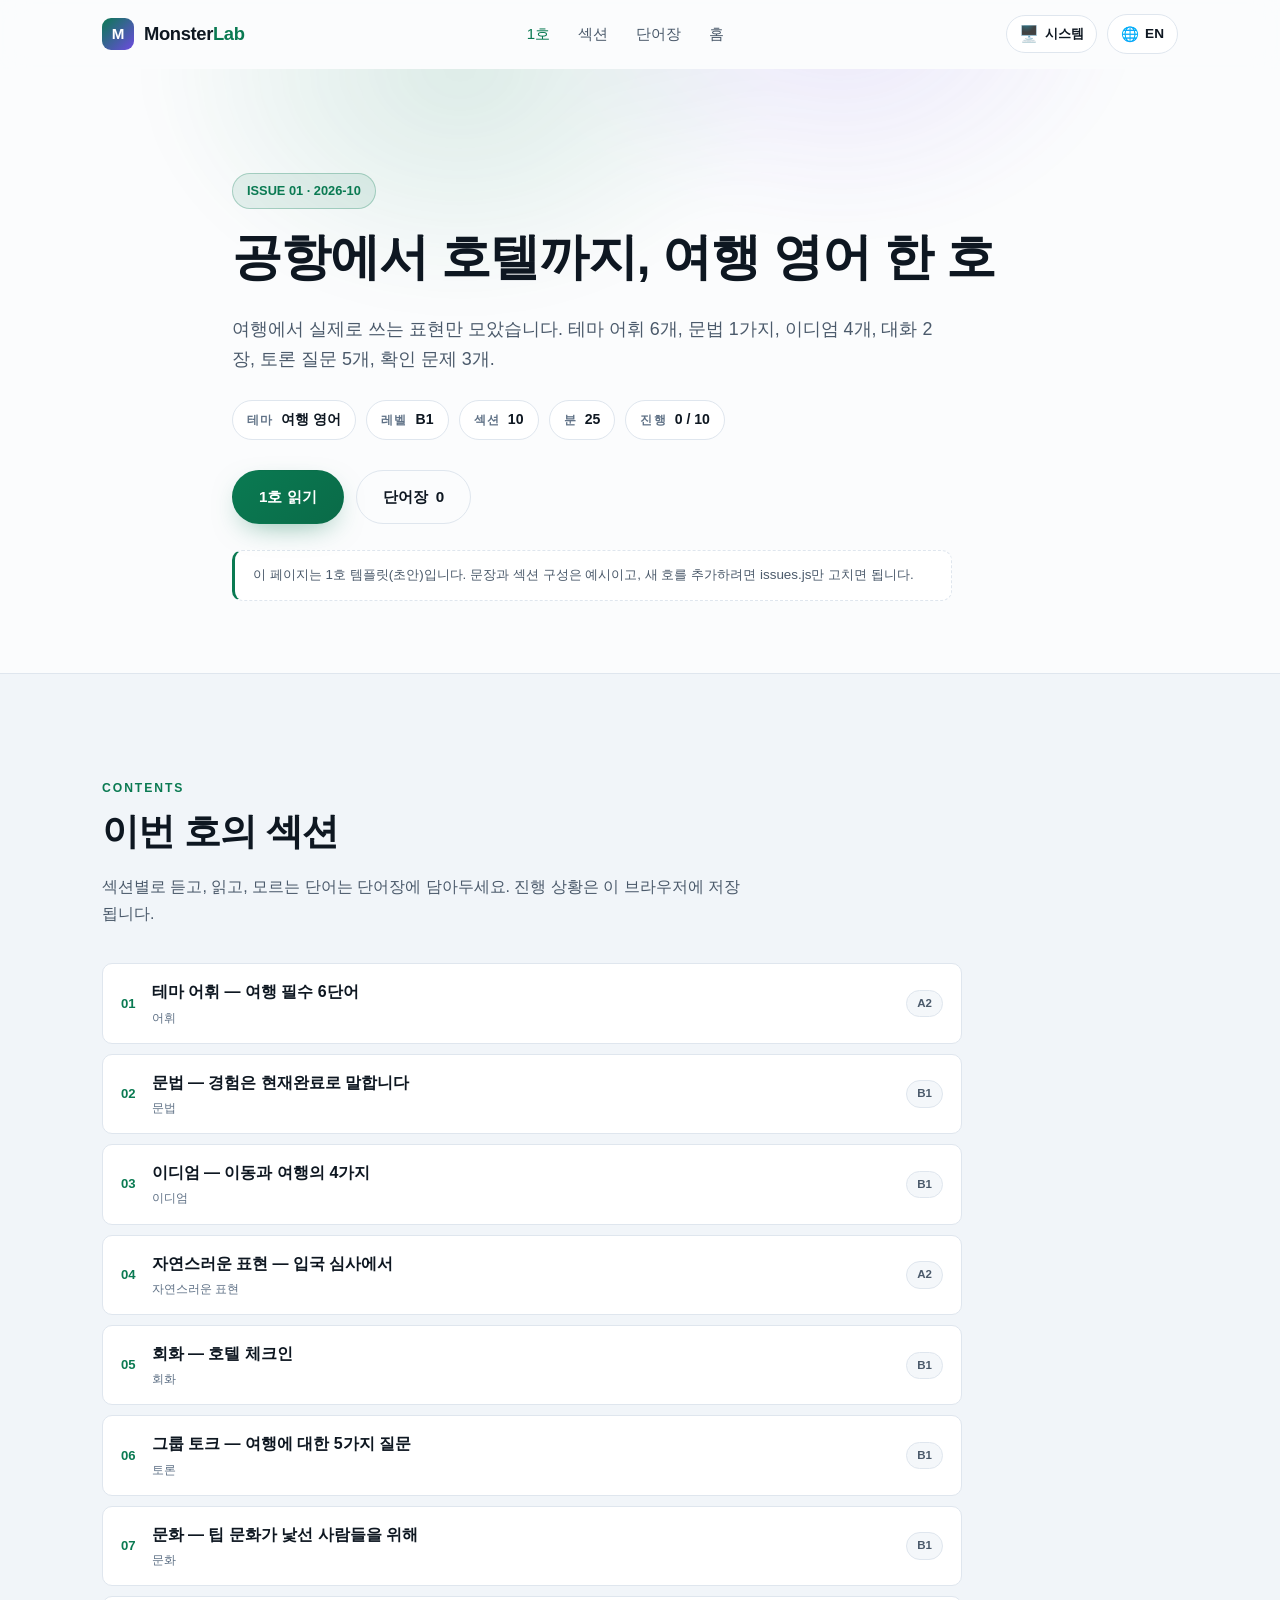
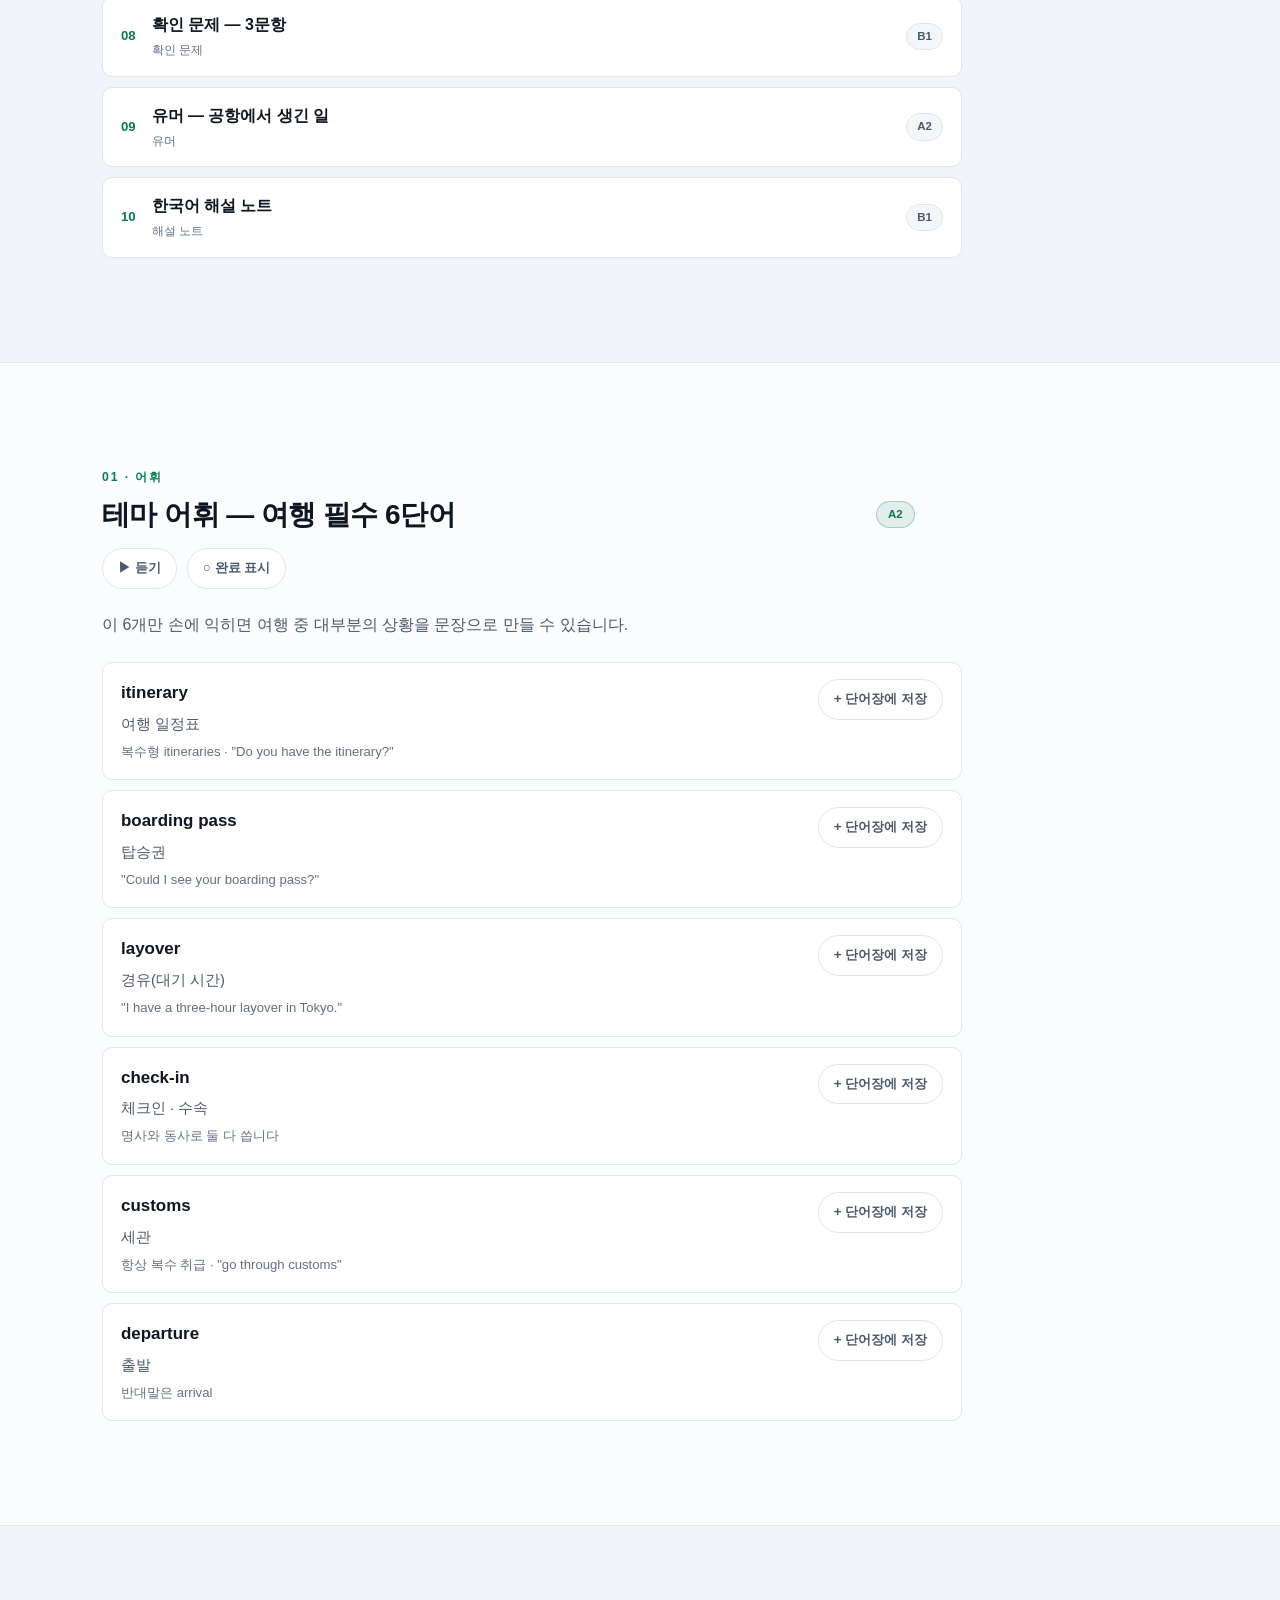
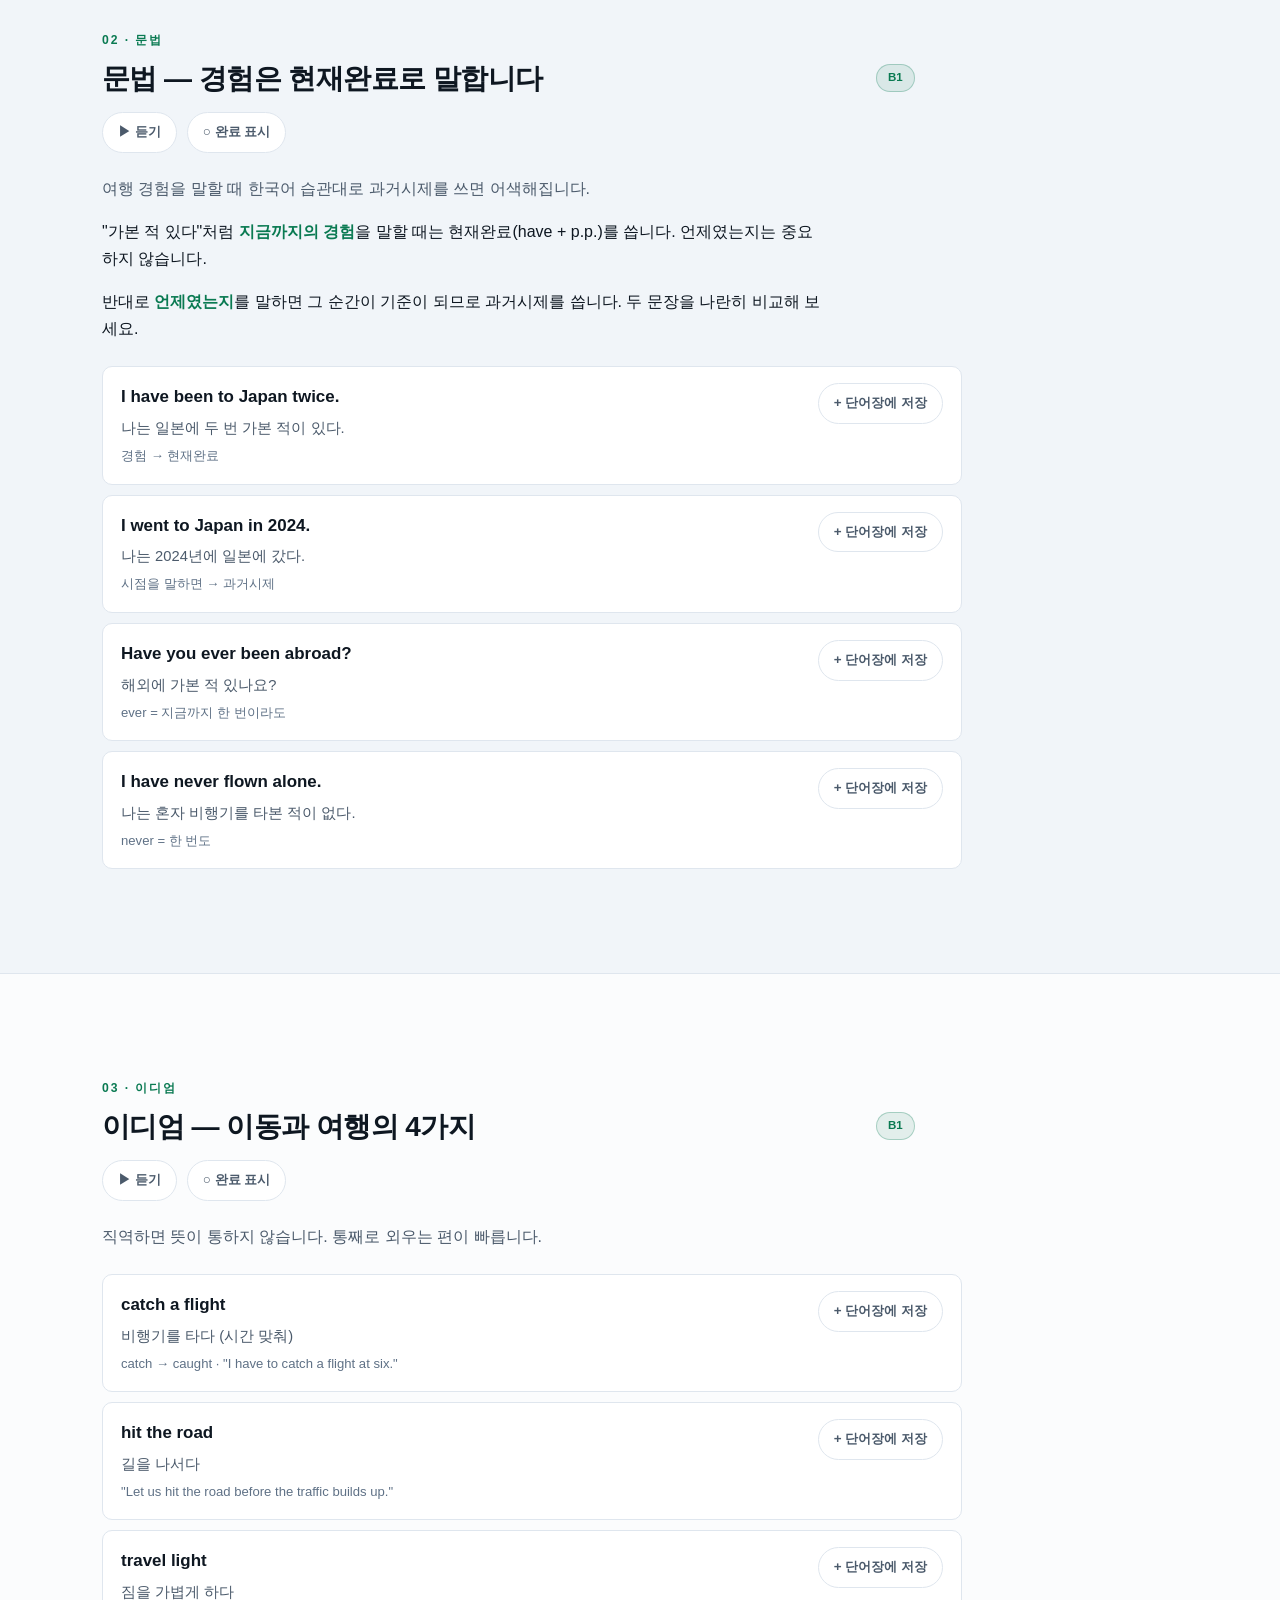
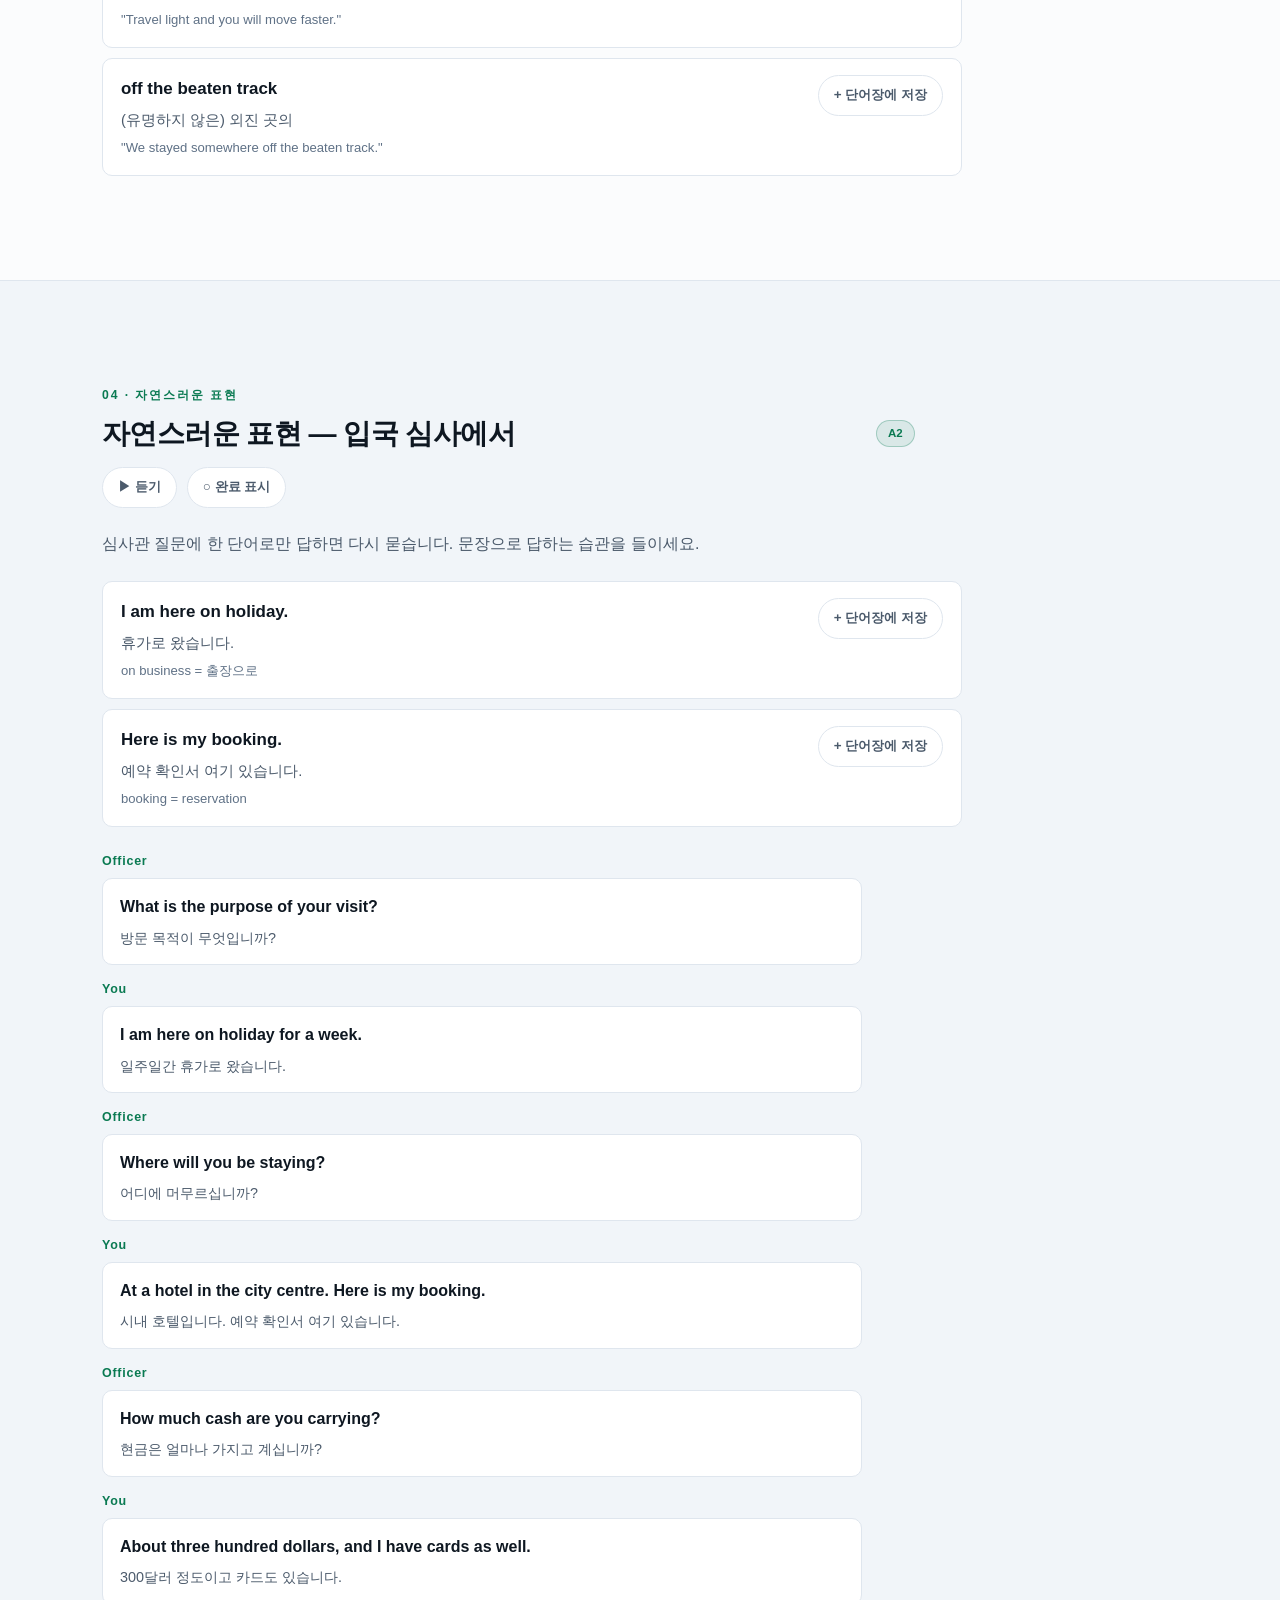
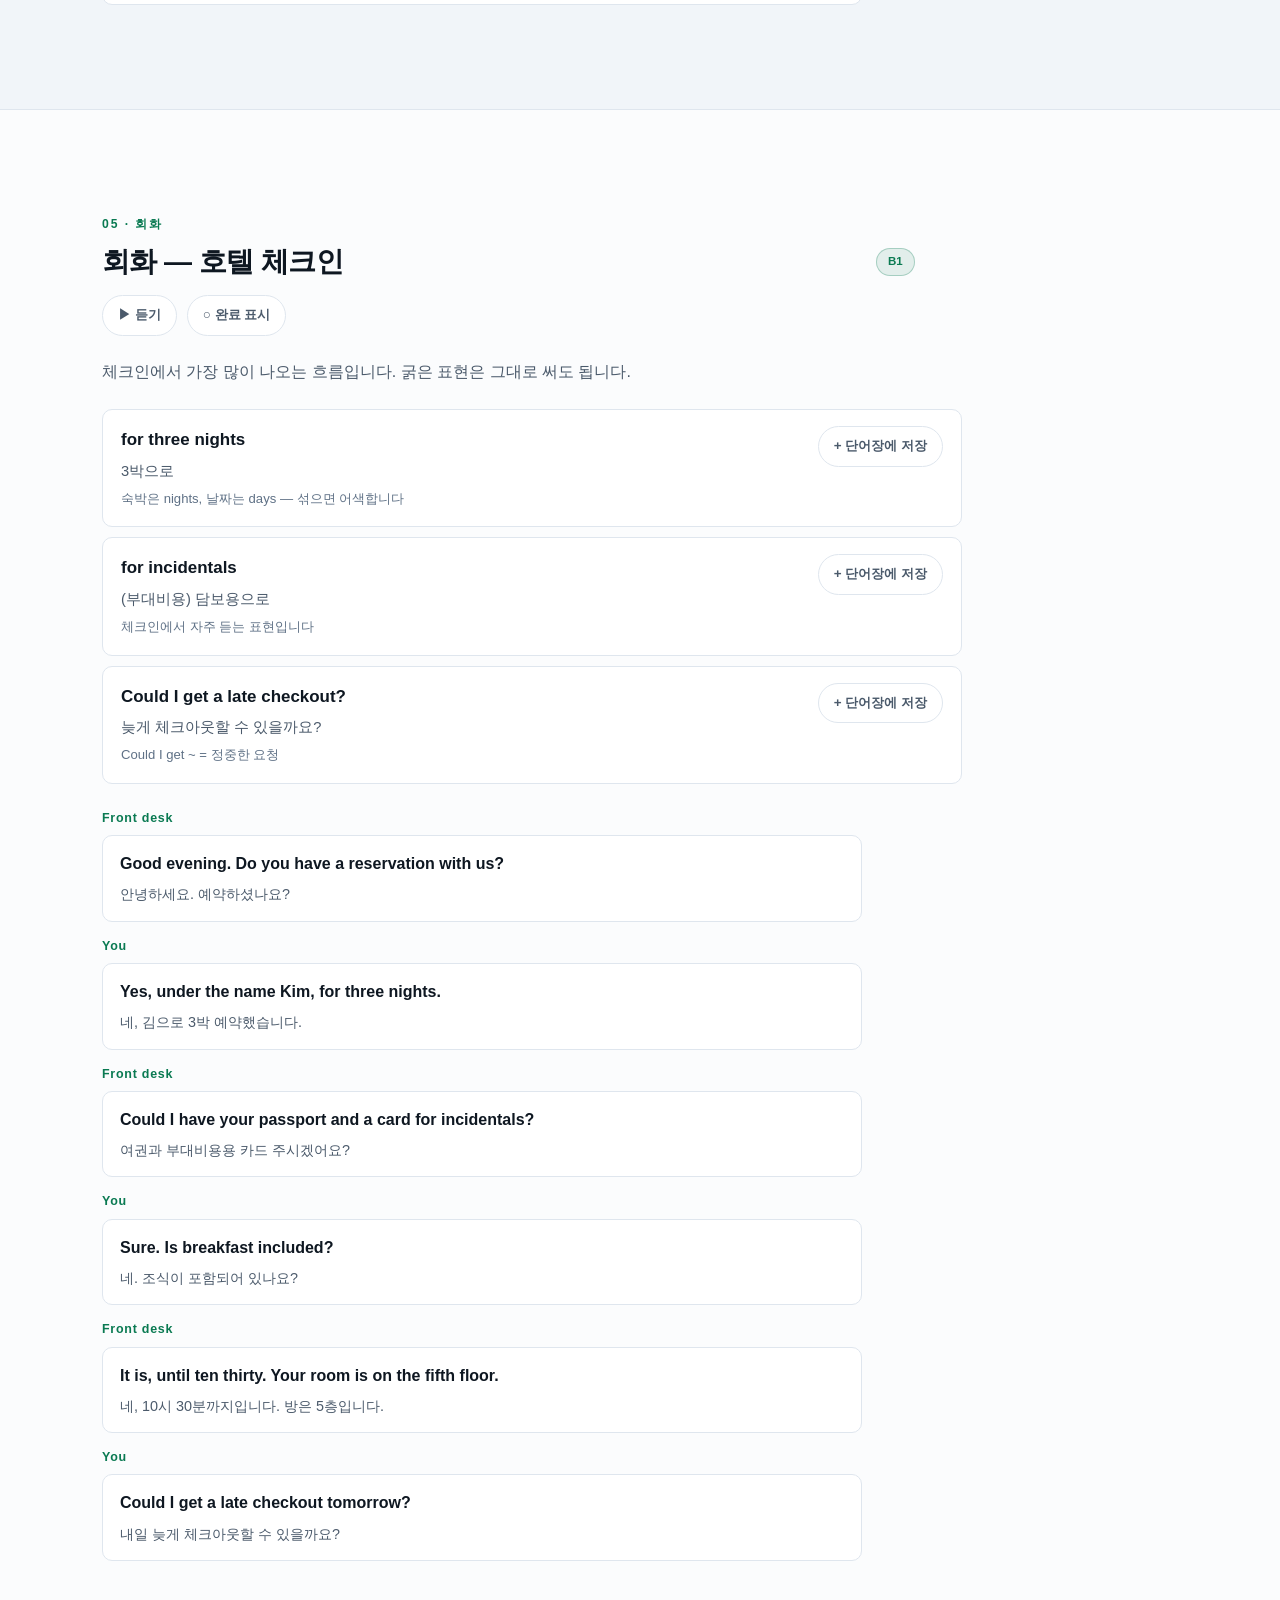
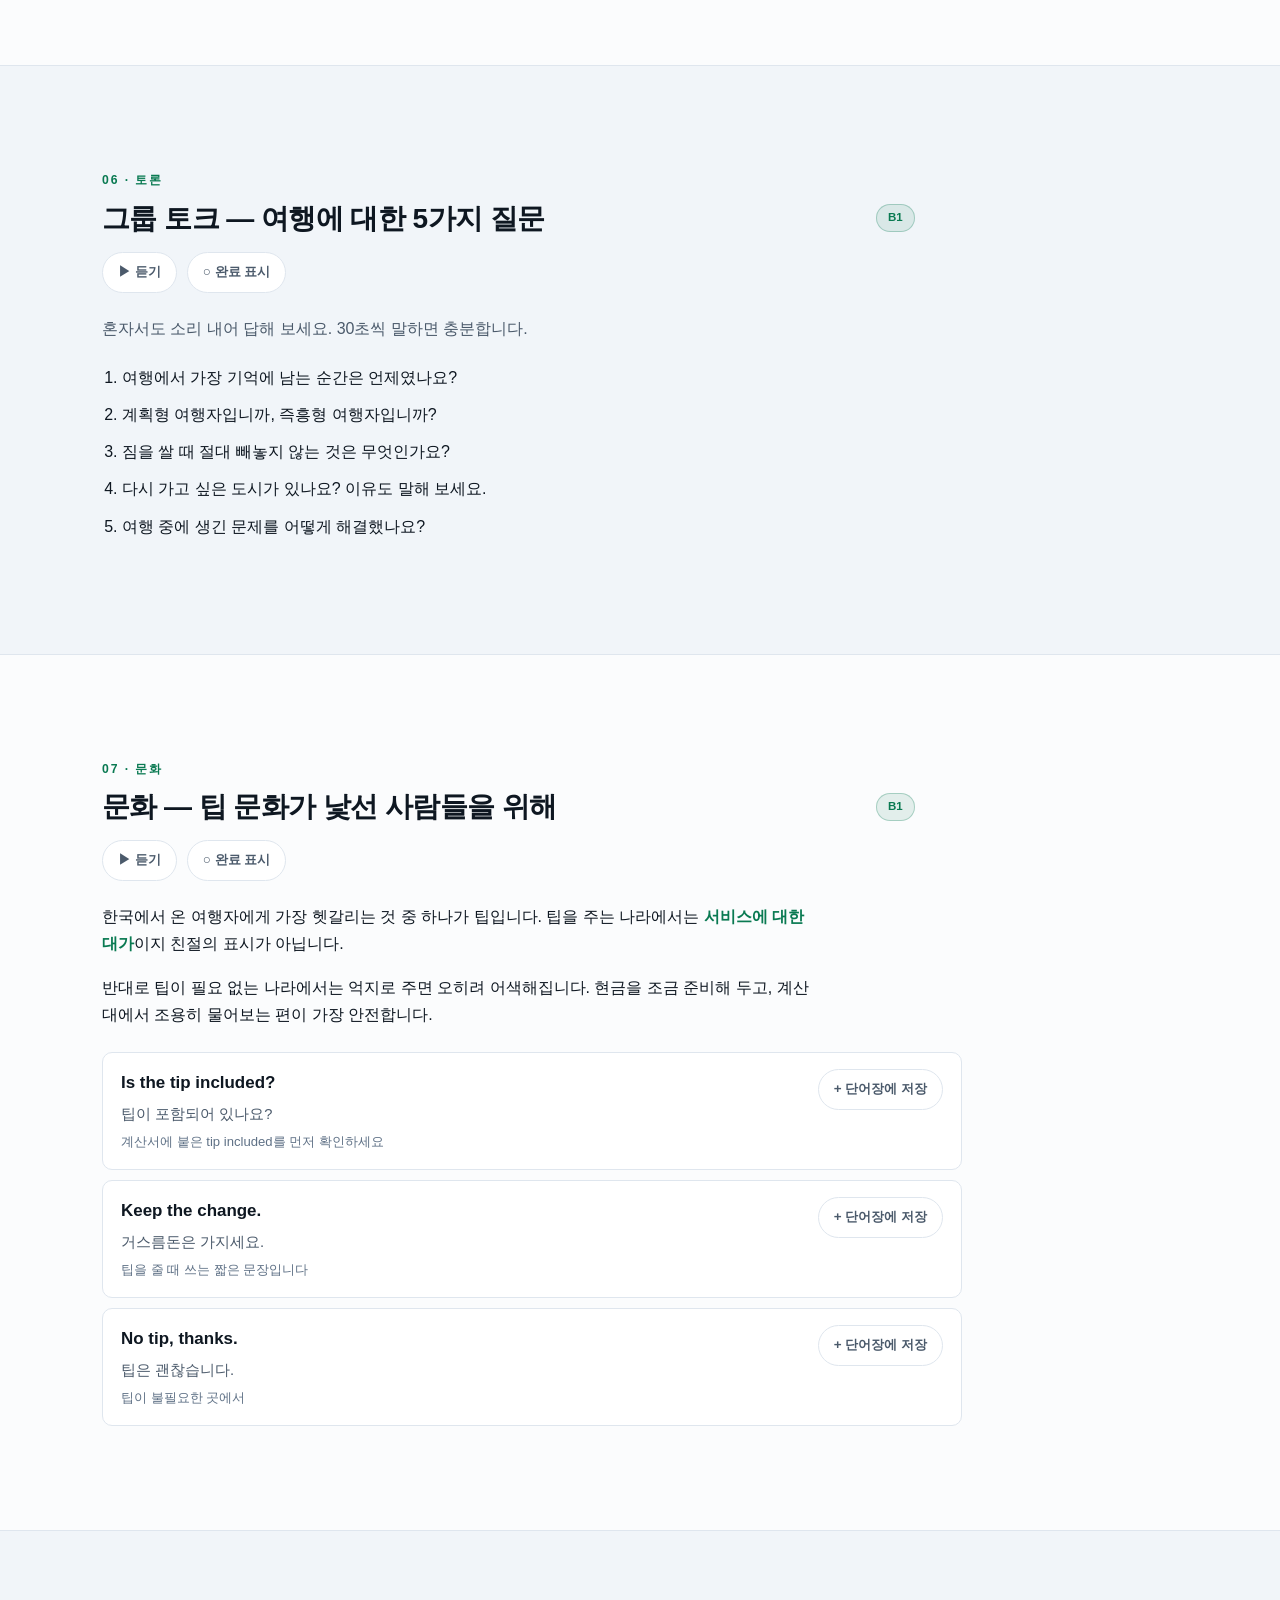
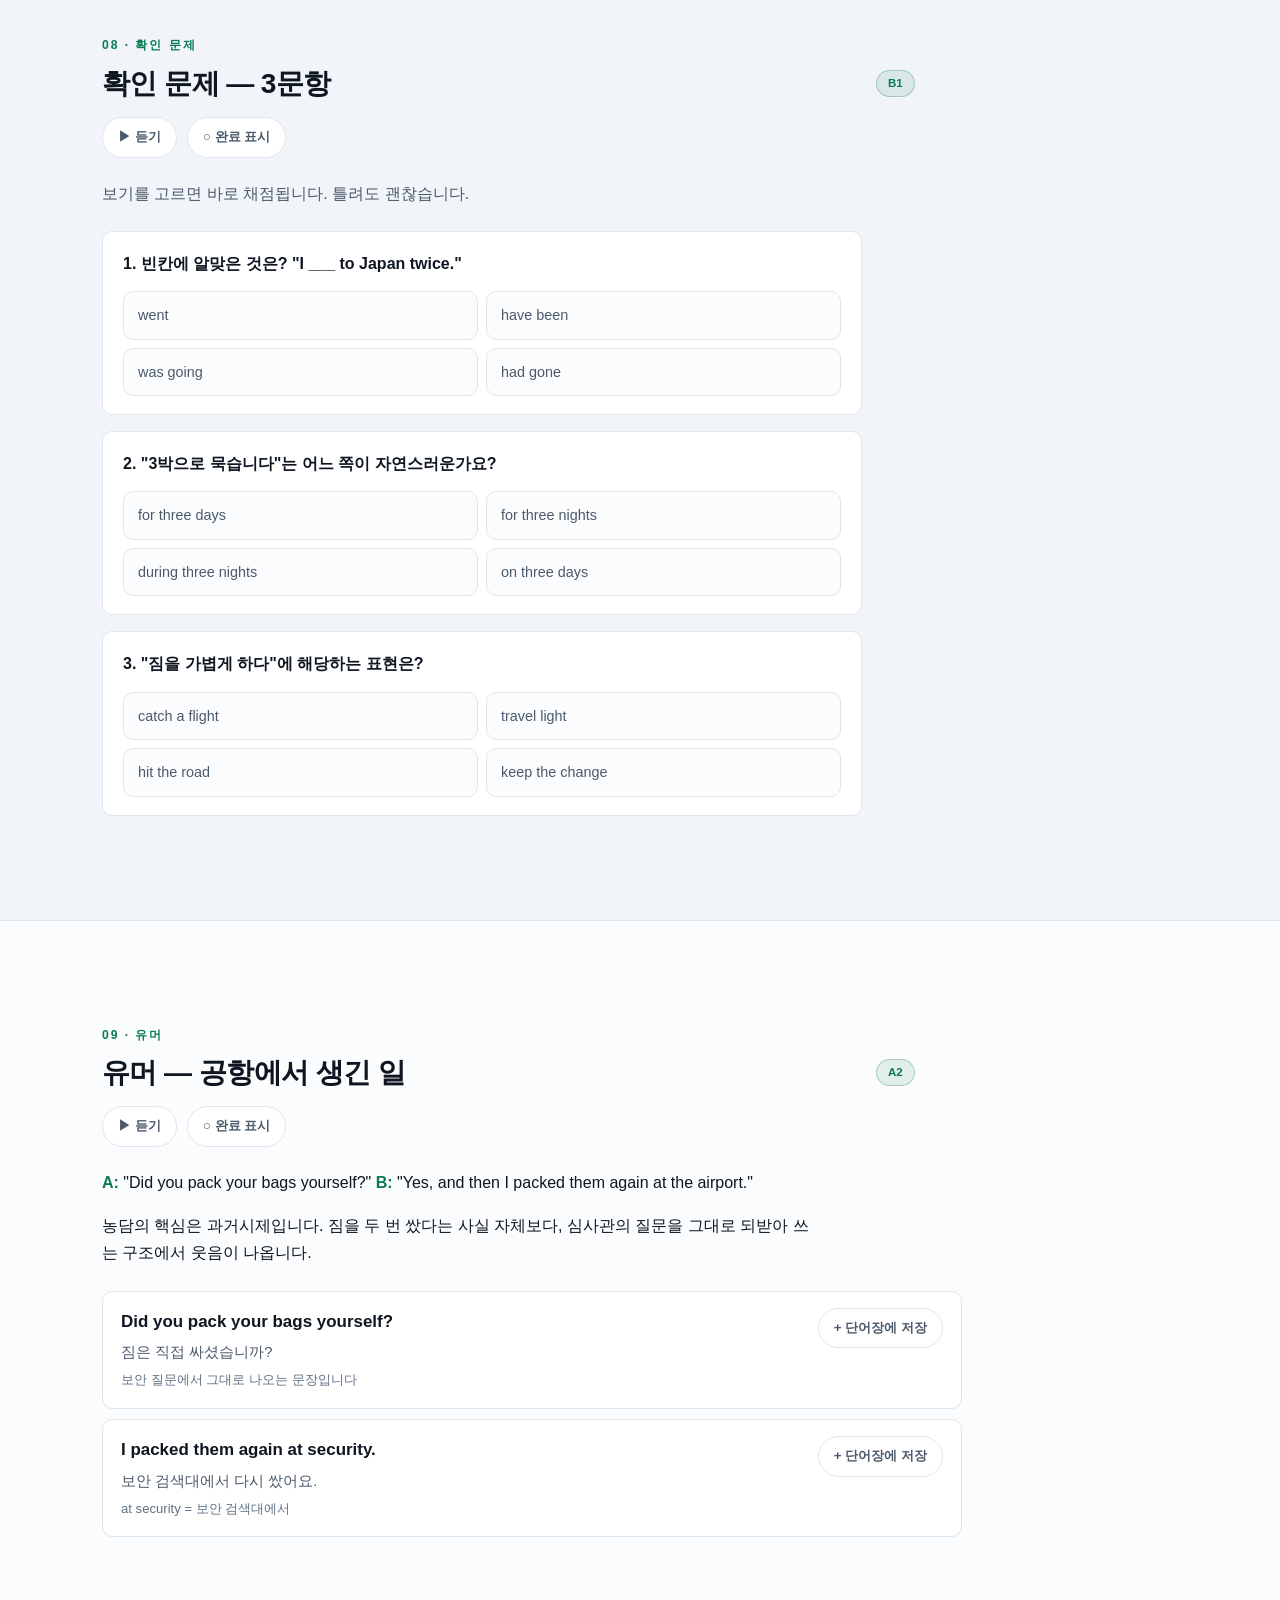
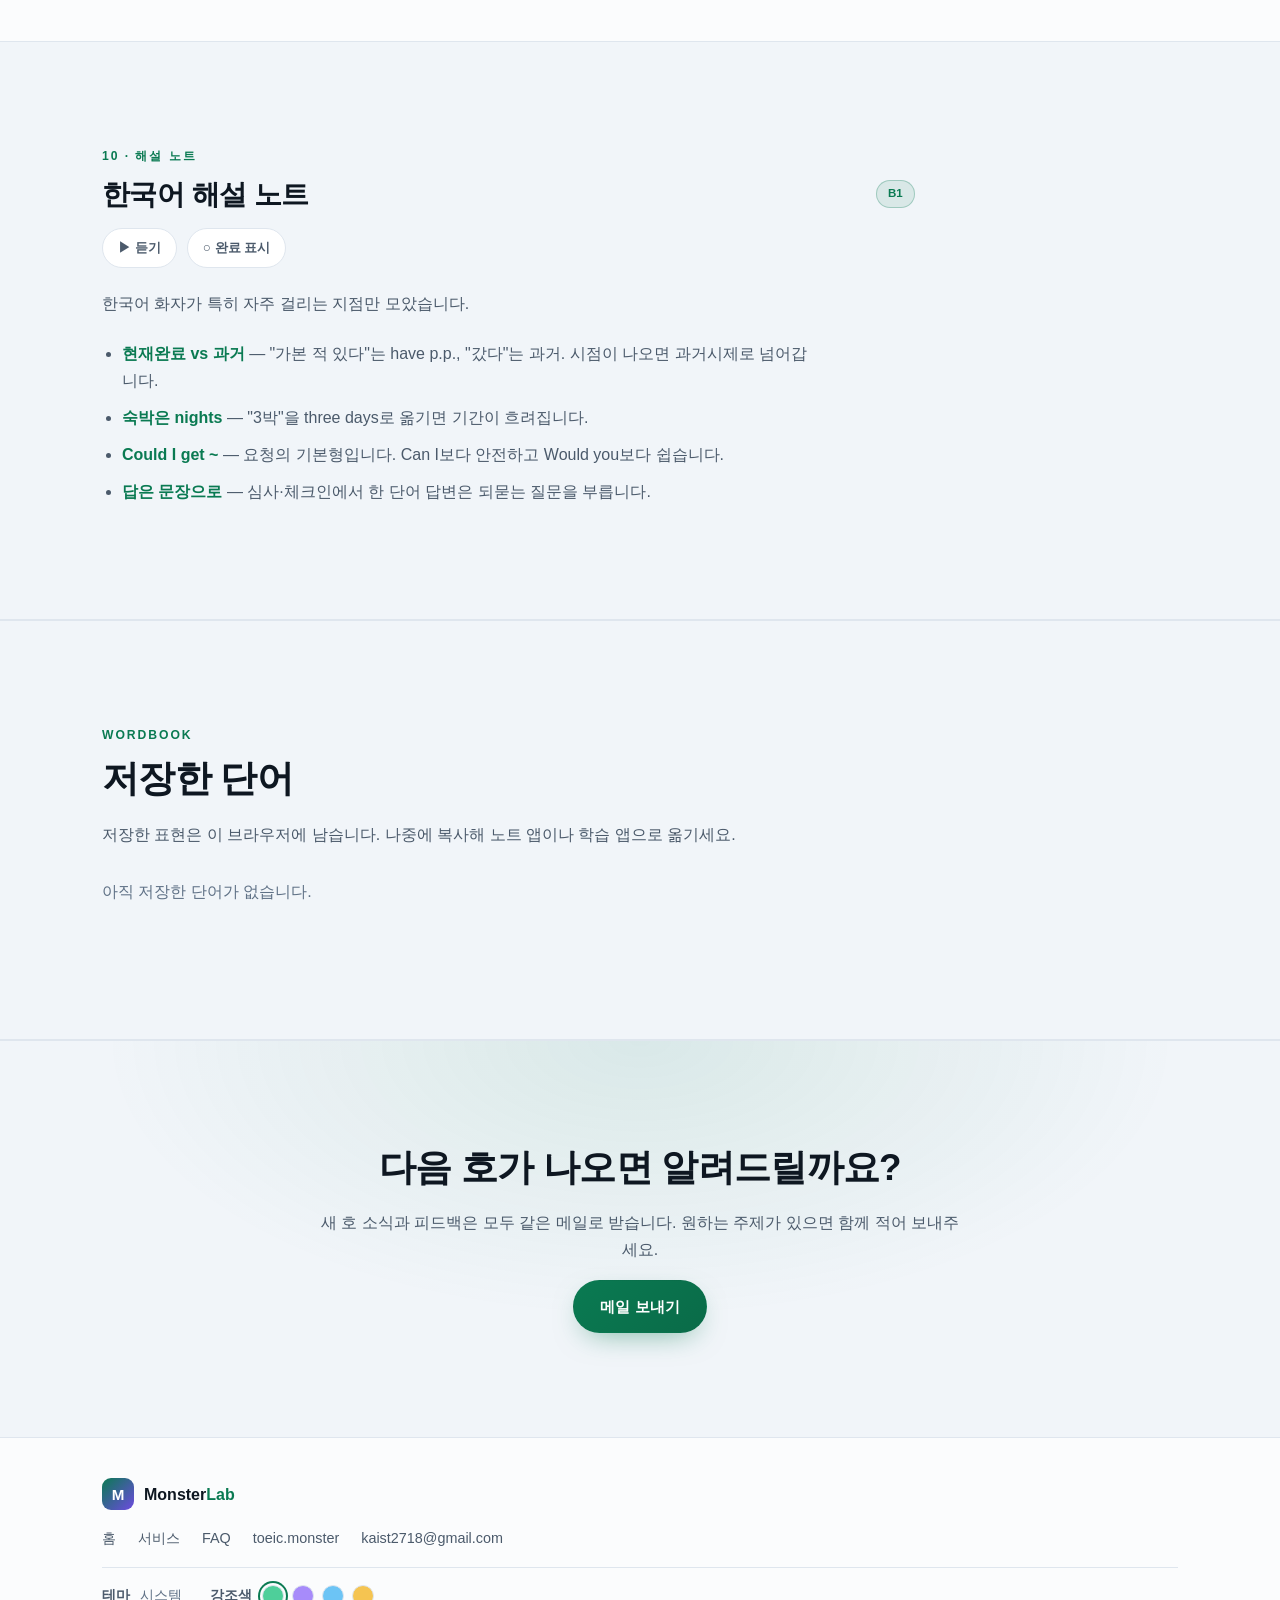
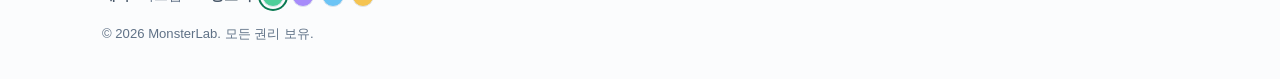
==== magazine.html @ b5f7c70b "Add magazine issue page, theme presets and update contact email Turn the homepage into a path to a r" ====
<!DOCTYPE html>
<html lang="ko">
<head>
<meta charset="utf-8" />
<meta name="viewport" content="width=device-width, initial-scale=1" />
<title>1호 · 여행 영어 — MonsterLab Magazine</title>
<meta name="description" content="호(issue) 단위로 읽는 영어 매거진. 테마 어휘, 문법, 이디엄, 대화, 확인 문제를 오디오와 함께 담았습니다." />
<meta property="og:title" content="MonsterLab Magazine — 1호 여행 영어" />
<meta property="og:description" content="테마 어휘 · 문법 · 이디엄 · 대화 · 확인 문제를 한 호에 담았습니다." />
<meta property="og:type" content="article" />
<meta property="og:url" content="https://monsterlab.monster/magazine.html" />
<meta property="og:site_name" content="MonsterLab" />
<meta property="og:locale" content="ko_KR" />
<meta name="twitter:card" content="summary" />
<meta name="theme-color" content="#0a0e13" />
<!-- 테마/강조색을 첫 페인트 전에 적용해 깜박임을 막습니다.
     모드: dark | light | system · 강조색: mint | violet | ocean | amber -->
<script>
  (function () {
    var root = document.documentElement;
    var mode, accent;

    try {
      mode = localStorage.getItem('monsterlab.theme');
      accent = localStorage.getItem('monsterlab.accent');
    } catch (e) { mode = null; accent = null; }

    if (mode !== 'dark' && mode !== 'light' && mode !== 'system') mode = 'system';
    if (['mint', 'violet', 'ocean', 'amber'].indexOf(accent) === -1) accent = 'mint';

    var prefersLight = window.matchMedia &&
      window.matchMedia('(prefers-color-scheme: light)').matches;

    root.setAttribute('data-theme-mode', mode);
    root.setAttribute('data-theme', mode === 'system' ? (prefersLight ? 'light' : 'dark') : mode);
    root.setAttribute('data-accent', accent);
  })();
</script>
<link rel="icon" href="data:image/svg+xml,%3Csvg xmlns='http://www.w3.org/2000/svg' viewBox='0 0 32 32'%3E%3Crect width='32' height='32' rx='9' fill='%230a0e13'/%3E%3Ctext x='16' y='23' font-size='19' text-anchor='middle' fill='%236ee7a8' font-family='sans-serif' font-weight='bold'%3EM%3C/text%3E%3C/svg%3E" />
<link rel="stylesheet" href="styles.css" />
</head>
<body class="page-magazine">

<header class="site-header" id="siteHeader">
  <div class="wrap header-inner">
    <a class="logo" href="index.html" aria-label="MonsterLab">
      <span class="logo-mark" aria-hidden="true">M</span>
      <span class="logo-text">Monster<span class="accent">Lab</span></span>
    </a>

    <nav class="nav" id="nav" aria-label="주요 메뉴">
      <a href="#issue" data-i18n="mag.navIssue">1호</a>
      <a href="#sections" data-i18n="mag.navSections">섹션</a>
      <a href="#wordbook" data-i18n="mag.navWords">단어장</a>
      <a href="index.html" data-i18n="mag.navHome">홈</a>
    </nav>

    <div class="header-actions">
      <button class="lang-btn theme-btn" id="themeBtn" type="button"
              aria-label="테마: 시스템 설정 · 클릭하면 다크 모드로 전환" title="테마 전환">
        <span class="lang-icon" id="themeIcon" aria-hidden="true">🖥️</span>
        <span class="theme-label" id="themeLabel">시스템</span>
      </button>
      <button class="lang-btn" id="langBtn" type="button" aria-label="Switch language">
        <span class="lang-icon" aria-hidden="true">🌐</span>
        <span id="langLabel">EN</span>
      </button>
      <button class="menu-btn" id="menuBtn" type="button" aria-label="메뉴" aria-expanded="false" aria-controls="nav">
        <span></span><span></span><span></span>
      </button>
    </div>
  </div>
</header>

<main id="top">

  <!-- ── 호 표지 ───────────────────────────────────────── -->
  <section class="issue-hero" id="issue">
    <div class="hero-glow" aria-hidden="true"></div>
    <div class="wrap issue-hero-inner">
      <p class="badge" id="issueKicker">ISSUE 01</p>
      <h1 id="issueTitle">여행 영어</h1>
      <p class="lead" id="issueSummary"></p>

      <ul class="issue-meta" id="issueMeta"></ul>

      <div class="hero-actions">
        <a class="btn btn-primary" href="#sections" data-i18n="mag.startReading">1호 읽기</a>
        <a class="btn btn-ghost" href="#wordbook">
          <span data-i18n="mag.openWordbook">단어장</span>
          <span id="wbCount" aria-label="저장한 단어 수">0</span>
        </a>
      </div>

      <p class="draft-note" data-i18n="mag.draftNotice">
        이 페이지는 1호 템플릿(초안)입니다. 문장과 섹션 구성은 예시이며, 새 호를 추가하려면 issues.js만 고치면 됩니다.
      </p>
    </div>
  </section>

  <!-- ── 섹션 목록 ──────────────────────────────────── -->
  <section class="section section-alt" id="sections">
    <div class="wrap">
      <p class="section-kicker" data-i18n="mag.tocKicker">CONTENTS</p>
      <h2 class="section-title" data-i18n="mag.tocTitle">이번 호의 섹션</h2>
      <p class="section-lead" data-i18n="mag.tocLead">
        섹션별로 듣고, 읽고, 모르는 단어는 단어장에 담아두세요. 진행 상황은 이 브라우저에 저장됩니다.
      </p>

      <ol class="toc-list" id="tocList"></ol>
    </div>
  </section>

  <!-- ── 본문(섹션들) ───────────────────────────────── -->
  <div id="issueContent"></div>

  <!-- ── 단어장 ─────────────────────────────────────── -->
  <section class="section section-alt" id="wordbook">
    <div class="wrap">
      <p class="section-kicker" data-i18n="mag.wbKicker">WORDBOOK</p>
      <h2 class="section-title" data-i18n="mag.wbTitle">저장한 단어</h2>
      <p class="section-lead" data-i18n="mag.wbLead">
        저장한 표현은 이 브라우저에 남습니다. 나중에 복사해 노트 앱이나 학습 앱으로 옮기세요.
      </p>

      <p class="wb-empty" id="wbEmpty" data-i18n="mag.wbEmpty">아직 저장한 단어가 없습니다.</p>
      <ul class="wb-list" id="wbList"></ul>

      <div class="wb-actions">
        <button class="btn btn-ghost btn-sm" id="wbCopyBtn" type="button" data-i18n="mag.wbCopy">전체 복사</button>
        <button class="btn btn-ghost btn-sm" id="wbClearBtn" type="button" data-i18n="mag.wbClear">비우기</button>
      </div>
    </div>
  </section>

  <!-- ── 다음 호 ────────────────────────────────────── -->
  <section class="section section-cta" id="next">
    <div class="wrap cta-inner">
      <h2 class="section-title" data-i18n="mag.nextTitle">다음 호가 나오면 알려드릴까요?</h2>
      <p class="section-lead" data-i18n="mag.nextLead">
        새 호 소식과 피드백은 모두 같은 메일로 받습니다. 원하는 주제가 있으면 함께 적어 보내주세요.
      </p>
      <a class="btn btn-primary" href="mailto:kaist2718@gmail.com" data-i18n="mag.subscribe">메일 보내기</a>
    </div>
  </section>

</main>

<footer class="site-footer">
  <div class="wrap footer-inner">
    <div class="footer-brand">
      <span class="logo-mark" aria-hidden="true">M</span>
      <span>Monster<span class="accent">Lab</span></span>
    </div>
    <nav class="footer-links" aria-label="바닥글 메뉴">
      <a href="index.html" data-i18n="mag.navHome">홈</a>
      <a href="index.html#services" data-i18n="nav.services">서비스</a>
      <a href="index.html#faq" data-i18n="nav.faq">FAQ</a>
      <a href="https://toeic.monster" target="_blank" rel="noopener">toeic.monster</a>
      <a href="mailto:kaist2718@gmail.com">kaist2718@gmail.com</a>
    </nav>
    <div class="footer-settings">
      <span class="footer-setting">
        <span class="footer-setting-label" data-i18n="footer.themeLabel">테마</span>
        <span id="footerTheme">시스템</span>
      </span>
      <span class="footer-setting">
        <span class="footer-setting-label" data-i18n="footer.accentLabel">강조색</span>
        <span class="accent-swatches" role="group" data-i18n-aria-label="accent.group">
          <button class="swatch" type="button" data-accent="mint"   aria-pressed="true"  aria-label="민트"></button>
          <button class="swatch" type="button" data-accent="violet" aria-pressed="false" aria-label="바이올렛"></button>
          <button class="swatch" type="button" data-accent="ocean"  aria-pressed="false" aria-label="오션"></button>
          <button class="swatch" type="button" data-accent="amber"  aria-pressed="false" aria-label="앰버"></button>
        </span>
      </span>
    </div>
    <p class="copyright">&copy; <span id="year">2026</span> MonsterLab. <span data-i18n="footer.rights">모든 권리 보유.</span></p>
  </div>
</footer>

<button class="to-top" id="toTop" type="button" aria-label="맨 위로" data-i18n-aria-label="top.back" hidden>
  <span aria-hidden="true">↑</span>
</button>

<div class="toast" id="toast" role="status" aria-live="polite" hidden></div>

<script src="issues.js"></script>
<script src="script.js"></script>
<script src="magazine.js"></script>
</body>
</html>
---- styles.css ----
/* ==========================================================================
   MonsterLab — styles
   ========================================================================== */

:root {
  --bg:          #0a0e13;
  --bg-alt:      #0e131a;
  --surface:     #141b24;
  --surface-2:   #1a222d;
  --border:      #232e3b;
  --text:        #e7edf3;
  --text-soft:   #9aa8b8;
  --text-dim:    #7d8b9d;   /* 본문 배경 대비 5.6:1 */

  --accent:      #6ee7a8;
  --accent-2:    #a78bfa;
  --accent-ink:  #052014;
  --accent-rgb:  110 231 168;
  --accent2-rgb: 167 139 250;
  --btn-grad-2:  #4fd39a;

  --header-bg:   rgba(10, 14, 19, .72);
  --overlay-bg:  rgba(10, 14, 19, .97);
  --bar-bg:      rgba(10, 14, 19, .5);
  --shadow-lg:   rgba(0, 0, 0, .95);
  --error:       #ff9d9d;

  color-scheme:  dark;

  --radius:      16px;
  --radius-sm:   10px;
  --maxw:        1120px;

  --font: -apple-system, BlinkMacSystemFont, "Segoe UI", Roboto, "Noto Sans KR",
          "Apple SD Gothic Neo", "Malgun Gothic", sans-serif;
}

/* ── Light theme ──────────────────────────────────────────────────────── */
:root[data-theme="light"] {
  color-scheme:  light;

  --bg:          #fbfcfd;
  --bg-alt:      #f1f5f9;
  --surface:     #ffffff;
  --surface-2:   #f4f7fa;
  --border:      #dfe6ee;
  --text:        #0e1721;
  --text-soft:   #4b5a6b;   /* 6.9:1 */
  --text-dim:    #5f7186;   /* 4.9:1 — 작은 글씨도 AA */

  --accent:      #0a7a52;   /* 텍스트로도 5.2:1 */
  --accent-2:    #6d4ae0;
  --accent-ink:  #ffffff;
  --accent-rgb:  10 122 82;
  --accent2-rgb: 109 74 224;
  --btn-grad-2:  #0a6b48;

  --header-bg:   rgba(251, 252, 253, .82);
  --overlay-bg:  rgba(251, 252, 253, .97);
  --bar-bg:      rgba(241, 245, 249, .75);
  --shadow-lg:   rgba(15, 23, 32, .16);
  --error:       #b3261e;
}

:root[data-theme="light"] .hero-glow { opacity: .6; }
:root[data-theme="light"] .logo-mark,
:root[data-theme="light"] .to-top { box-shadow: 0 12px 26px -16px rgb(var(--accent-rgb) / .75); }

/* ── 포인트 컬러 프리셋 ───────────────────────────────────────────────────
   기본값(민트)은 :root / :root[data-theme="light"]에 있습니다.
   아래 두 묶음은 서로 다른 변수를 덮어쓰고, light + 프리셋 조합은
   마지막 묶음(명시도 높음)이 이깁니다.                                    */
:root[data-accent="violet"] {
  --accent:      #a78bfa;
  --accent-2:    #6ee7a8;
  --accent-ink:  #1b0a3d;
  --accent-rgb:  167 139 250;
  --accent2-rgb: 110 231 168;
  --btn-grad-2:  #8b5cf6;
}
:root[data-accent="ocean"] {
  --accent:      #7dd3fc;
  --accent-2:    #a78bfa;
  --accent-ink:  #062231;
  --accent-rgb:  125 211 252;
  --accent2-rgb: 167 139 250;
  --btn-grad-2:  #38bdf8;
}
:root[data-accent="amber"] {
  --accent:      #fcd34d;
  --accent-2:    #a78bfa;
  --accent-ink:  #2b1d02;
  --accent-rgb:  252 211 77;
  --accent2-rgb: 167 139 250;
  --btn-grad-2:  #fbbf24;
}

/* 라이트 테마는 밝은 배경에서 읽히도록 더 진한 색 + 흰 글자 */
:root[data-theme="light"][data-accent="violet"] {
  --accent:      #6d4ae0;   /* 5.5:1 */
  --accent-2:    #0b7a9c;
  --accent-ink:  #ffffff;
  --accent-rgb:  109 74 224;
  --accent2-rgb: 11 122 156;
  --btn-grad-2:  #5b34d6;
}
:root[data-theme="light"][data-accent="ocean"] {
  --accent:      #0b6fc4;   /* 5.0:1 */
  --accent-2:    #7c3aed;
  --accent-ink:  #ffffff;
  --accent-rgb:  11 111 196;
  --accent2-rgb: 124 58 237;
  --btn-grad-2:  #0a5ea8;
}
:root[data-theme="light"][data-accent="amber"] {
  --accent:      #b45309;   /* 4.9:1 */
  --accent-2:    #7c3aed;
  --accent-ink:  #ffffff;
  --accent-rgb:  180 83 9;
  --accent2-rgb: 124 58 237;
  --btn-grad-2:  #a04a06;
}

* { box-sizing: border-box; }

html {
  scroll-behavior: smooth;
  scroll-padding-top: 84px;
  -webkit-text-size-adjust: 100%;
}

body {
  margin: 0;
  background: var(--bg);
  color: var(--text);
  font-family: var(--font);
  font-size: 16px;
  line-height: 1.7;
  -webkit-font-smoothing: antialiased;
  overflow-x: hidden;
}

h1, h2, h3 { line-height: 1.25; margin: 0 0 .5em; letter-spacing: -.02em; }
h1 { font-size: clamp(2rem, 6vw, 3.6rem); font-weight: 800; }
h2 { font-size: clamp(1.5rem, 4vw, 2.3rem); font-weight: 750; }
h3 { font-size: 1.15rem; font-weight: 700; }
p  { margin: 0 0 1em; }
a  { color: inherit; text-decoration: none; }

.accent { color: var(--accent); }

.wrap { width: 100%; max-width: var(--maxw); margin: 0 auto; padding: 0 22px; }

/* ── Header ───────────────────────────────────────────────────────────── */
.site-header {
  position: sticky;
  top: 0;
  z-index: 50;
  background: var(--header-bg);
  backdrop-filter: blur(14px);
  -webkit-backdrop-filter: blur(14px);
  border-bottom: 1px solid transparent;
  transition: border-color .25s ease, background .25s ease;
}
.site-header.is-scrolled { border-bottom-color: var(--border); }

.header-inner {
  display: flex;
  align-items: center;
  justify-content: space-between;
  gap: 16px;
  height: 68px;
}

.logo { display: inline-flex; align-items: center; gap: 10px; font-weight: 800; font-size: 1.15rem; }
.logo-mark {
  display: grid;
  place-items: center;
  width: 32px; height: 32px;
  border-radius: 9px;
  background: linear-gradient(135deg, var(--accent), var(--accent-2));
  color: var(--accent-ink);
  font-size: .95rem;
  font-weight: 900;
}
.logo-text { letter-spacing: -.02em; }

.nav { display: flex; gap: 28px; }
.nav a {
  color: var(--text-soft);
  font-size: .94rem;
  font-weight: 500;
  transition: color .2s ease;
}
.nav a:hover { color: var(--text); }

.header-actions { display: flex; align-items: center; gap: 10px; }

.lang-btn {
  display: inline-flex;
  align-items: center;
  gap: 6px;
  padding: 7px 13px;
  font: inherit;
  font-size: .85rem;
  font-weight: 600;
  color: var(--text);
  background: var(--surface);
  border: 1px solid var(--border);
  border-radius: 999px;
  cursor: pointer;
  transition: border-color .2s ease, background .2s ease;
}
.lang-btn:hover { border-color: var(--accent); background: var(--surface-2); }
.lang-icon { font-size: .9rem; }
.lang-btn.theme-btn { padding: 7px 12px; }
.lang-btn.theme-btn .lang-icon { font-size: 1rem; line-height: 1; }
.theme-label { font-size: .8rem; font-weight: 600; }

@media (max-width: 620px) {
  .lang-btn.theme-btn { padding: 7px 11px; }
  .theme-label { display: none; }
}

.menu-btn {
  display: none;
  flex-direction: column;
  gap: 5px;
  width: 40px; height: 40px;
  padding: 11px 9px;
  background: var(--surface);
  border: 1px solid var(--border);
  border-radius: var(--radius-sm);
  cursor: pointer;
}
.menu-btn span {
  display: block;
  height: 2px;
  background: var(--text);
  border-radius: 2px;
  transition: transform .25s ease, opacity .2s ease;
}
.menu-btn[aria-expanded="true"] span:nth-child(1) { transform: translateY(7px) rotate(45deg); }
.menu-btn[aria-expanded="true"] span:nth-child(2) { opacity: 0; }
.menu-btn[aria-expanded="true"] span:nth-child(3) { transform: translateY(-7px) rotate(-45deg); }

/* ── Hero ─────────────────────────────────────────────────────────────── */
.hero { position: relative; padding: clamp(64px, 12vw, 130px) 0 clamp(48px, 8vw, 90px); overflow: hidden; }
.hero-glow {
  position: absolute;
  top: -280px; left: 50%;
  width: min(1000px, 130vw);
  height: 620px;
  transform: translateX(-50%);
  background:
    radial-gradient(45% 55% at 32% 45%, rgb(var(--accent-rgb) / .22), transparent 70%),
    radial-gradient(42% 52% at 70% 35%, rgb(var(--accent2-rgb) / .20), transparent 70%);
  filter: blur(28px);
  pointer-events: none;
}
.hero-inner {
  position: relative;
  display: grid;
  grid-template-columns: minmax(0, 1.02fr) minmax(0, .98fr);
  gap: 56px;
  align-items: center;
}
.hero-copy { min-width: 0; }
.hero-copy h1 { font-size: clamp(1.9rem, 4.6vw, 3rem); }
.hero-inner .stats { grid-column: 1 / -1; }

/* ── Hero product preview ─────────────────────────────────────────────── */
.hero-preview { min-width: 0; }
.preview-window {
  position: relative;
  overflow: hidden;
  background: linear-gradient(180deg, var(--surface-2), var(--surface));
  border: 1px solid var(--border);
  border-radius: var(--radius);
  box-shadow: 0 40px 80px -50px var(--shadow-lg), 0 0 0 1px rgb(var(--accent-rgb) / .07);
}
.preview-window::after {
  content: "";
  position: absolute;
  inset: -60% 25% 55% -25%;
  background: radial-gradient(closest-side, rgb(var(--accent2-rgb) / .18), transparent);
  pointer-events: none;
}
.preview-bar {
  display: flex;
  align-items: center;
  gap: 6px;
  padding: 11px 14px;
  background: var(--bar-bg);
  border-bottom: 1px solid var(--border);
}
.pv-dot { width: 9px; height: 9px; border-radius: 50%; background: #ff5f57; opacity: .55; }
.pv-dot:nth-child(2) { background: #febc2e; }
.pv-dot:nth-child(3) { background: #28c840; }
.preview-url {
  margin-left: 10px;
  padding: 3px 12px;
  font-size: .74rem;
  color: var(--text-dim);
  background: var(--bg);
  border: 1px solid var(--border);
  border-radius: 999px;
}
.preview-body { position: relative; padding: 20px 20px 22px; }
.preview-row { display: flex; align-items: center; justify-content: space-between; gap: 12px; margin-bottom: 16px; }
.preview-chip {
  padding: 3px 10px;
  font-size: .72rem;
  font-weight: 650;
  color: var(--accent);
  background: rgb(var(--accent-rgb) / .1);
  border: 1px solid rgb(var(--accent-rgb) / .26);
  border-radius: 999px;
}
.preview-count { font-size: .75rem; color: var(--text-dim); }
.preview-q { margin: 0 0 14px; font-size: .98rem; font-weight: 600; }
.preview-options { display: grid; grid-template-columns: 1fr 1fr; gap: 8px; }
.preview-opt {
  padding: 9px 12px;
  font-size: .85rem;
  color: var(--text-soft);
  background: var(--bg);
  border: 1px solid var(--border);
  border-radius: var(--radius-sm);
}
.preview-opt.is-correct {
  font-weight: 700;
  color: var(--accent-ink);
  background: var(--accent);
  border-color: var(--accent);
  box-shadow: 0 8px 22px -14px rgb(var(--accent-rgb) / .9);
}
.preview-track { height: 6px; margin: 18px 0 14px; background: var(--bg); border-radius: 999px; overflow: hidden; }
.preview-fill {
  display: block;
  width: 60%;
  height: 100%;
  background: linear-gradient(90deg, var(--accent), var(--accent-2));
  border-radius: inherit;
}
.preview-foot { display: flex; flex-wrap: wrap; gap: 8px; }
.preview-tag {
  padding: 3px 10px;
  font-size: .72rem;
  color: var(--text-soft);
  background: var(--surface-2);
  border: 1px solid var(--border);
  border-radius: 999px;
}
.preview-caption { margin: 14px 0 0; font-size: .78rem; color: var(--text-dim); text-align: center; }

.badge {
  display: inline-block;
  margin: 0 0 18px;
  padding: 6px 14px;
  font-size: .8rem;
  font-weight: 600;
  color: var(--accent);
  background: rgb(var(--accent-rgb) / .09);
  border: 1px solid rgb(var(--accent-rgb) / .28);
  border-radius: 999px;
}

.lead { font-size: clamp(1rem, 2.3vw, 1.12rem); color: var(--text-soft); max-width: 620px; }
.lead strong { color: var(--text); }

.hero-actions { display: flex; flex-wrap: wrap; gap: 12px; margin-top: 30px; }

.btn {
  display: inline-flex;
  align-items: center;
  justify-content: center;
  gap: 8px;
  padding: 13px 26px;
  border-radius: 999px;
  font-size: .95rem;
  font-weight: 650;
  border: 1px solid transparent;
  cursor: pointer;
  transition: transform .18s ease, box-shadow .22s ease, background .22s ease, border-color .22s ease;
}
.btn-primary {
  background: linear-gradient(135deg, var(--accent), var(--btn-grad-2));
  color: var(--accent-ink);
  box-shadow: 0 10px 30px -12px rgb(var(--accent-rgb) / .6);
}
.btn-primary:hover { transform: translateY(-2px); box-shadow: 0 16px 38px -12px rgb(var(--accent-rgb) / .7); }
.btn-ghost { background: transparent; color: var(--text); border-color: var(--border); }
.btn-ghost:hover { border-color: var(--accent); background: var(--surface); }

.stats {
  display: flex;
  flex-wrap: wrap;
  gap: 14px 48px;
  margin: 56px 0 0;
  padding: 26px 0 0;
  list-style: none;
  border-top: 1px solid var(--border);
}
.stats li { display: flex; flex-direction: column; }
.stat-num {
  font-size: 1.6rem;
  font-weight: 800;
  color: var(--accent);
  letter-spacing: -.02em;
}
.stat-label { font-size: .85rem; color: var(--text-dim); }

/* ── Sections ─────────────────────────────────────────────────────────── */
.section { padding: clamp(56px, 9vw, 104px) 0; }
.section-alt { background: var(--bg-alt); border-block: 1px solid var(--border); }

.section-kicker {
  margin: 0 0 10px;
  font-size: .76rem;
  font-weight: 700;
  letter-spacing: .16em;
  color: var(--accent);
}
.section-title { max-width: 760px; }
.section-lead { max-width: 640px; color: var(--text-soft); }

/* ── Cards ────────────────────────────────────────────────────────────── */
.cards-3 {
  display: grid;
  grid-template-columns: repeat(auto-fit, minmax(250px, 1fr));
  gap: 18px;
  margin-top: 40px;
}
.card {
  padding: 26px 24px;
  background: var(--surface);
  border: 1px solid var(--border);
  border-radius: var(--radius);
  transition: transform .22s ease, border-color .22s ease;
}
.card:hover { transform: translateY(-4px); border-color: rgb(var(--accent-rgb) / .45); }
.card-icon { font-size: 1.7rem; margin-bottom: 10px; }
.card h3 { margin-bottom: .35em; }
.card p { margin: 0; color: var(--text-soft); font-size: .94rem; }

/* ── Services ─────────────────────────────────────────────────────────── */
.service-grid {
  display: grid;
  grid-template-columns: repeat(auto-fit, minmax(270px, 1fr));
  gap: 18px;
  margin-top: 40px;
}
.service {
  display: flex;
  flex-direction: column;
  padding: 26px 24px;
  background: var(--surface);
  border: 1px solid var(--border);
  border-radius: var(--radius);
  transition: transform .22s ease, border-color .22s ease, box-shadow .22s ease;
}
.service:hover { transform: translateY(-4px); border-color: rgb(var(--accent-rgb) / .45); }
.service-live {
  border-color: rgb(var(--accent-rgb) / .4);
  box-shadow: 0 22px 50px -34px rgb(var(--accent-rgb) / .85);
}
.service-soon { opacity: .82; }
.service-soon:hover { border-color: var(--border); }

.service-head { display: flex; align-items: center; gap: 8px; margin-bottom: 14px; }
.service-dot {
  width: 8px; height: 8px;
  border-radius: 50%;
  background: var(--accent);
  box-shadow: 0 0 0 4px rgb(var(--accent-rgb) / .16);
  animation: pulse 2.4s ease-in-out infinite;
}
@keyframes pulse {
  0%, 100% { box-shadow: 0 0 0 4px rgb(var(--accent-rgb) / .16); }
  50%      { box-shadow: 0 0 0 8px rgb(var(--accent-rgb) / .04); }
}

.status {
  padding: 3px 11px;
  font-size: .72rem;
  font-weight: 700;
  border-radius: 999px;
}
.status-live { color: var(--accent-ink); background: var(--accent); }
.status-soon { color: var(--text-soft); background: var(--surface-2); border: 1px solid var(--border); }

.service-name { margin-bottom: .45em; font-size: 1.3rem; }
.service-desc { color: var(--text-soft); font-size: .94rem; }
.service-link {
  margin-top: auto;
  padding-top: 16px;
  font-size: .9rem;
  font-weight: 650;
  color: var(--accent);
}
.service-link:hover { text-decoration: underline; }
.service-link.is-disabled { color: var(--text-dim); font-weight: 500; }

/* ── Timeline ─────────────────────────────────────────────────────────── */
.timeline { margin: 40px 0 0; padding: 0; list-style: none; }
.timeline li {
  position: relative;
  display: grid;
  grid-template-columns: 26px 1fr;
  gap: 18px;
  padding-bottom: 34px;
}
.timeline li:not(:last-child)::before {
  content: "";
  position: absolute;
  left: 12px; top: 18px; bottom: 0;
  width: 1px;
  background: var(--border);
}
.tl-dot {
  width: 12px; height: 12px;
  margin-top: 7px;
  border-radius: 50%;
  background: var(--bg);
  border: 2px solid var(--accent);
}
.tl-date {
  margin: 0 0 4px;
  font-size: .78rem;
  font-weight: 700;
  letter-spacing: .12em;
  color: var(--accent);
}
.timeline h3 { margin-bottom: .3em; font-size: 1.08rem; }
.timeline p:last-child { margin: 0; color: var(--text-soft); font-size: .94rem; }

/* ── FAQ ──────────────────────────────────────────────────────────────── */
.faq-list { display: grid; gap: 12px; max-width: 760px; margin-top: 40px; }
.faq {
  background: var(--surface);
  border: 1px solid var(--border);
  border-radius: var(--radius);
  transition: border-color .22s ease;
}
.faq[open] { border-color: rgb(var(--accent-rgb) / .35); }
.faq summary {
  position: relative;
  padding: 18px 54px 18px 22px;
  font-weight: 650;
  cursor: pointer;
  list-style: none;
  transition: color .2s ease;
}
.faq summary::-webkit-details-marker { display: none; }
.faq summary::after {
  content: "+";
  position: absolute;
  right: 24px;
  top: 50%;
  transform: translateY(-50%);
  font-size: 1.25rem;
  font-weight: 500;
  color: var(--accent);
}
.faq[open] summary::after { content: "−"; }
.faq summary:hover { color: var(--accent); }
.faq p { margin: 0; padding: 0 22px 20px; font-size: .94rem; color: var(--text-soft); }

/* ── CTA ──────────────────────────────────────────────────────────────── */
.section-cta {
  background:
    radial-gradient(60% 100% at 50% 0%, rgb(var(--accent-rgb) / .10), transparent 70%),
    var(--bg-alt);
  border-top: 1px solid var(--border);
  text-align: center;
}
.cta-inner { display: flex; flex-direction: column; align-items: center; }
.cta-inner .section-title { max-width: 620px; }
.cta-inner .section-lead { margin-inline: auto; }

.contact-mail {
  display: flex;
  flex-wrap: wrap;
  align-items: center;
  justify-content: center;
  gap: 14px;
  margin: 24px 0 32px;
  padding: 13px 22px;
  background: var(--surface);
  border: 1px solid var(--border);
  border-radius: 999px;
}
.contact-mail-label {
  font-size: .72rem;
  font-weight: 700;
  letter-spacing: .14em;
  text-transform: uppercase;
  color: var(--text-dim);
}
.contact-addr { font-weight: 700; color: var(--accent); word-break: break-all; }
.contact-addr:hover { text-decoration: underline; }
.btn-sm { padding: 9px 17px; font-size: .84rem; }

.contact-form {
  display: grid;
  grid-template-columns: 1fr 1fr;
  gap: 14px;
  width: 100%;
  max-width: 660px;
  text-align: left;
}
.field { display: flex; flex-direction: column; gap: 6px; min-width: 0; }
.field-full { grid-column: 1 / -1; }
.field label { font-size: .82rem; font-weight: 650; color: var(--text-soft); }
.field input,
.field textarea {
  width: 100%;
  padding: 11px 14px;
  font: inherit;
  font-size: .92rem;
  color: var(--text);
  background: var(--bg);
  border: 1px solid var(--border);
  border-radius: var(--radius-sm);
  transition: border-color .2s ease, box-shadow .2s ease;
}
.field textarea { min-height: 104px; resize: vertical; }
.field input::placeholder,
.field textarea::placeholder { color: var(--text-dim); }
.field input:focus,
.field textarea:focus {
  border-color: var(--accent);
  box-shadow: 0 0 0 3px rgb(var(--accent-rgb) / .13);
}
.form-actions { display: flex; flex-wrap: wrap; align-items: center; justify-content: center; gap: 14px; margin-top: 4px; }
.form-hint { margin: 0; font-size: .82rem; color: var(--text-dim); }
.form-hint.is-error { color: var(--error); }

/* ══ Magazine (issue page) ═══════════════════════════════════════════════ */

/* ── 호 표지 ──────────────────────────────────────────────────────────── */
.issue-hero {
  position: relative;
  padding: clamp(56px, 10vw, 104px) 0 clamp(40px, 7vw, 72px);
  overflow: hidden;
}
.issue-hero-inner { position: relative; max-width: 860px; }
.issue-hero h1 { font-size: clamp(1.9rem, 5vw, 3.1rem); }
.issue-hero .lead { max-width: 720px; }

.issue-meta {
  display: flex;
  flex-wrap: wrap;
  gap: 10px;
  margin: 26px 0 0;
  padding: 0;
  list-style: none;
}
.issue-meta li {
  display: inline-flex;
  align-items: center;
  gap: 8px;
  padding: 7px 14px;
  background: var(--surface);
  border: 1px solid var(--border);
  border-radius: 999px;
}
.chip-label { font-size: .72rem; font-weight: 700; letter-spacing: .1em; text-transform: uppercase; color: var(--text-dim); }
.chip-value { font-size: .88rem; font-weight: 650; color: var(--text); }

.draft-note {
  max-width: 720px;
  margin: 26px 0 0;
  padding: 13px 18px;
  font-size: .84rem;
  color: var(--text-soft);
  background: var(--surface);
  border: 1px dashed var(--border);
  border-left: 3px solid var(--accent);
  border-radius: var(--radius-sm);
}

/* ── 섹션 목록 ────────────────────────────────────────────────────────── */
.toc-list { display: grid; gap: 10px; margin: 36px 0 0; padding: 0; list-style: none; max-width: 860px; }
.toc-item {
  background: var(--surface);
  border: 1px solid var(--border);
  border-radius: var(--radius-sm);
  transition: border-color .2s ease, transform .2s ease;
}
.toc-item:hover { border-color: rgb(var(--accent-rgb) / .45); transform: translateX(3px); }
.toc-item.is-done { border-color: rgb(var(--accent-rgb) / .5); }
.toc-link { display: flex; align-items: center; gap: 16px; padding: 14px 18px; }
.toc-num {
  font-size: .82rem;
  font-weight: 800;
  color: var(--accent);
  font-variant-numeric: tabular-nums;
}
.toc-body { display: flex; flex-direction: column; gap: 2px; flex: 1; min-width: 0; }
.toc-title { font-weight: 650; }
.toc-kind { font-size: .78rem; color: var(--text-dim); }
.toc-level {
  padding: 3px 10px;
  font-size: .72rem;
  font-weight: 700;
  color: var(--text-soft);
  background: var(--surface-2);
  border: 1px solid var(--border);
  border-radius: 999px;
}
.toc-item.is-done .toc-num::after { content: " ✓"; }

/* ── 섹션 본문 ────────────────────────────────────────────────────────── */
.m-head { margin-bottom: 22px; }
.m-title-row { display: flex; align-items: center; gap: 14px; flex-wrap: wrap; }
.m-title-row .section-title { margin: 0; flex: 1 1 320px; font-size: clamp(1.3rem, 3vw, 1.75rem); }
.m-level {
  padding: 3px 11px;
  font-size: .72rem;
  font-weight: 700;
  color: var(--accent);
  background: rgb(var(--accent-rgb) / .1);
  border: 1px solid rgb(var(--accent-rgb) / .28);
  border-radius: 999px;
}

.m-tools { display: flex; flex-wrap: wrap; gap: 10px; margin-top: 16px; }
.m-btn {
  display: inline-flex;
  align-items: center;
  gap: 6px;
  padding: 8px 15px;
  font: inherit;
  font-size: .84rem;
  font-weight: 620;
  color: var(--text-soft);
  background: var(--surface);
  border: 1px solid var(--border);
  border-radius: 999px;
  cursor: pointer;
  transition: color .2s ease, border-color .2s ease, background .2s ease;
}
.m-btn:hover { color: var(--text); border-color: var(--accent); }
.m-btn.is-on {
  color: var(--accent-ink);
  background: var(--accent);
  border-color: var(--accent);
  font-weight: 700;
}

.m-intro { font-size: 1rem; color: var(--text-soft); max-width: 720px; }
.m-body { max-width: 720px; }
.m-body strong, .m-bullets strong, .quiz-q strong { color: var(--accent); }

.m-items { display: grid; gap: 10px; margin: 24px 0 0; padding: 0; list-style: none; max-width: 860px; }
.m-item {
  display: flex;
  align-items: flex-start;
  justify-content: space-between;
  gap: 16px;
  padding: 16px 18px;
  background: var(--surface);
  border: 1px solid var(--border);
  border-radius: var(--radius-sm);
}
.m-item-text { display: flex; flex-direction: column; gap: 4px; min-width: 0; }
.m-item-en { font-size: 1.06rem; font-weight: 700; }
.m-item-ko { font-size: .92rem; color: var(--text-soft); }
.m-item-note { font-size: .82rem; color: var(--text-dim); }
.m-item .m-btn { flex: none; }

.m-bullets { max-width: 720px; margin: 22px 0 0; padding-left: 20px; }
.m-bullets li { margin-bottom: 10px; color: var(--text-soft); }

.m-dialogue { display: grid; gap: 14px; margin: 24px 0 0; max-width: 760px; }
.m-line { display: flex; flex-direction: column; gap: 6px; }
.m-who { font-size: .78rem; font-weight: 700; letter-spacing: .06em; color: var(--accent); }
.m-bubble {
  display: flex;
  flex-direction: column;
  gap: 5px;
  padding: 14px 17px;
  background: var(--surface);
  border: 1px solid var(--border);
  border-radius: var(--radius-sm);
}
.m-bubble-en { font-weight: 600; }
.m-bubble-ko { font-size: .9rem; color: var(--text-soft); }

.m-questions { max-width: 720px; margin: 22px 0 0; padding-left: 20px; }
.m-questions li { margin-bottom: 10px; }

.m-quiz { display: grid; gap: 16px; margin-top: 24px; max-width: 760px; }
.quiz-item {
  padding: 18px 20px;
  background: var(--surface);
  border: 1px solid var(--border);
  border-radius: var(--radius-sm);
}
.quiz-q { margin: 0 0 14px; font-weight: 620; }
.quiz-options { display: grid; grid-template-columns: 1fr 1fr; gap: 8px; }
.quiz-opt {
  padding: 11px 14px;
  font: inherit;
  font-size: .9rem;
  text-align: left;
  color: var(--text-soft);
  background: var(--bg);
  border: 1px solid var(--border);
  border-radius: var(--radius-sm);
  cursor: pointer;
  transition: border-color .2s ease, color .2s ease, background .2s ease;
}
.quiz-opt:hover { color: var(--text); border-color: var(--accent); }
.quiz-opt.is-correct {
  font-weight: 700;
  color: var(--accent-ink);
  background: var(--accent);
  border-color: var(--accent);
}
.quiz-opt.is-wrong { color: var(--error); border-color: var(--error); }
.quiz-feedback { margin: 14px 0 0; font-size: .88rem; }
.quiz-feedback.is-correct { color: var(--accent); }
.quiz-feedback.is-wrong { color: var(--error); }

/* ── 단어장 ───────────────────────────────────────────────────────────── */
.wb-empty { margin: 30px 0 0; color: var(--text-dim); }
.wb-list { display: grid; gap: 10px; margin: 30px 0 0; padding: 0; list-style: none; max-width: 860px; }
.wb-item {
  display: flex;
  align-items: flex-start;
  justify-content: space-between;
  gap: 16px;
  padding: 15px 18px;
  background: var(--surface);
  border: 1px solid var(--border);
  border-radius: var(--radius-sm);
}
.wb-text { display: flex; flex-direction: column; gap: 3px; min-width: 0; }
.wb-en { font-size: 1.02rem; font-weight: 700; }
.wb-ko { font-size: .9rem; color: var(--text-soft); }
.wb-note { font-size: .8rem; color: var(--text-dim); }
.wb-from { font-size: .76rem; color: var(--accent); }
.wb-item .m-btn { flex: none; }
.wb-actions { display: flex; flex-wrap: wrap; gap: 10px; margin-top: 22px; }
.wb-actions[hidden] { display: none; }

/* ── Back to top & toast ──────────────────────────────────────────────── */
.to-top {
  position: fixed;
  right: 22px;
  bottom: 22px;
  z-index: 60;
  display: grid;
  place-items: center;
  width: 44px; height: 44px;
  font-size: 1.05rem;
  color: var(--accent-ink);
  background: linear-gradient(135deg, var(--accent), var(--btn-grad-2));
  border: 0;
  border-radius: 50%;
  cursor: pointer;
  box-shadow: 0 14px 30px -14px rgb(var(--accent-rgb) / .8);
  transition: transform .2s ease;
}
.to-top:hover { transform: translateY(-3px); }
.to-top[hidden] { display: none; }

.toast {
  position: fixed;
  left: 50%;
  bottom: 28px;
  z-index: 70;
  transform: translateX(-50%);
  padding: 11px 20px;
  font-size: .88rem;
  font-weight: 600;
  color: var(--text);
  background: var(--surface-2);
  border: 1px solid var(--border);
  border-radius: 999px;
  box-shadow: 0 18px 40px -20px var(--shadow-lg);
}
.toast[hidden] { display: none; }

/* ── Scroll reveal & active nav ───────────────────────────────────────── */
.reveal { transition: opacity .5s ease, transform .5s ease; }
html.reveal-ready .reveal { opacity: 0; transform: translateY(16px); }
html.reveal-ready .reveal.is-visible { opacity: 1; transform: none; }
.nav a.is-active { color: var(--accent); }

/* ── Footer ───────────────────────────────────────────────────────────── */
.site-footer { padding: 40px 0 34px; background: var(--bg); border-top: 1px solid var(--border); }
.footer-inner { display: flex; flex-direction: column; gap: 16px; }
.footer-brand { display: inline-flex; align-items: center; gap: 10px; font-weight: 800; }
.footer-links { display: flex; flex-wrap: wrap; gap: 8px 22px; }
.footer-links a { color: var(--text-soft); font-size: .9rem; }
.footer-links a:hover { color: var(--accent); }
.copyright { margin: 0; color: var(--text-dim); font-size: .82rem; }

.footer-settings {
  display: flex;
  flex-wrap: wrap;
  align-items: center;
  gap: 12px 28px;
  padding-top: 16px;
  border-top: 1px solid var(--border);
}
.footer-setting { display: inline-flex; align-items: center; gap: 10px; font-size: .85rem; color: var(--text-dim); }
.footer-setting-label { font-weight: 650; color: var(--text-soft); }

.accent-swatches { display: inline-flex; gap: 8px; }
.swatch {
  width: 22px; height: 22px;
  padding: 0;
  border: 1px solid var(--border);
  border-radius: 50%;
  cursor: pointer;
  transition: transform .18s ease, box-shadow .18s ease;
}
.swatch:hover { transform: translateY(-2px); }
.swatch[aria-pressed="true"] { box-shadow: 0 0 0 2px var(--bg), 0 0 0 4px var(--accent); }
.swatch[data-accent="mint"]   { background: #4ecf9a; }
.swatch[data-accent="violet"] { background: #a78bfa; }
.swatch[data-accent="ocean"]  { background: #6cc4f5; }
.swatch[data-accent="amber"]  { background: #f5c451; }

/* ── Mobile ───────────────────────────────────────────────────────────── */
@media (max-width: 760px) {
  .menu-btn { display: flex; }

  .nav {
    position: absolute;
    top: 68px; left: 0; right: 0;
    flex-direction: column;
    gap: 0;
    padding: 8px 22px 18px;
    background: var(--overlay-bg);
    backdrop-filter: blur(14px);
    border-bottom: 1px solid var(--border);
    display: none;
  }
  .nav.is-open { display: flex; }
  .nav a { padding: 12px 0; border-bottom: 1px solid var(--border); }
  .nav a:last-child { border-bottom: 0; }

  .stats { gap: 18px 32px; }
  .timeline li { grid-template-columns: 20px 1fr; gap: 14px; }
  .timeline li:not(:last-child)::before { left: 9px; }

  .contact-form { grid-template-columns: 1fr; }
  .contact-mail { border-radius: var(--radius); }
  .to-top { right: 16px; bottom: 16px; }

  .quiz-options { grid-template-columns: 1fr; }
  .m-item, .wb-item { flex-direction: column; align-items: stretch; }
  .m-item .m-btn, .wb-item .m-btn { align-self: flex-start; }
}

@media (max-width: 980px) {
  .hero-inner { grid-template-columns: 1fr; gap: 38px; }
  .hero-preview { max-width: 540px; }
  .hero-inner .stats { margin-top: 14px; }
}

@media (prefers-reduced-motion: reduce) {
  html { scroll-behavior: auto; }
  *, *::before, *::after { animation-duration: .001ms !important; transition-duration: .001ms !important; }
}

:focus-visible { outline: 2px solid var(--accent); outline-offset: 3px; border-radius: 4px; }
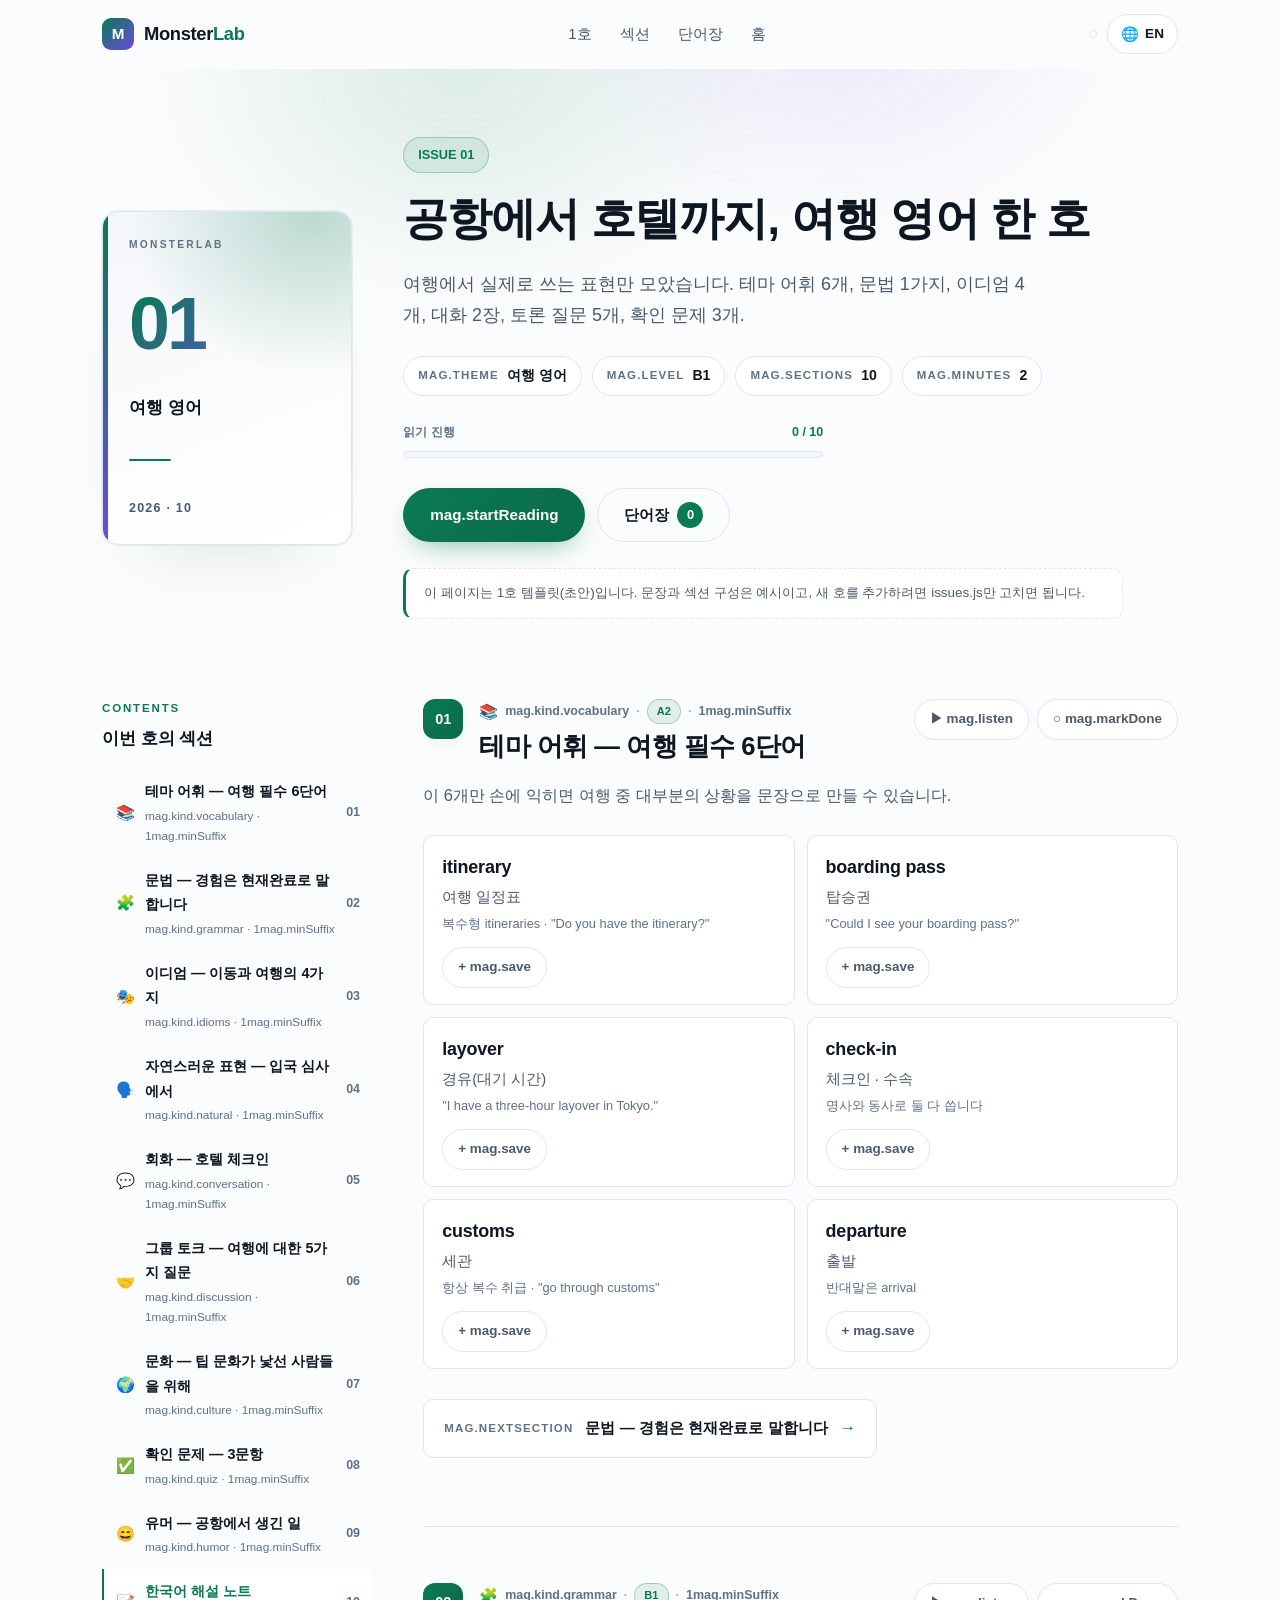
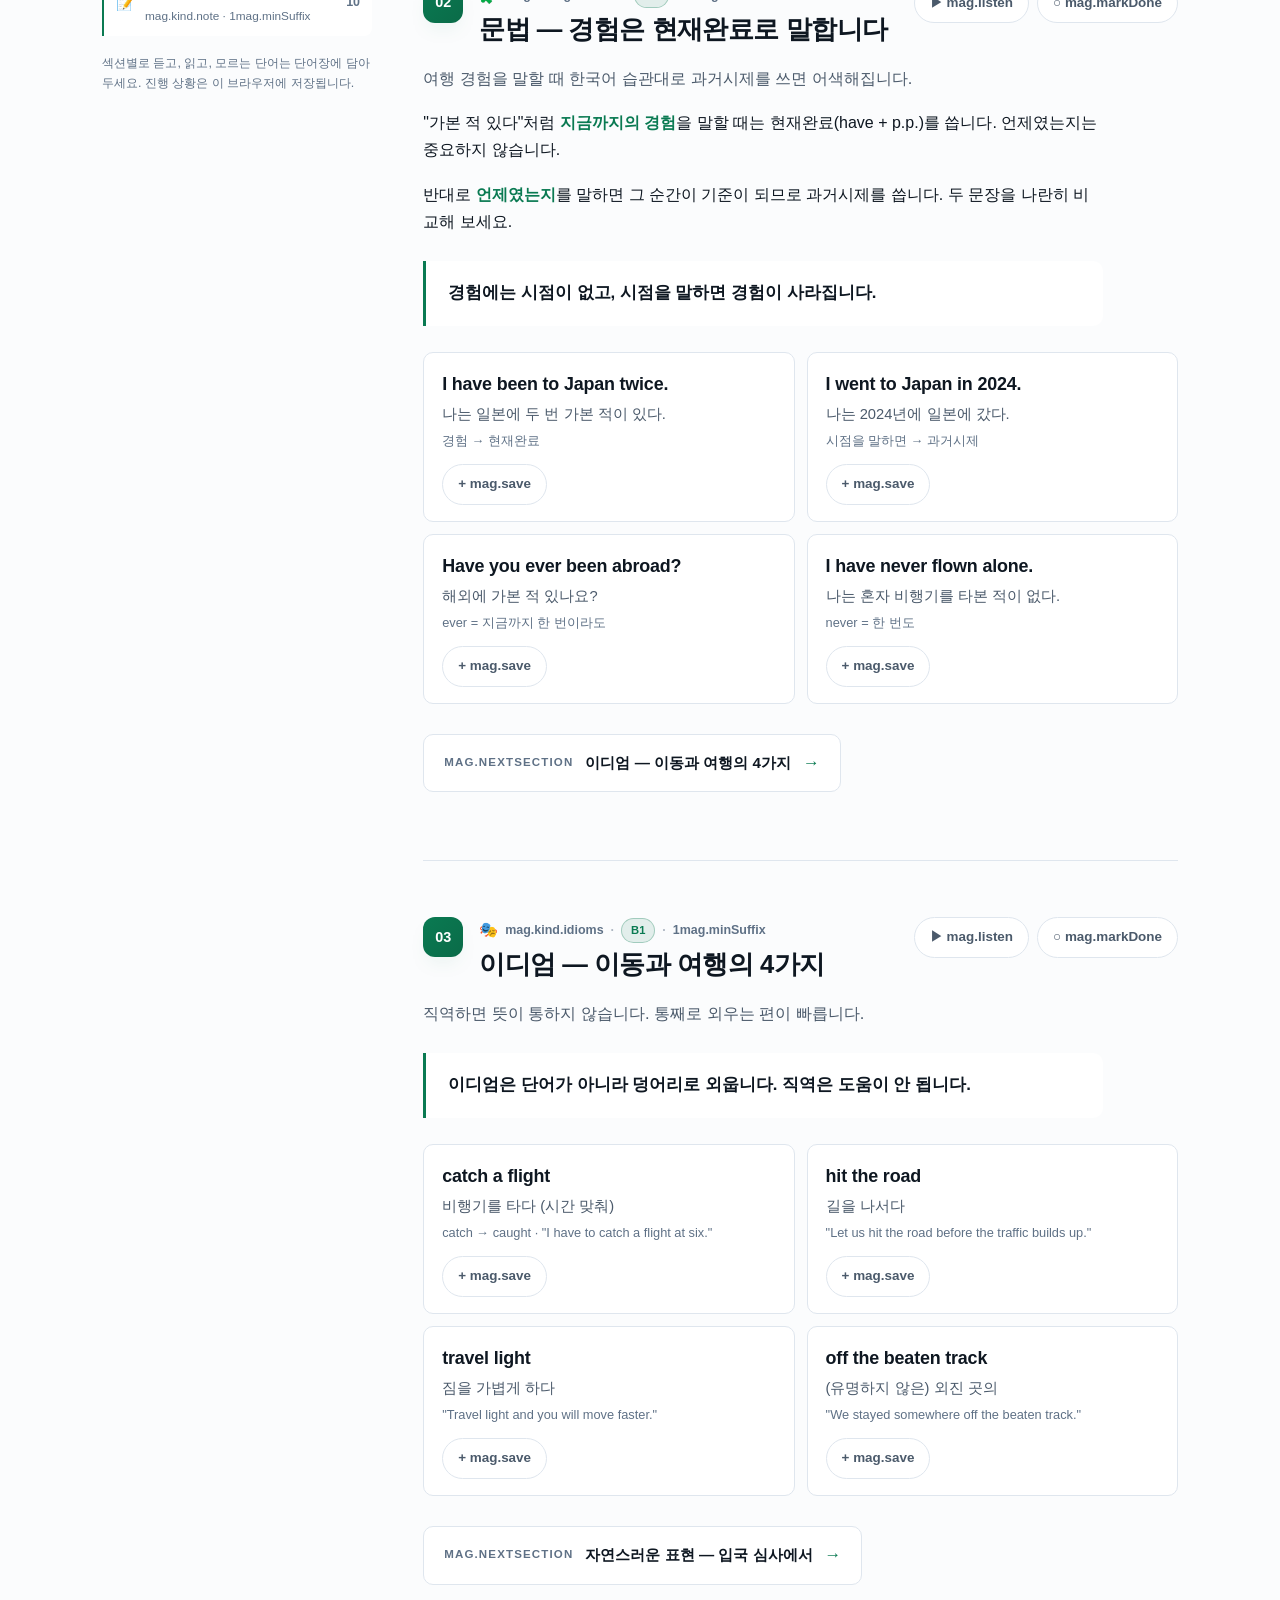
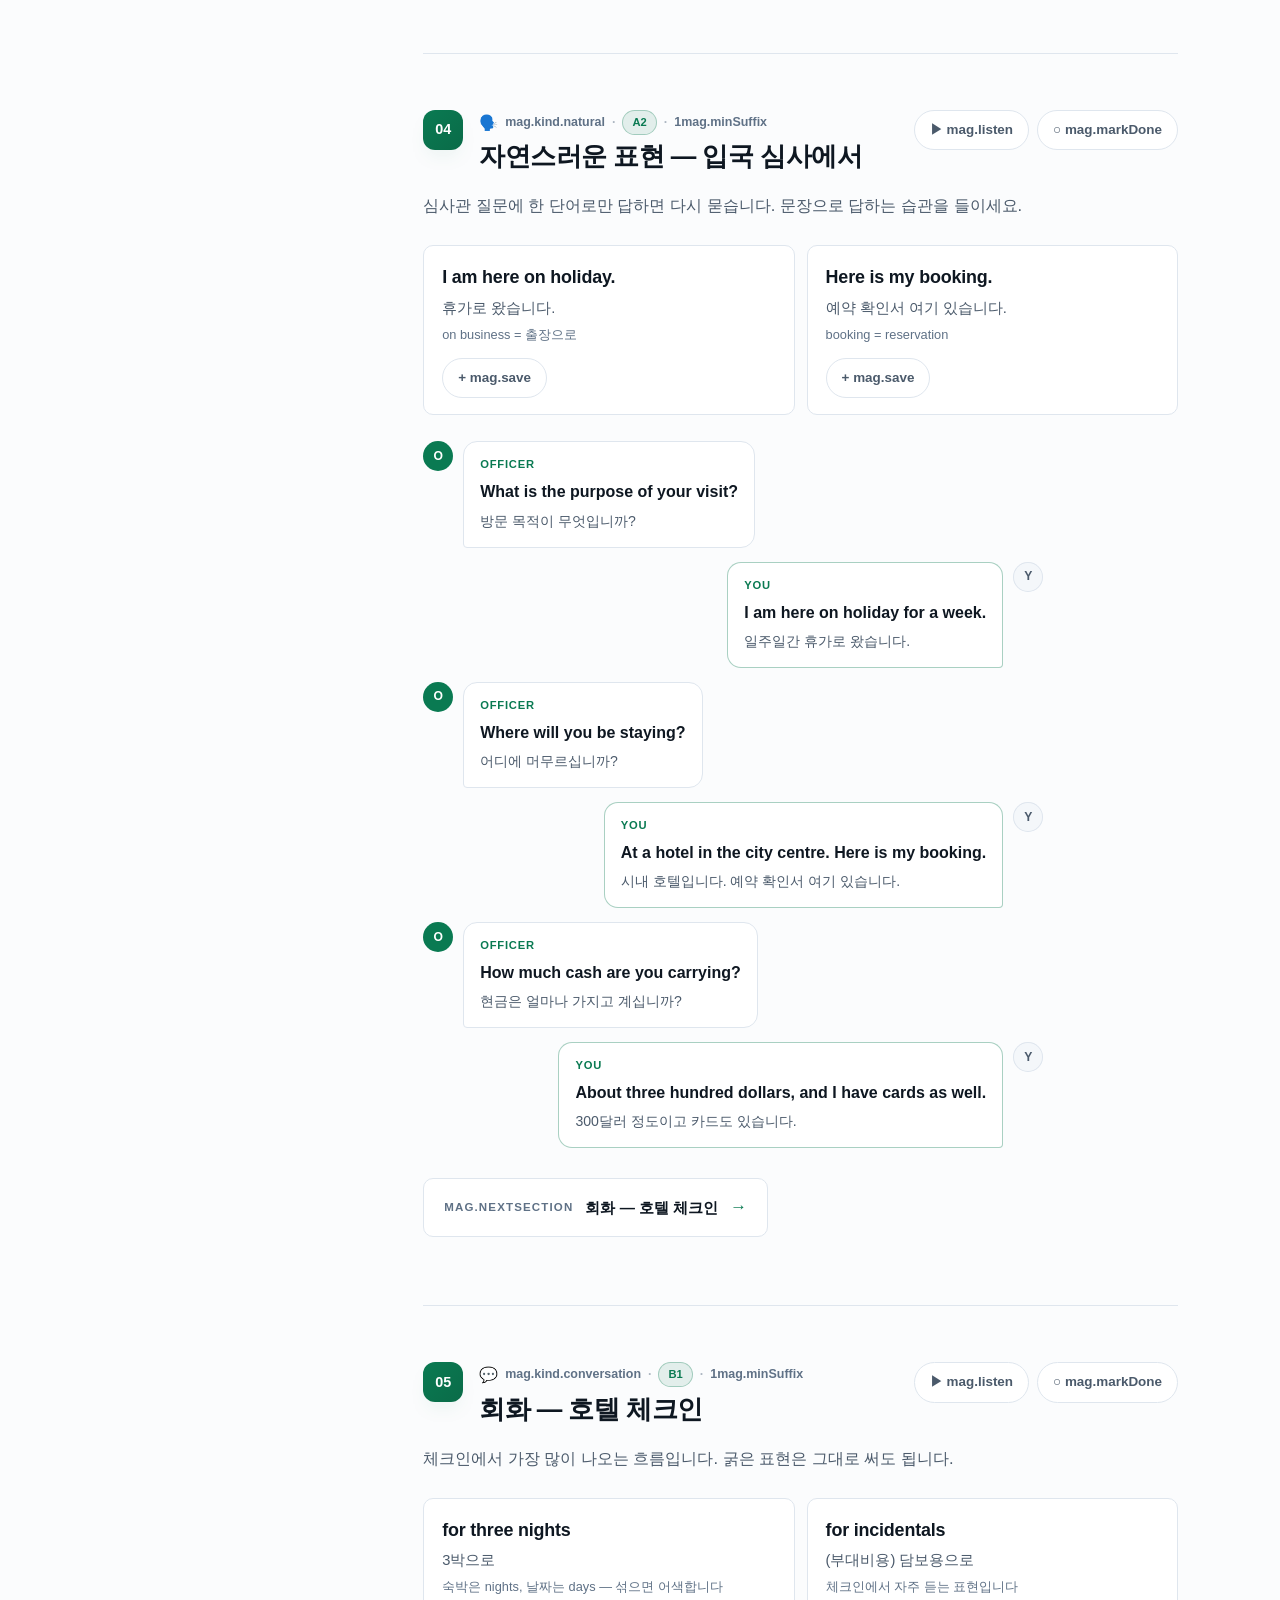
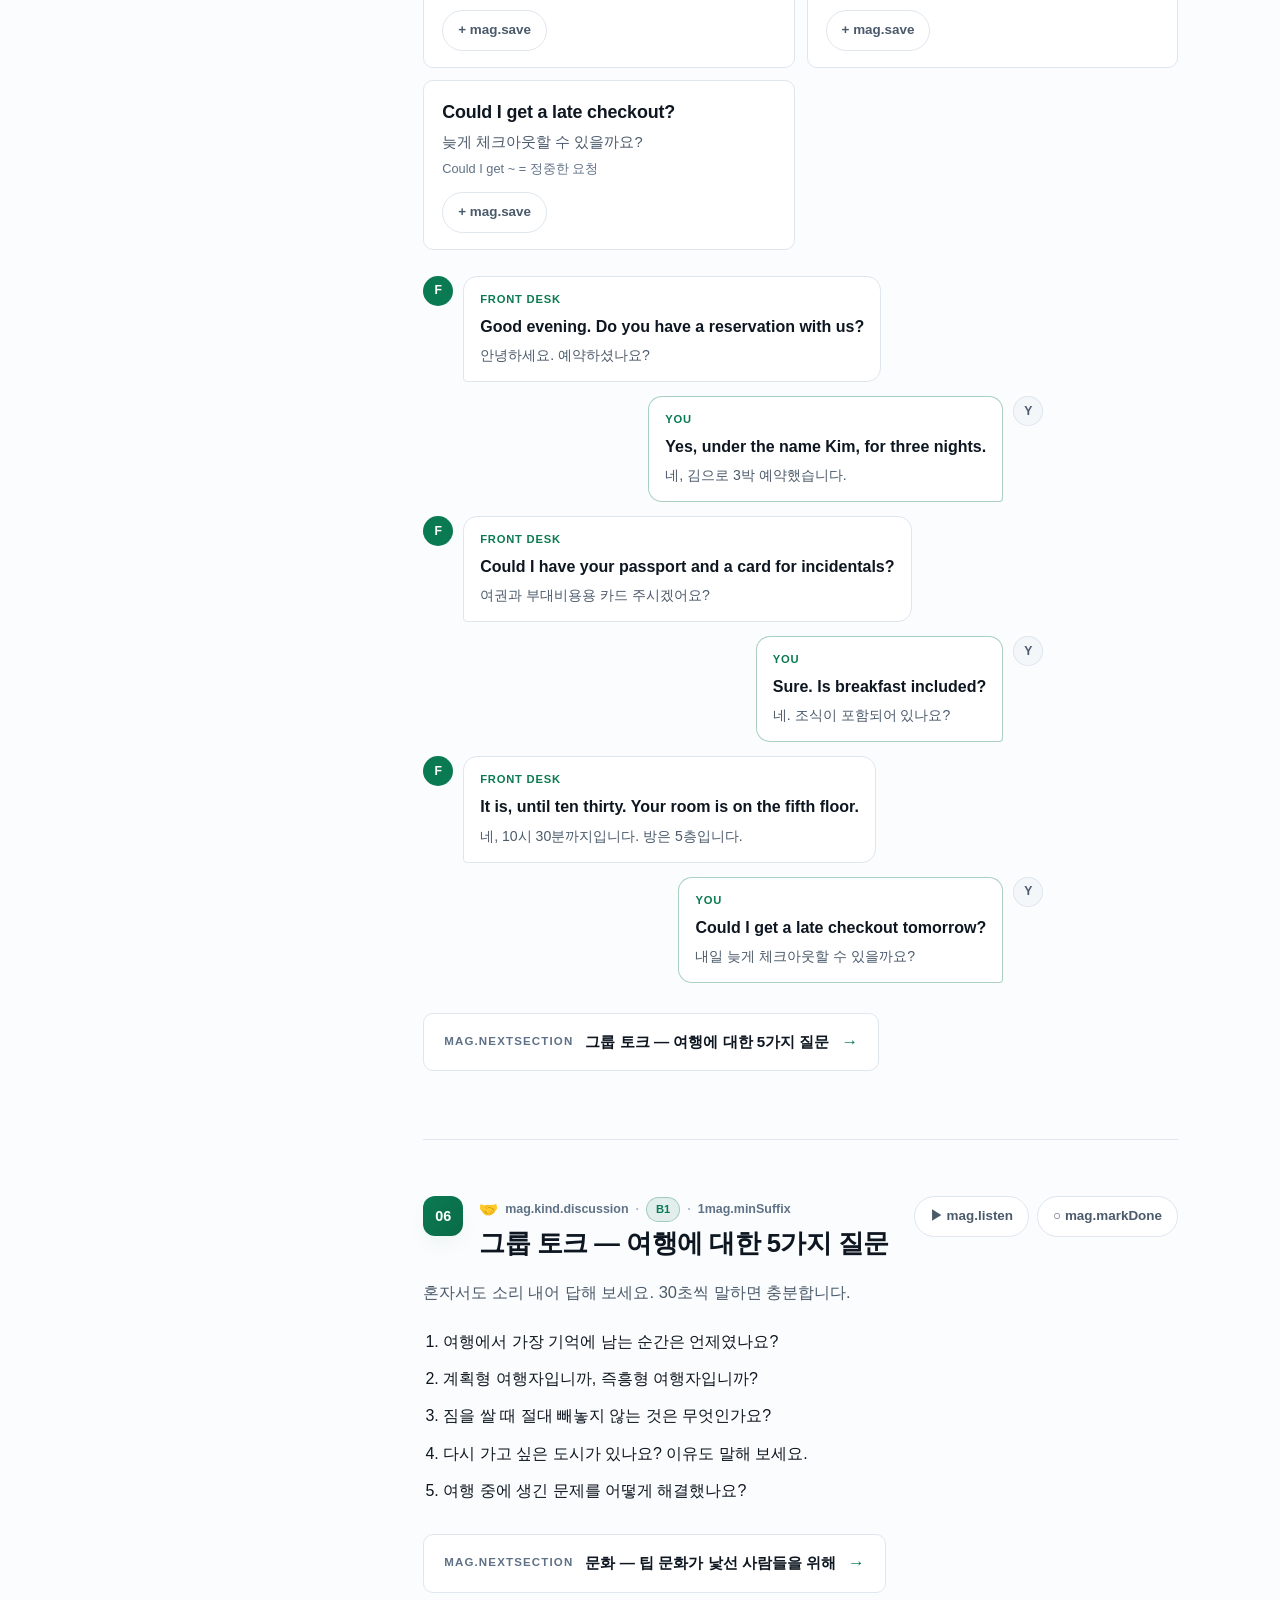
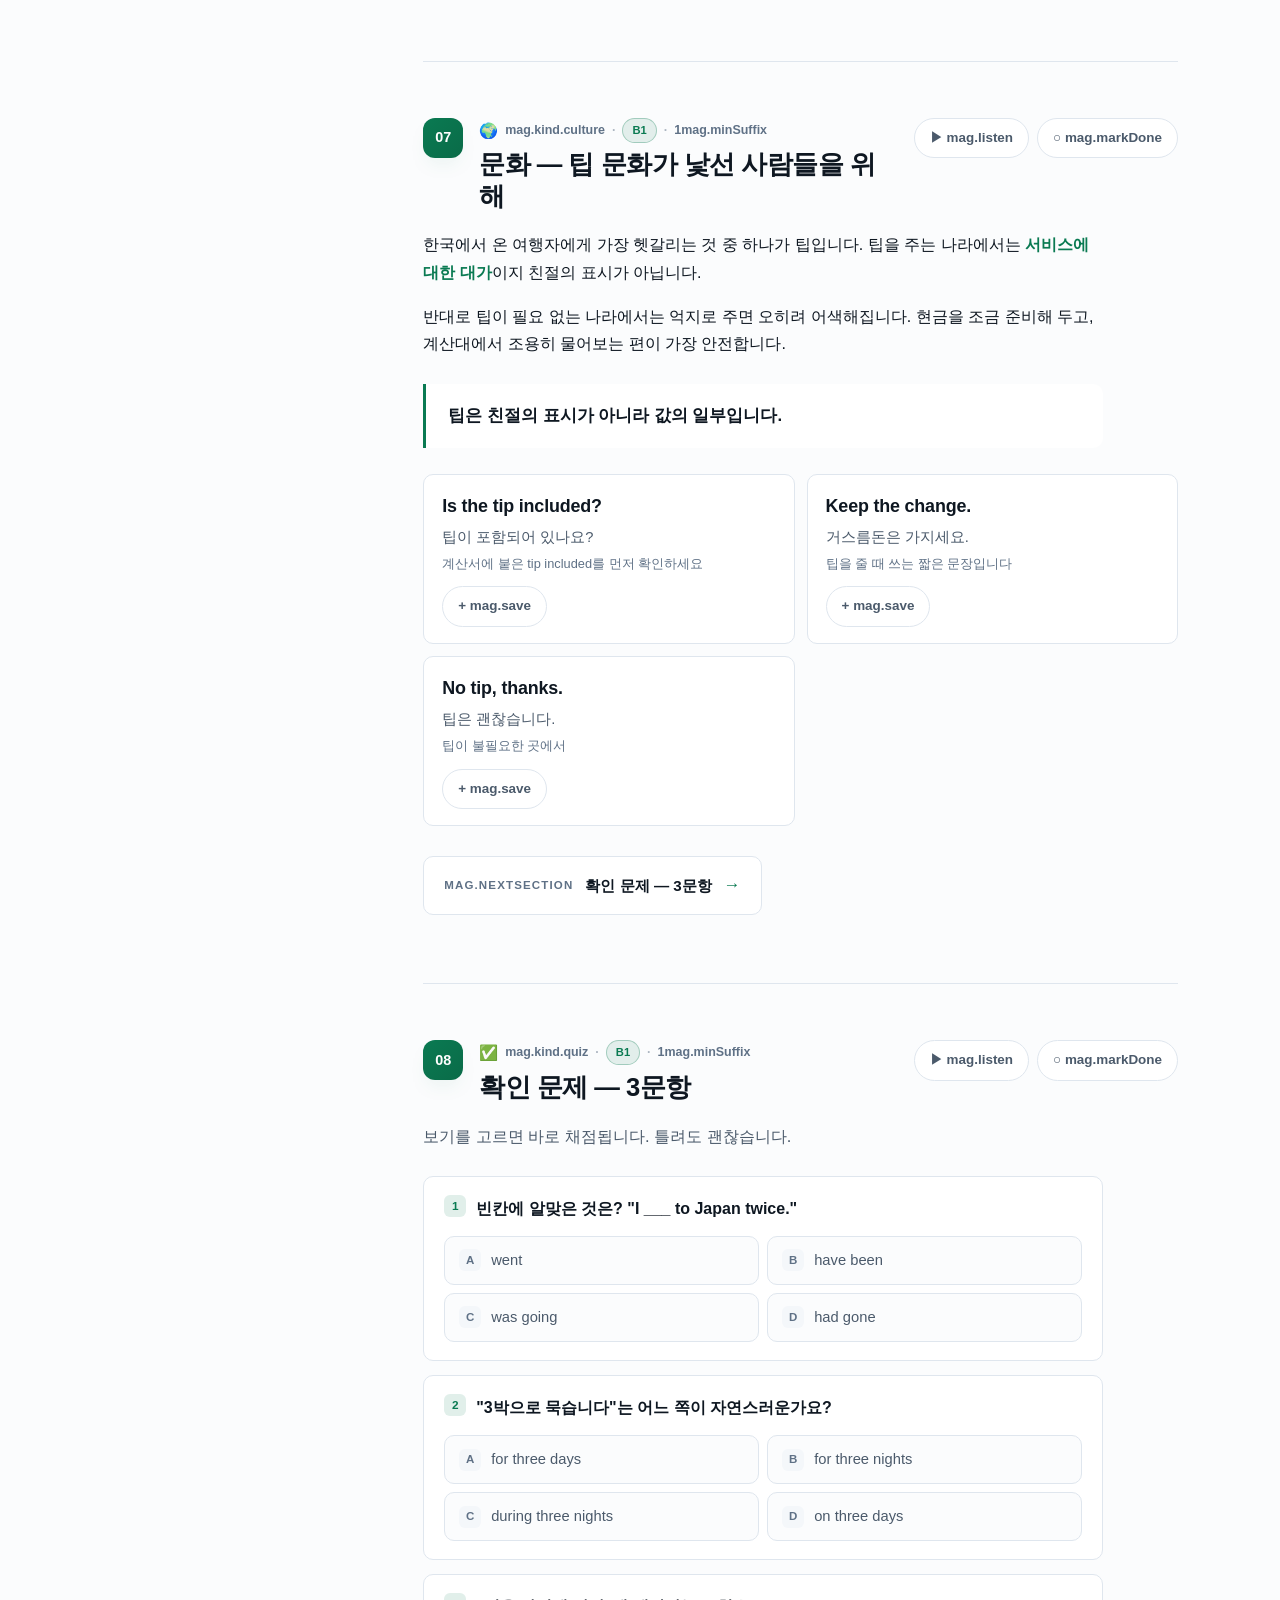
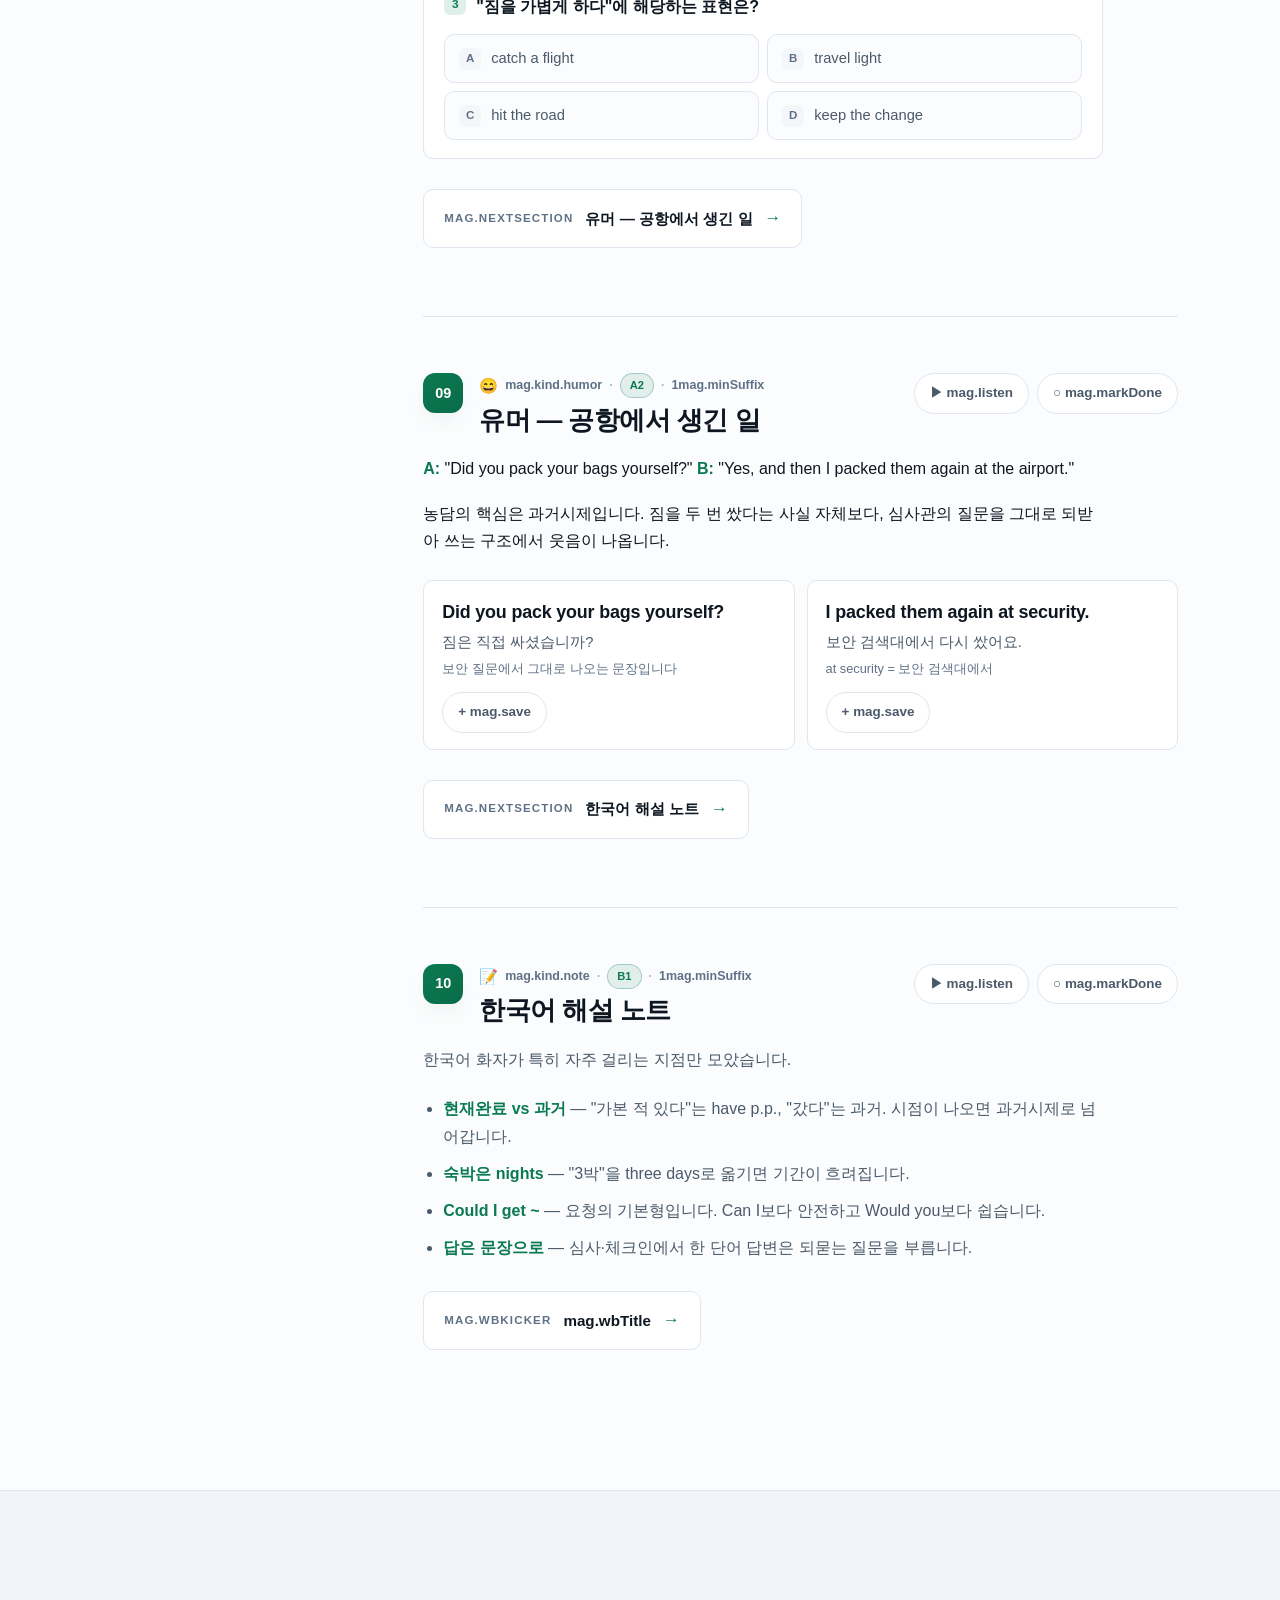
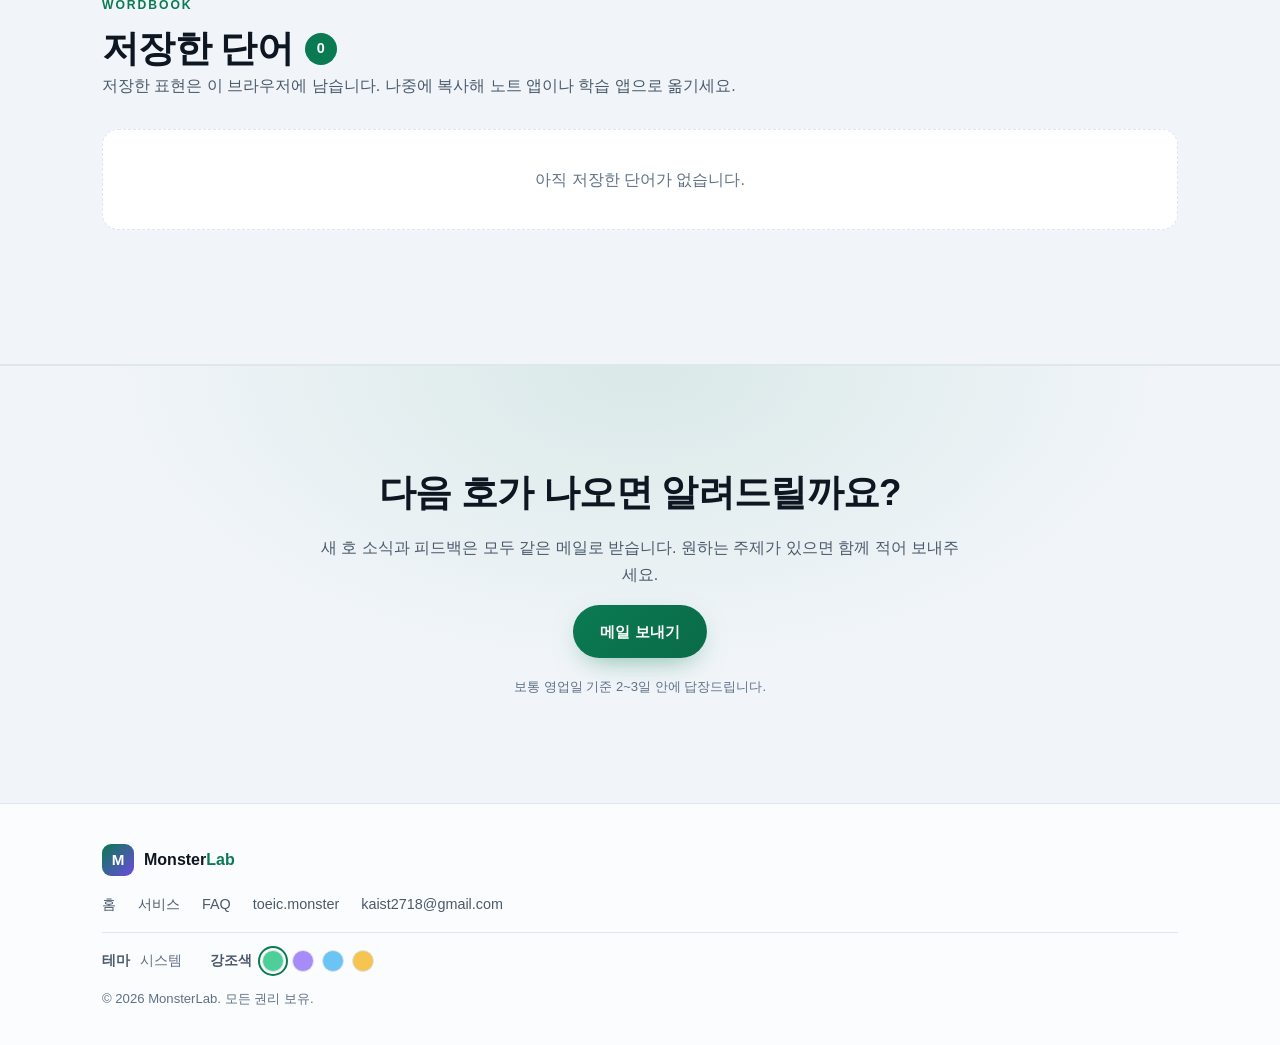
==== commit 54a26a47: "Fix theme switching, rebuild the contact section and the magazine page The theme control cycled dark" ====
--- a/magazine.html
+++ b/magazine.html
@@ -53,14 +53,17 @@
       <a href="#sections" data-i18n="mag.navSections">섹션</a>
       <a href="#wordbook" data-i18n="mag.navWords">단어장</a>
       <a href="index.html" data-i18n="mag.navHome">홈</a>
+
+      <div class="nav-theme">
+        <span class="nav-theme-label" data-i18n="footer.themeLabel">테마</span>
+        <div class="theme-set" role="group" data-theme-set data-i18n-aria-label="theme.group"></div>
+      </div>
     </nav>
 
     <div class="header-actions">
-      <button class="lang-btn theme-btn" id="themeBtn" type="button"
-              aria-label="테마: 시스템 설정 · 클릭하면 다크 모드로 전환" title="테마 전환">
-        <span class="lang-icon" id="themeIcon" aria-hidden="true">🖥️</span>
-        <span class="theme-label" id="themeLabel">시스템</span>
-      </button>
+      <!-- 테마 버튼 3개는 script.js가 채웁니다 ([data-theme-set]) -->
+      <div class="theme-set theme-set--bar" role="group" data-theme-set
+           data-i18n-aria-label="theme.group"></div>
       <button class="lang-btn" id="langBtn" type="button" aria-label="Switch language">
         <span class="lang-icon" aria-hidden="true">🌐</span>
         <span id="langLabel">EN</span>
@@ -74,51 +77,77 @@
 
 <main id="top">
 
-  <!-- ── 호 표지 ───────────────────────────────────────── -->
-  <section class="issue-hero" id="issue">
+  <div class="read-bar" aria-hidden="true"><span class="read-bar-fill" id="readBarFill"></span></div>
+
+  <!-- ── 표지 ───────────────────────────────────────── -->
+  <section class="cover" id="issue">
     <div class="hero-glow" aria-hidden="true"></div>
-    <div class="wrap issue-hero-inner">
-      <p class="badge" id="issueKicker">ISSUE 01</p>
-      <h1 id="issueTitle">여행 영어</h1>
-      <p class="lead" id="issueSummary"></p>
-
-      <ul class="issue-meta" id="issueMeta"></ul>
-
-      <div class="hero-actions">
-        <a class="btn btn-primary" href="#sections" data-i18n="mag.startReading">1호 읽기</a>
-        <a class="btn btn-ghost" href="#wordbook">
-          <span data-i18n="mag.openWordbook">단어장</span>
-          <span id="wbCount" aria-label="저장한 단어 수">0</span>
-        </a>
-      </div>
-
-      <p class="draft-note" data-i18n="mag.draftNotice">
-        이 페이지는 1호 템플릿(초안)입니다. 문장과 섹션 구성은 예시이며, 새 호를 추가하려면 issues.js만 고치면 됩니다.
-      </p>
+    <div class="wrap cover-inner">
+
+      <div class="cover-card">
+        <span class="cover-brand">MONSTERLAB</span>
+        <span class="cover-numeral" id="issueNumeral">01</span>
+        <span class="cover-theme" id="issueThemeCover">여행 영어</span>
+        <span class="cover-rule" aria-hidden="true"></span>
+        <span class="cover-date" id="issueDateCover">2026 · 10</span>
+      </div>
+
+      <div class="cover-text">
+        <p class="badge" id="issueKicker">ISSUE 01</p>
+        <h1 id="issueTitle">여행 영어</h1>
+        <p class="lead" id="issueSummary"></p>
+        <ul class="issue-meta" id="issueMeta"></ul>
+
+        <div class="cover-progress">
+          <div class="cover-progress-head">
+            <span data-i18n="mag.progressLabel">읽기 진행</span>
+            <span class="cover-progress-count" id="issueProgressText">0 / 0</span>
+          </div>
+          <div class="cover-progress-track">
+            <span class="cover-progress-fill" id="issueProgressFill"></span>
+          </div>
+        </div>
+
+        <div class="hero-actions">
+          <a class="btn btn-primary" id="resumeBtn" href="#sections" data-i18n="mag.startReading">1호 읽기</a>
+          <a class="btn btn-ghost" href="#wordbook">
+            <span data-i18n="mag.openWordbook">단어장</span>
+            <span class="count-pill" data-wb-count>0</span>
+          </a>
+        </div>
+
+        <p class="draft-note" data-i18n="mag.draftNotice">
+          이 페이지는 1호 템플릿(초안)입니다. 문장과 섹션 구성은 예시이고, 새 호를 추가하려면 issues.js만 고치면 됩니다.
+        </p>
+      </div>
+
     </div>
   </section>
 
-  <!-- ── 섹션 목록 ──────────────────────────────────── -->
-  <section class="section section-alt" id="sections">
-    <div class="wrap">
-      <p class="section-kicker" data-i18n="mag.tocKicker">CONTENTS</p>
-      <h2 class="section-title" data-i18n="mag.tocTitle">이번 호의 섹션</h2>
-      <p class="section-lead" data-i18n="mag.tocLead">
+  <!-- ── 목차 + 본문 ────────────────────────────────── -->
+  <div class="wrap issue-layout">
+
+    <aside class="issue-aside" id="sections">
+      <p class="aside-kicker" data-i18n="mag.tocKicker">CONTENTS</p>
+      <p class="aside-title" data-i18n="mag.tocTitle">이번 호의 섹션</p>
+      <ol class="toc-list" id="tocList"></ol>
+      <p class="aside-hint" data-i18n="mag.tocLead">
         섹션별로 듣고, 읽고, 모르는 단어는 단어장에 담아두세요. 진행 상황은 이 브라우저에 저장됩니다.
       </p>
-
-      <ol class="toc-list" id="tocList"></ol>
-    </div>
-  </section>
-
-  <!-- ── 본문(섹션들) ───────────────────────────────── -->
-  <div id="issueContent"></div>
+    </aside>
+
+    <div class="issue-body" id="issueContent"></div>
+
+  </div>
 
   <!-- ── 단어장 ─────────────────────────────────────── -->
   <section class="section section-alt" id="wordbook">
     <div class="wrap">
       <p class="section-kicker" data-i18n="mag.wbKicker">WORDBOOK</p>
-      <h2 class="section-title" data-i18n="mag.wbTitle">저장한 단어</h2>
+      <div class="wb-head">
+        <h2 class="section-title" data-i18n="mag.wbTitle">저장한 단어</h2>
+        <span class="count-pill count-pill--lg" data-wb-count>0</span>
+      </div>
       <p class="section-lead" data-i18n="mag.wbLead">
         저장한 표현은 이 브라우저에 남습니다. 나중에 복사해 노트 앱이나 학습 앱으로 옮기세요.
       </p>
@@ -126,7 +155,7 @@
       <p class="wb-empty" id="wbEmpty" data-i18n="mag.wbEmpty">아직 저장한 단어가 없습니다.</p>
       <ul class="wb-list" id="wbList"></ul>
 
-      <div class="wb-actions">
+      <div class="wb-actions" id="wbActions" hidden>
         <button class="btn btn-ghost btn-sm" id="wbCopyBtn" type="button" data-i18n="mag.wbCopy">전체 복사</button>
         <button class="btn btn-ghost btn-sm" id="wbClearBtn" type="button" data-i18n="mag.wbClear">비우기</button>
       </div>
@@ -140,7 +169,8 @@
       <p class="section-lead" data-i18n="mag.nextLead">
         새 호 소식과 피드백은 모두 같은 메일로 받습니다. 원하는 주제가 있으면 함께 적어 보내주세요.
       </p>
-      <a class="btn btn-primary" href="mailto:kaist2718@gmail.com" data-i18n="mag.subscribe">메일 보내기</a>
+      <a class="btn btn-primary" href="mailto:kaist2718@gmail.com?subject=MonsterLab%20%EB%A7%A4%EA%B1%B0%EC%A7%84%20%EB%8B%A4%EC%9D%8C%20%ED%98%B8" data-i18n="mag.subscribe">메일 보내기</a>
+      <p class="contact-note" data-i18n="mag.nextNote">보통 영업일 기준 2~3일 안에 답장드립니다.</p>
     </div>
   </section>
 
--- a/styles.css
+++ b/styles.css
@@ -213,14 +213,38 @@
 }
 .lang-btn:hover { border-color: var(--accent); background: var(--surface-2); }
 .lang-icon { font-size: .9rem; }
-.lang-btn.theme-btn { padding: 7px 12px; }
-.lang-btn.theme-btn .lang-icon { font-size: 1rem; line-height: 1; }
-.theme-label { font-size: .8rem; font-weight: 600; }
-
-@media (max-width: 620px) {
-  .lang-btn.theme-btn { padding: 7px 11px; }
-  .theme-label { display: none; }
-}
+/* ── 테마 선택 (버튼 3개) ───────────────────────────────────────────────── */
+.theme-set {
+  display: inline-flex;
+  gap: 2px;
+  padding: 3px;
+  background: var(--surface);
+  border: 1px solid var(--border);
+  border-radius: 999px;
+}
+.theme-opt {
+  display: grid;
+  place-items: center;
+  width: 30px; height: 30px;
+  padding: 0;
+  font: inherit;
+  font-size: .95rem;
+  line-height: 1;
+  color: inherit;
+  background: transparent;
+  border: 0;
+  border-radius: 999px;
+  cursor: pointer;
+  opacity: .5;
+  transition: background .2s ease, opacity .2s ease, box-shadow .2s ease;
+}
+.theme-opt:hover { opacity: 1; background: var(--surface-2); }
+.theme-opt[aria-pressed="true"] {
+  opacity: 1;
+  background: rgb(var(--accent-rgb) / .18);
+  box-shadow: inset 0 0 0 1px rgb(var(--accent-rgb) / .55);
+}
+.nav-theme { display: none; }
 
 .menu-btn {
   display: none;
@@ -637,17 +661,180 @@
 .form-hint { margin: 0; font-size: .82rem; color: var(--text-dim); }
 .form-hint.is-error { color: var(--error); }
 
+.contact-mail-info { display: flex; flex-direction: column; gap: 2px; align-items: flex-start; }
+.contact-card {
+  width: 100%;
+  max-width: 700px;
+  margin-top: 6px;
+  padding: 22px;
+  text-align: left;
+  background: var(--surface);
+  border: 1px solid var(--border);
+  border-radius: var(--radius);
+}
+.intent-tabs {
+  display: flex;
+  gap: 6px;
+  margin-bottom: 20px;
+  padding: 5px;
+  background: var(--bg);
+  border: 1px solid var(--border);
+  border-radius: 999px;
+}
+.intent-tab {
+  flex: 1;
+  padding: 9px 14px;
+  font: inherit;
+  font-size: .85rem;
+  font-weight: 620;
+  color: var(--text-soft);
+  background: transparent;
+  border: 0;
+  border-radius: 999px;
+  cursor: pointer;
+  transition: background .2s ease, color .2s ease;
+}
+.intent-tab:hover { color: var(--text); }
+.intent-tab.is-active { color: var(--accent-ink); background: var(--accent); font-weight: 700; }
+
+.field-error { margin: 0; font-size: .78rem; color: var(--error); }
+.field-foot { display: flex; align-items: center; justify-content: space-between; gap: 12px; margin-top: 6px; }
+.char-count { font-size: .76rem; color: var(--text-dim); font-variant-numeric: tabular-nums; }
+
+.mail-preview {
+  padding: 16px 18px;
+  background: var(--bg);
+  border: 1px solid var(--border);
+  border-radius: var(--radius-sm);
+}
+.mail-preview[hidden] { display: none; }
+.mail-preview-head {
+  display: flex;
+  flex-wrap: wrap;
+  gap: 4px 12px;
+  align-items: baseline;
+  margin: 0 0 10px;
+  font-size: .72rem;
+  font-weight: 750;
+  letter-spacing: .1em;
+  text-transform: uppercase;
+  color: var(--text-dim);
+}
+.mail-preview-subject { font-weight: 650; letter-spacing: 0; text-transform: none; color: var(--accent); }
+.mail-preview-body {
+  margin: 0;
+  font-family: var(--font);
+  font-size: .88rem;
+  line-height: 1.6;
+  color: var(--text-soft);
+  white-space: pre-wrap;
+  word-break: break-word;
+}
+.contact-note { margin: 18px 0 0; font-size: .82rem; color: var(--text-dim); }
+
 /* ══ Magazine (issue page) ═══════════════════════════════════════════════ */
 
-/* ── 호 표지 ──────────────────────────────────────────────────────────── */
-.issue-hero {
+/* ── 표지 ─────────────────────────────────────────────────────────────── */
+.cover { position: relative; padding: clamp(34px, 6vw, 68px) 0 clamp(24px, 4vw, 40px); overflow: hidden; }
+.cover-inner {
   position: relative;
-  padding: clamp(56px, 10vw, 104px) 0 clamp(40px, 7vw, 72px);
+  display: grid;
+  grid-template-columns: minmax(0, 250px) minmax(0, 1fr);
+  gap: clamp(28px, 4vw, 54px);
+  align-items: center;
+}
+.cover-text { min-width: 0; }
+.cover-text h1 { font-size: clamp(1.8rem, 4.4vw, 2.8rem); }
+.cover-text .lead { max-width: 640px; }
+
+.cover-card {
+  position: relative;
+  display: flex;
+  flex-direction: column;
+  justify-content: space-between;
+  gap: 14px;
+  aspect-ratio: 3 / 4;
+  padding: 24px 22px 24px 26px;
   overflow: hidden;
-}
-.issue-hero-inner { position: relative; max-width: 860px; }
-.issue-hero h1 { font-size: clamp(1.9rem, 5vw, 3.1rem); }
-.issue-hero .lead { max-width: 720px; }
+  background:
+    radial-gradient(120% 80% at 85% 0%, rgb(var(--accent-rgb) / .25), transparent 62%),
+    linear-gradient(160deg, var(--surface-2), var(--surface));
+  border: 1px solid var(--border);
+  border-radius: var(--radius);
+  box-shadow: 0 40px 80px -50px var(--shadow-lg), 0 0 0 1px rgb(var(--accent-rgb) / .08);
+}
+.cover-card::after {
+  content: "";
+  position: absolute;
+  top: 0; bottom: 0; left: 0;
+  width: 5px;
+  background: linear-gradient(180deg, var(--accent), var(--accent-2));
+}
+.cover-brand { font-size: .64rem; font-weight: 800; letter-spacing: .22em; color: var(--text-dim); }
+.cover-numeral {
+  font-size: clamp(3.2rem, 7vw, 4.6rem);
+  font-weight: 900;
+  line-height: .9;
+  letter-spacing: -.04em;
+  background: linear-gradient(135deg, var(--accent), var(--accent-2));
+  -webkit-background-clip: text;
+  background-clip: text;
+  color: transparent;
+}
+.cover-theme { font-size: 1.05rem; font-weight: 750; }
+.cover-rule { display: block; width: 42px; height: 2px; background: var(--accent); border-radius: 2px; }
+.cover-date { font-size: .78rem; font-weight: 650; letter-spacing: .1em; color: var(--text-soft); }
+
+.cover-progress { max-width: 420px; margin: 26px 0 0; }
+.cover-progress-head {
+  display: flex;
+  justify-content: space-between;
+  align-items: baseline;
+  gap: 12px;
+  margin-bottom: 8px;
+  font-size: .78rem;
+  font-weight: 650;
+  color: var(--text-dim);
+}
+.cover-progress-count { color: var(--accent); font-variant-numeric: tabular-nums; }
+.cover-progress-track {
+  height: 7px;
+  overflow: hidden;
+  background: var(--surface-2);
+  border: 1px solid var(--border);
+  border-radius: 999px;
+}
+.cover-progress-fill {
+  display: block;
+  width: 0;
+  height: 100%;
+  background: linear-gradient(90deg, var(--accent), var(--accent-2));
+  border-radius: inherit;
+  transition: width .4s ease;
+}
+
+/* 화면 상단 고정 읽기 진행 바 */
+.read-bar { position: fixed; top: 0; left: 0; right: 0; z-index: 55; height: 3px; pointer-events: none; }
+.read-bar-fill {
+  display: block;
+  width: 0;
+  height: 100%;
+  background: linear-gradient(90deg, var(--accent), var(--accent-2));
+}
+
+.count-pill {
+  display: inline-grid;
+  place-items: center;
+  min-width: 26px;
+  height: 26px;
+  padding: 0 9px;
+  font-size: .8rem;
+  font-weight: 800;
+  color: var(--accent-ink);
+  background: var(--accent);
+  border-radius: 999px;
+}
+.count-pill--lg { min-width: 32px; height: 32px; font-size: .9rem; }
 
 .issue-meta {
   display: flex;
@@ -681,52 +868,84 @@
   border-radius: var(--radius-sm);
 }
 
-/* ── 섹션 목록 ────────────────────────────────────────────────────────── */
-.toc-list { display: grid; gap: 10px; margin: 36px 0 0; padding: 0; list-style: none; max-width: 860px; }
-.toc-item {
-  background: var(--surface);
-  border: 1px solid var(--border);
-  border-radius: var(--radius-sm);
-  transition: border-color .2s ease, transform .2s ease;
-}
-.toc-item:hover { border-color: rgb(var(--accent-rgb) / .45); transform: translateX(3px); }
-.toc-item.is-done { border-color: rgb(var(--accent-rgb) / .5); }
-.toc-link { display: flex; align-items: center; gap: 16px; padding: 14px 18px; }
-.toc-num {
-  font-size: .82rem;
+/* ── 목차 + 본문 2단 레이아웃 ────────────────────────────────────────── */
+.issue-layout {
+  display: grid;
+  grid-template-columns: minmax(0, 270px) minmax(0, 1fr);
+  gap: clamp(28px, 4vw, 56px);
+  align-items: start;
+  padding-top: clamp(24px, 4vw, 40px);
+  padding-bottom: clamp(40px, 6vw, 72px);
+}
+.issue-aside { position: sticky; top: 92px; }
+.aside-kicker { margin: 0 0 6px; font-size: .72rem; font-weight: 750; letter-spacing: .16em; color: var(--accent); }
+.aside-title { margin: 0 0 16px; font-size: 1.05rem; font-weight: 750; }
+.aside-hint { margin: 18px 0 0; font-size: .78rem; line-height: 1.6; color: var(--text-dim); }
+.issue-body { min-width: 0; }
+
+/* ── 목차 항목 ────────────────────────────────────────────────────────── */
+.toc-list { display: grid; gap: 2px; margin: 0; padding: 0; list-style: none; }
+.toc-link {
+  display: flex;
+  align-items: center;
+  gap: 10px;
+  padding: 10px 12px;
+  border-left: 2px solid transparent;
+  border-radius: 0 8px 8px 0;
+  transition: background .2s ease, border-color .2s ease;
+}
+.toc-link:hover { background: var(--surface); }
+.toc-item.is-done .toc-link { border-left-color: rgb(var(--accent-rgb) / .45); }
+.toc-link.is-active { background: var(--surface); border-left-color: var(--accent); }
+.toc-link.is-active .toc-title { color: var(--accent); }
+.toc-icon { font-size: .95rem; }
+.toc-body { display: flex; flex-direction: column; gap: 2px; flex: 1; min-width: 0; }
+.toc-title { font-size: .9rem; font-weight: 620; }
+.toc-kind { font-size: .74rem; color: var(--text-dim); }
+.toc-check { font-size: .78rem; font-weight: 800; color: var(--text-dim); font-variant-numeric: tabular-nums; }
+.toc-item.is-done .toc-check { color: var(--accent); }
+
+/* ── 섹션 ─────────────────────────────────────────────────────────────── */
+.m-section { padding: 0 0 clamp(40px, 6vw, 68px); }
+.m-section + .m-section { padding-top: clamp(32px, 5vw, 56px); border-top: 1px solid var(--border); }
+.m-section .wrap { width: auto; max-width: none; padding: 0; }
+
+.m-head { display: flex; align-items: flex-start; gap: 16px; margin-bottom: 18px; }
+.m-num {
+  flex: none;
+  display: grid;
+  place-items: center;
+  width: 40px;
+  height: 40px;
+  font-size: .9rem;
   font-weight: 800;
+  font-variant-numeric: tabular-nums;
+  color: var(--accent-ink);
+  background: linear-gradient(135deg, var(--accent), var(--btn-grad-2));
+  border-radius: 12px;
+  box-shadow: 0 10px 24px -16px rgb(var(--accent-rgb) / .9);
+}
+.m-num.is-done {
   color: var(--accent);
-  font-variant-numeric: tabular-nums;
-}
-.toc-body { display: flex; flex-direction: column; gap: 2px; flex: 1; min-width: 0; }
-.toc-title { font-weight: 650; }
-.toc-kind { font-size: .78rem; color: var(--text-dim); }
-.toc-level {
-  padding: 3px 10px;
-  font-size: .72rem;
-  font-weight: 700;
-  color: var(--text-soft);
   background: var(--surface-2);
-  border: 1px solid var(--border);
-  border-radius: 999px;
-}
-.toc-item.is-done .toc-num::after { content: " ✓"; }
-
-/* ── 섹션 본문 ────────────────────────────────────────────────────────── */
-.m-head { margin-bottom: 22px; }
-.m-title-row { display: flex; align-items: center; gap: 14px; flex-wrap: wrap; }
-.m-title-row .section-title { margin: 0; flex: 1 1 320px; font-size: clamp(1.3rem, 3vw, 1.75rem); }
+  box-shadow: inset 0 0 0 1px rgb(var(--accent-rgb) / .5);
+}
+.m-head-main { flex: 1; min-width: 0; }
+.m-kind { display: flex; align-items: center; gap: 7px; margin: 0 0 6px; font-size: .78rem; font-weight: 650; color: var(--text-dim); }
+.m-kind-icon { font-size: .95rem; }
+.m-dot { opacity: .5; }
+.m-title { margin: 0; font-size: clamp(1.25rem, 2.6vw, 1.6rem); }
 .m-level {
-  padding: 3px 11px;
-  font-size: .72rem;
+  padding: 2px 9px;
+  font-size: .7rem;
   font-weight: 700;
   color: var(--accent);
   background: rgb(var(--accent-rgb) / .1);
-  border: 1px solid rgb(var(--accent-rgb) / .28);
-  border-radius: 999px;
-}
-
-.m-tools { display: flex; flex-wrap: wrap; gap: 10px; margin-top: 16px; }
+  border: 1px solid rgb(var(--accent-rgb) / .3);
+  border-radius: 999px;
+}
+
+.m-tools { display: flex; flex-wrap: wrap; gap: 8px; }
 .m-btn {
   display: inline-flex;
   align-items: center;
@@ -750,61 +969,119 @@
   font-weight: 700;
 }
 
-.m-intro { font-size: 1rem; color: var(--text-soft); max-width: 720px; }
-.m-body { max-width: 720px; }
-.m-body strong, .m-bullets strong, .quiz-q strong { color: var(--accent); }
-
-.m-items { display: grid; gap: 10px; margin: 24px 0 0; padding: 0; list-style: none; max-width: 860px; }
+.m-intro { font-size: 1.03rem; color: var(--text-soft); max-width: 680px; }
+.m-body { max-width: 680px; }
+.m-body p { margin-bottom: 1.1em; }
+.m-body strong, .m-bullets strong, .quiz-q strong, .m-quote strong { color: var(--accent); font-weight: 750; }
+
+.m-quote {
+  max-width: 680px;
+  margin: 26px 0;
+  padding: 18px 22px;
+  font-size: 1.05rem;
+  font-weight: 650;
+  background: var(--surface);
+  border-left: 3px solid var(--accent);
+  border-radius: 0 var(--radius-sm) var(--radius-sm) 0;
+}
+.m-quote p { margin: 0; }
+
+.m-items {
+  display: grid;
+  grid-template-columns: repeat(auto-fill, minmax(250px, 1fr));
+  gap: 12px;
+  margin: 26px 0 0;
+  padding: 0;
+  list-style: none;
+}
 .m-item {
   display: flex;
-  align-items: flex-start;
-  justify-content: space-between;
-  gap: 16px;
+  flex-direction: column;
+  gap: 12px;
   padding: 16px 18px;
   background: var(--surface);
   border: 1px solid var(--border);
   border-radius: var(--radius-sm);
-}
-.m-item-text { display: flex; flex-direction: column; gap: 4px; min-width: 0; }
-.m-item-en { font-size: 1.06rem; font-weight: 700; }
+  transition: transform .2s ease, border-color .2s ease;
+}
+.m-item:hover { transform: translateY(-2px); border-color: rgb(var(--accent-rgb) / .45); }
+.m-item-text { display: flex; flex-direction: column; gap: 3px; min-width: 0; }
+.m-item-en { font-size: 1.12rem; font-weight: 750; letter-spacing: -.01em; }
 .m-item-ko { font-size: .92rem; color: var(--text-soft); }
-.m-item-note { font-size: .82rem; color: var(--text-dim); }
-.m-item .m-btn { flex: none; }
-
-.m-bullets { max-width: 720px; margin: 22px 0 0; padding-left: 20px; }
+.m-item-note { font-size: .8rem; color: var(--text-dim); }
+.m-item .m-btn { align-self: flex-start; margin-top: auto; }
+
+.m-bullets { max-width: 680px; margin: 22px 0 0; padding-left: 20px; }
 .m-bullets li { margin-bottom: 10px; color: var(--text-soft); }
 
-.m-dialogue { display: grid; gap: 14px; margin: 24px 0 0; max-width: 760px; }
-.m-line { display: flex; flex-direction: column; gap: 6px; }
-.m-who { font-size: .78rem; font-weight: 700; letter-spacing: .06em; color: var(--accent); }
+.m-dialogue { display: grid; gap: 14px; margin: 26px 0 0; max-width: 620px; }
+.m-line { display: flex; align-items: flex-start; gap: 10px; }
+.m-line.is-right { flex-direction: row-reverse; }
+.m-avatar {
+  flex: none;
+  display: grid;
+  place-items: center;
+  width: 30px;
+  height: 30px;
+  font-size: .76rem;
+  font-weight: 800;
+  color: var(--accent-ink);
+  background: var(--accent);
+  border-radius: 50%;
+}
+.m-line.is-right .m-avatar {
+  color: var(--text-soft);
+  background: var(--surface-2);
+  box-shadow: inset 0 0 0 1px var(--border);
+}
+.m-who { font-size: .7rem; font-weight: 750; letter-spacing: .07em; text-transform: uppercase; color: var(--accent); }
 .m-bubble {
   display: flex;
   flex-direction: column;
-  gap: 5px;
-  padding: 14px 17px;
-  background: var(--surface);
-  border: 1px solid var(--border);
-  border-radius: var(--radius-sm);
-}
-.m-bubble-en { font-weight: 600; }
-.m-bubble-ko { font-size: .9rem; color: var(--text-soft); }
-
-.m-questions { max-width: 720px; margin: 22px 0 0; padding-left: 20px; }
+  gap: 4px;
+  padding: 13px 16px;
+  background: var(--surface);
+  border: 1px solid var(--border);
+  border-radius: 14px 14px 14px 4px;
+}
+.m-line.is-right .m-bubble {
+  border-radius: 14px 14px 4px 14px;
+  border-color: rgb(var(--accent-rgb) / .35);
+}
+.m-bubble-en { font-weight: 620; }
+.m-bubble-ko { font-size: .88rem; color: var(--text-soft); }
+
+.m-questions { max-width: 680px; margin: 22px 0 0; padding-left: 20px; }
 .m-questions li { margin-bottom: 10px; }
 
-.m-quiz { display: grid; gap: 16px; margin-top: 24px; max-width: 760px; }
+.m-quiz { display: grid; gap: 14px; margin-top: 26px; max-width: 680px; }
 .quiz-item {
   padding: 18px 20px;
   background: var(--surface);
   border: 1px solid var(--border);
   border-radius: var(--radius-sm);
 }
-.quiz-q { margin: 0 0 14px; font-weight: 620; }
+.quiz-q { display: flex; gap: 10px; margin: 0 0 14px; font-weight: 620; }
+.quiz-num {
+  flex: none;
+  display: grid;
+  place-items: center;
+  width: 22px;
+  height: 22px;
+  font-size: .74rem;
+  font-weight: 800;
+  color: var(--accent);
+  background: rgb(var(--accent-rgb) / .12);
+  border-radius: 6px;
+}
 .quiz-options { display: grid; grid-template-columns: 1fr 1fr; gap: 8px; }
 .quiz-opt {
+  display: flex;
+  align-items: center;
+  gap: 10px;
   padding: 11px 14px;
   font: inherit;
-  font-size: .9rem;
+  font-size: .92rem;
   text-align: left;
   color: var(--text-soft);
   background: var(--bg);
@@ -814,36 +1091,95 @@
   transition: border-color .2s ease, color .2s ease, background .2s ease;
 }
 .quiz-opt:hover { color: var(--text); border-color: var(--accent); }
+.quiz-letter {
+  flex: none;
+  display: grid;
+  place-items: center;
+  width: 22px;
+  height: 22px;
+  font-size: .72rem;
+  font-weight: 800;
+  color: var(--text-dim);
+  background: var(--surface-2);
+  border-radius: 6px;
+}
 .quiz-opt.is-correct {
   font-weight: 700;
   color: var(--accent-ink);
   background: var(--accent);
   border-color: var(--accent);
 }
+.quiz-opt.is-correct .quiz-letter { color: var(--accent-ink); background: rgb(255 255 255 / .28); }
 .quiz-opt.is-wrong { color: var(--error); border-color: var(--error); }
-.quiz-feedback { margin: 14px 0 0; font-size: .88rem; }
+.quiz-opt.is-wrong .quiz-letter { color: var(--error); background: transparent; }
+.quiz-feedback { display: flex; gap: 8px; margin: 14px 0 0; font-size: .88rem; }
+.quiz-feedback-icon {
+  flex: none;
+  display: grid;
+  place-items: center;
+  width: 18px;
+  height: 18px;
+  font-size: .68rem;
+  font-weight: 800;
+  border-radius: 50%;
+}
 .quiz-feedback.is-correct { color: var(--accent); }
+.quiz-feedback.is-correct .quiz-feedback-icon { color: var(--accent-ink); background: var(--accent); }
 .quiz-feedback.is-wrong { color: var(--error); }
+.quiz-feedback.is-wrong .quiz-feedback-icon { color: #fff; background: var(--error); }
+
+.m-foot { margin-top: 30px; }
+.m-next {
+  display: inline-flex;
+  align-items: center;
+  gap: 12px;
+  max-width: 100%;
+  padding: 14px 20px;
+  background: var(--surface);
+  border: 1px solid var(--border);
+  border-radius: var(--radius-sm);
+  transition: transform .2s ease, border-color .2s ease;
+}
+.m-next:hover { transform: translateX(3px); border-color: var(--accent); }
+.m-next-label { font-size: .72rem; font-weight: 750; letter-spacing: .1em; text-transform: uppercase; color: var(--text-dim); }
+.m-next-title { font-size: .95rem; font-weight: 650; }
+.m-next-arrow { color: var(--accent); font-size: 1.05rem; }
 
 /* ── 단어장 ───────────────────────────────────────────────────────────── */
-.wb-empty { margin: 30px 0 0; color: var(--text-dim); }
-.wb-list { display: grid; gap: 10px; margin: 30px 0 0; padding: 0; list-style: none; max-width: 860px; }
+.wb-head { display: flex; flex-wrap: wrap; align-items: center; gap: 12px; }
+.wb-head .section-title { margin: 0; }
+.wb-empty {
+  margin: 30px 0 0;
+  padding: 36px 20px;
+  text-align: center;
+  color: var(--text-dim);
+  background: var(--surface);
+  border: 1px dashed var(--border);
+  border-radius: var(--radius);
+}
+.wb-list {
+  display: grid;
+  grid-template-columns: repeat(auto-fill, minmax(250px, 1fr));
+  gap: 12px;
+  margin: 30px 0 0;
+  padding: 0;
+  list-style: none;
+}
 .wb-item {
   display: flex;
-  align-items: flex-start;
-  justify-content: space-between;
-  gap: 16px;
-  padding: 15px 18px;
+  flex-direction: column;
+  gap: 12px;
+  padding: 16px 18px;
   background: var(--surface);
   border: 1px solid var(--border);
   border-radius: var(--radius-sm);
 }
 .wb-text { display: flex; flex-direction: column; gap: 3px; min-width: 0; }
-.wb-en { font-size: 1.02rem; font-weight: 700; }
+.wb-en { font-size: 1.05rem; font-weight: 750; }
 .wb-ko { font-size: .9rem; color: var(--text-soft); }
-.wb-note { font-size: .8rem; color: var(--text-dim); }
-.wb-from { font-size: .76rem; color: var(--accent); }
-.wb-item .m-btn { flex: none; }
+.wb-note { font-size: .78rem; color: var(--text-dim); }
+.wb-from { font-size: .74rem; color: var(--accent); }
+.wb-item .m-btn { align-self: flex-start; margin-top: auto; }
 .wb-actions { display: flex; flex-wrap: wrap; gap: 10px; margin-top: 22px; }
 .wb-actions[hidden] { display: none; }
 
@@ -944,7 +1280,18 @@
   }
   .nav.is-open { display: flex; }
   .nav a { padding: 12px 0; border-bottom: 1px solid var(--border); }
-  .nav a:last-child { border-bottom: 0; }
+  .nav a:last-of-type { border-bottom: 0; }
+
+  /* 테마 선택은 좁은 화면에서 메뉴 안으로 들어갑니다 */
+  .theme-set--bar { display: none; }
+  .nav-theme {
+    display: flex;
+    align-items: center;
+    justify-content: space-between;
+    gap: 12px;
+    padding: 14px 0 4px;
+  }
+  .nav-theme-label { font-size: .85rem; font-weight: 650; color: var(--text-soft); }
 
   .stats { gap: 18px 32px; }
   .timeline li { grid-template-columns: 20px 1fr; gap: 14px; }
@@ -955,8 +1302,28 @@
   .to-top { right: 16px; bottom: 16px; }
 
   .quiz-options { grid-template-columns: 1fr; }
-  .m-item, .wb-item { flex-direction: column; align-items: stretch; }
-  .m-item .m-btn, .wb-item .m-btn { align-self: flex-start; }
+  .m-tools { width: 100%; }
+  .m-next { width: 100%; justify-content: space-between; }
+  .intent-tabs { flex-direction: column; border-radius: var(--radius); }
+  .intent-tab { border-radius: var(--radius-sm); }
+}
+
+@media (max-width: 900px) {
+  .cover-inner { grid-template-columns: 1fr; gap: 26px; }
+  .cover-card {
+    flex-direction: row;
+    align-items: center;
+    justify-content: flex-start;
+    gap: 16px;
+    aspect-ratio: auto;
+    padding: 16px 20px 16px 24px;
+  }
+  .cover-brand, .cover-rule { display: none; }
+  .cover-numeral { font-size: 2.4rem; }
+  .cover-theme { font-size: .95rem; }
+  .cover-date { margin-left: auto; }
+  .issue-layout { grid-template-columns: 1fr; }
+  .issue-aside { position: static; }
 }
 
 @media (max-width: 980px) {
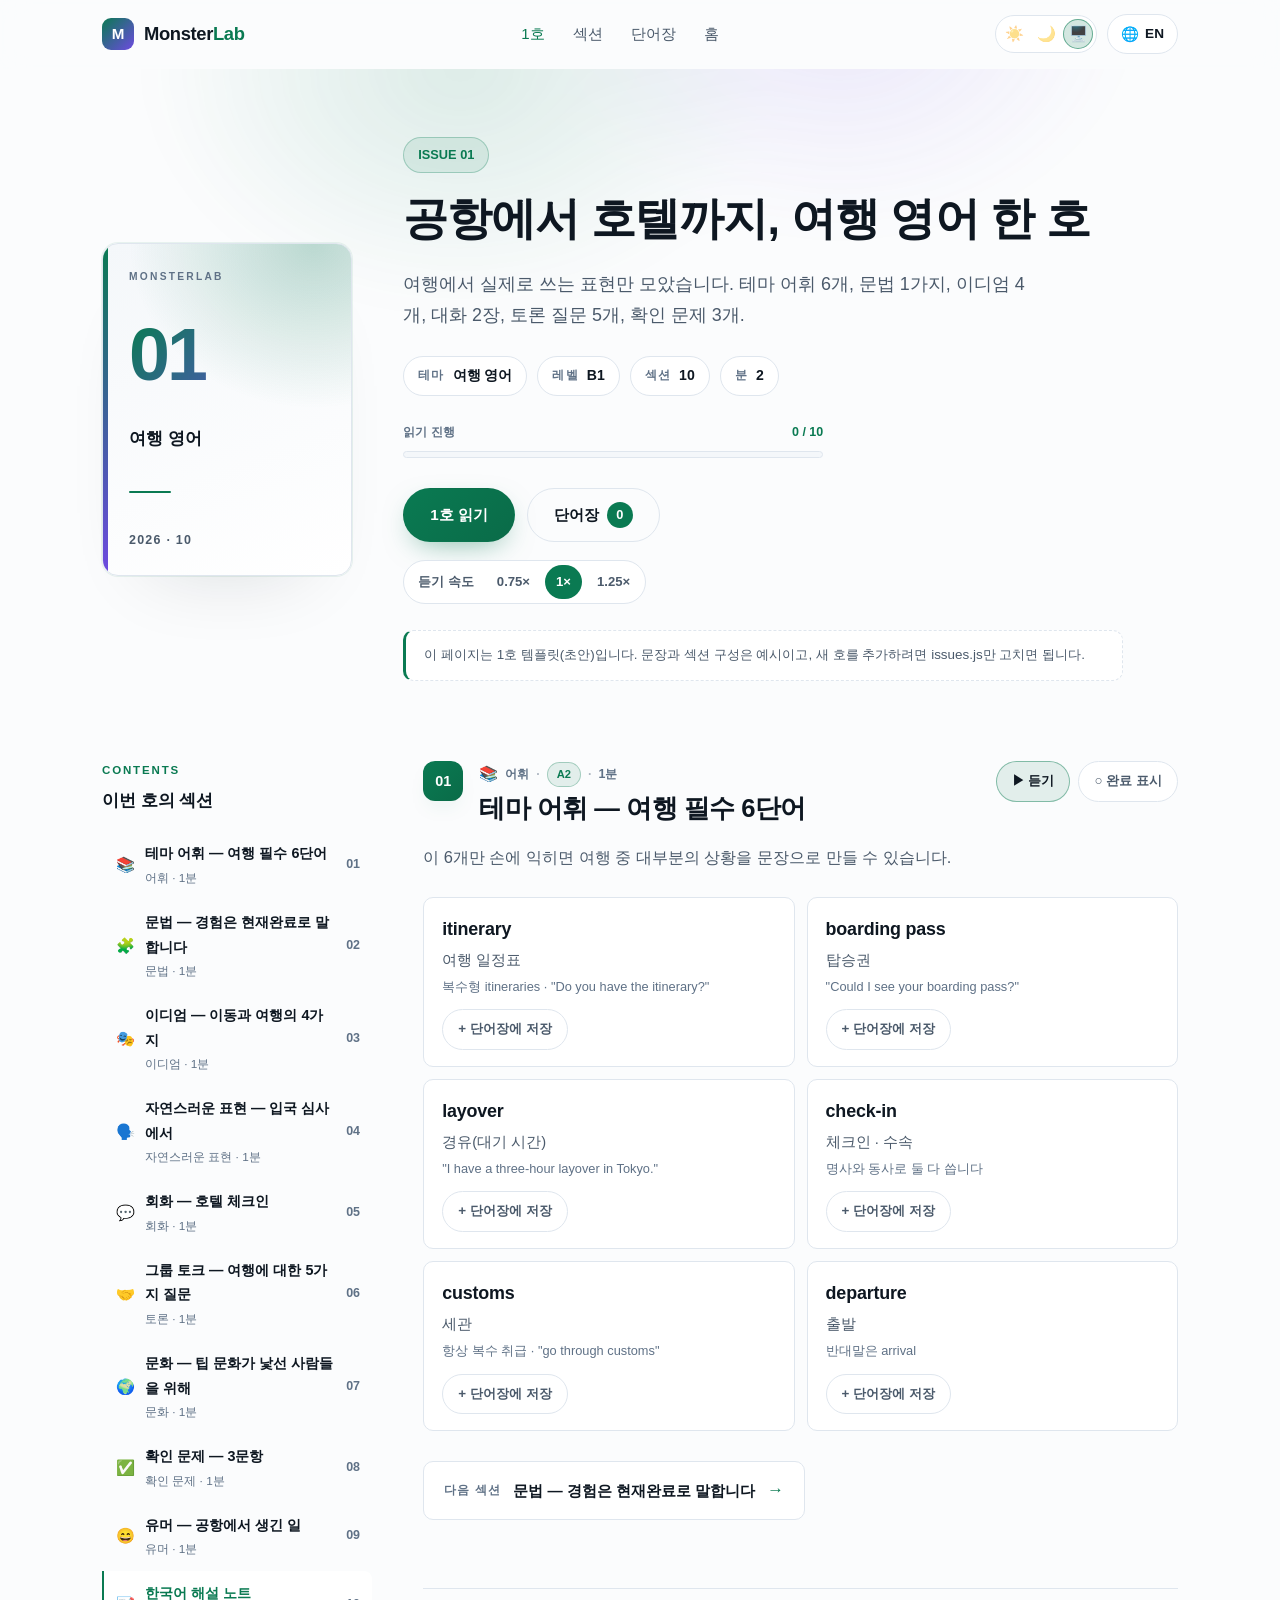
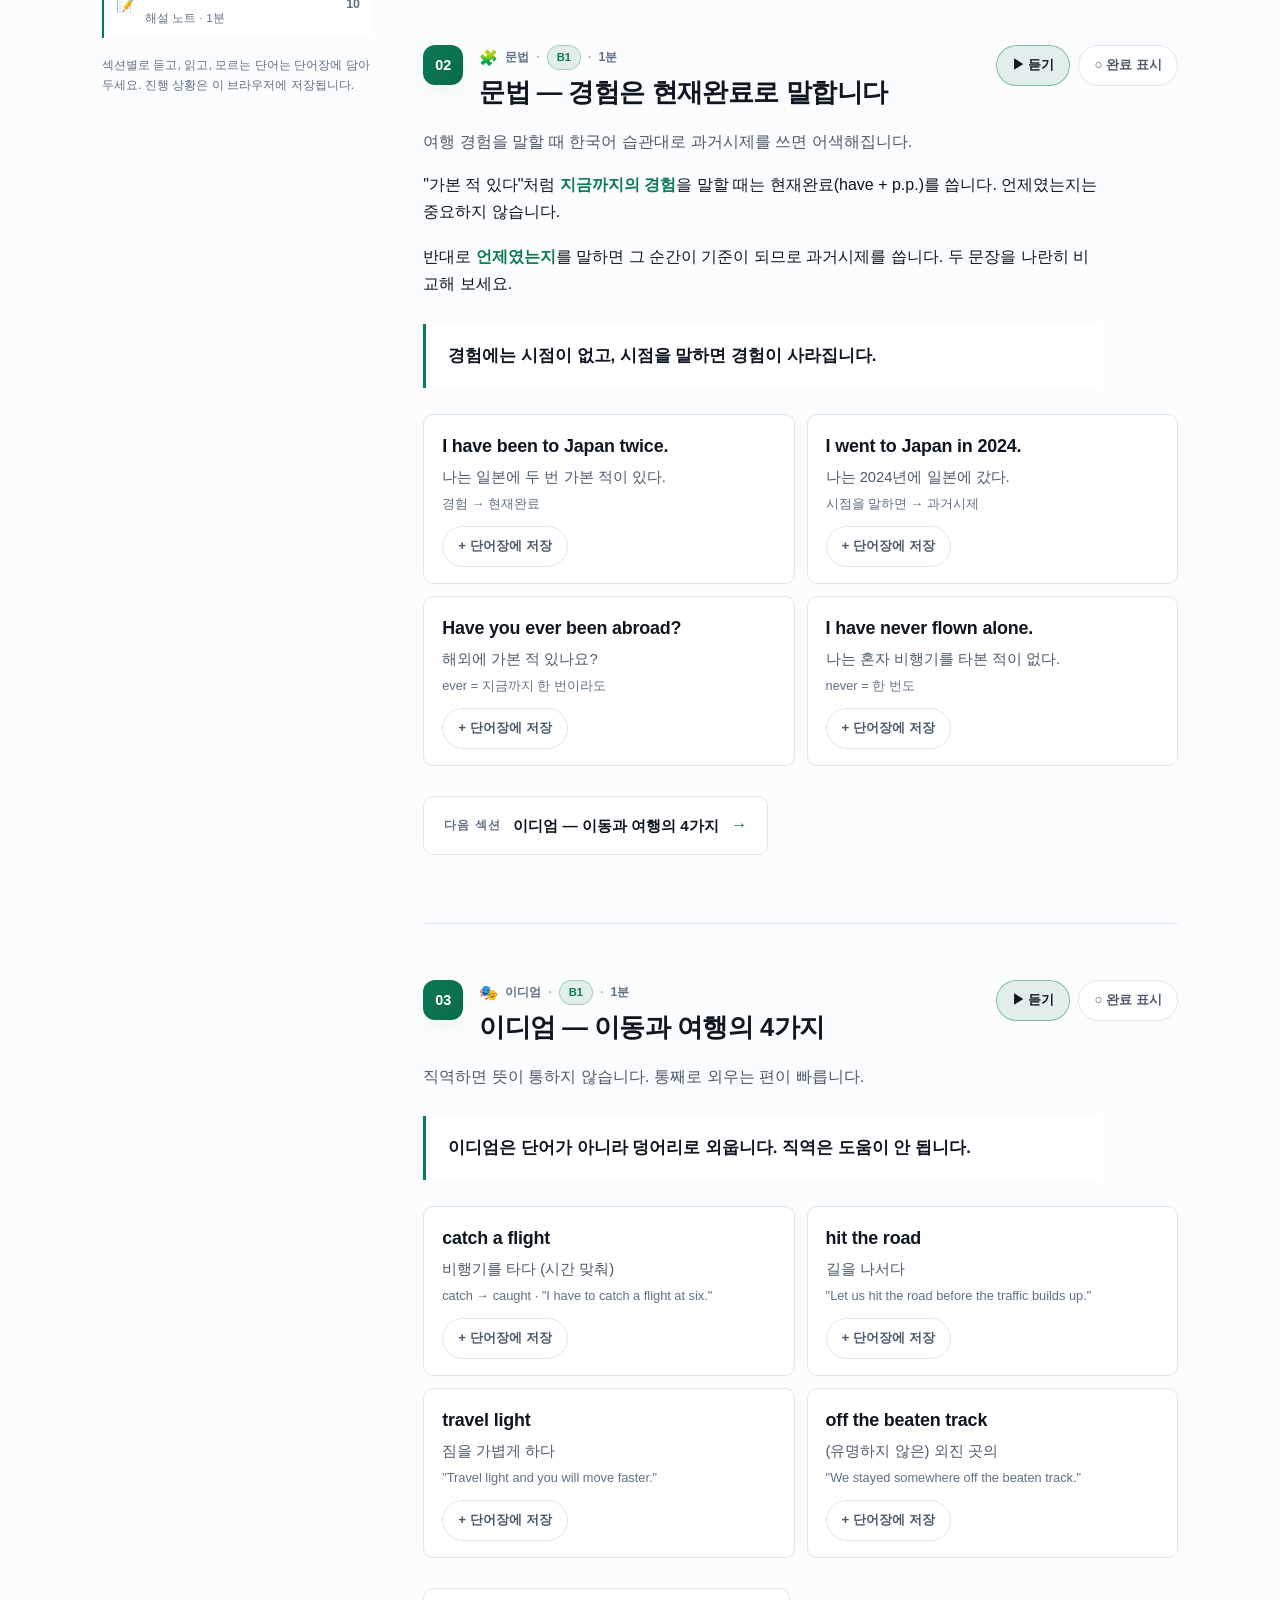
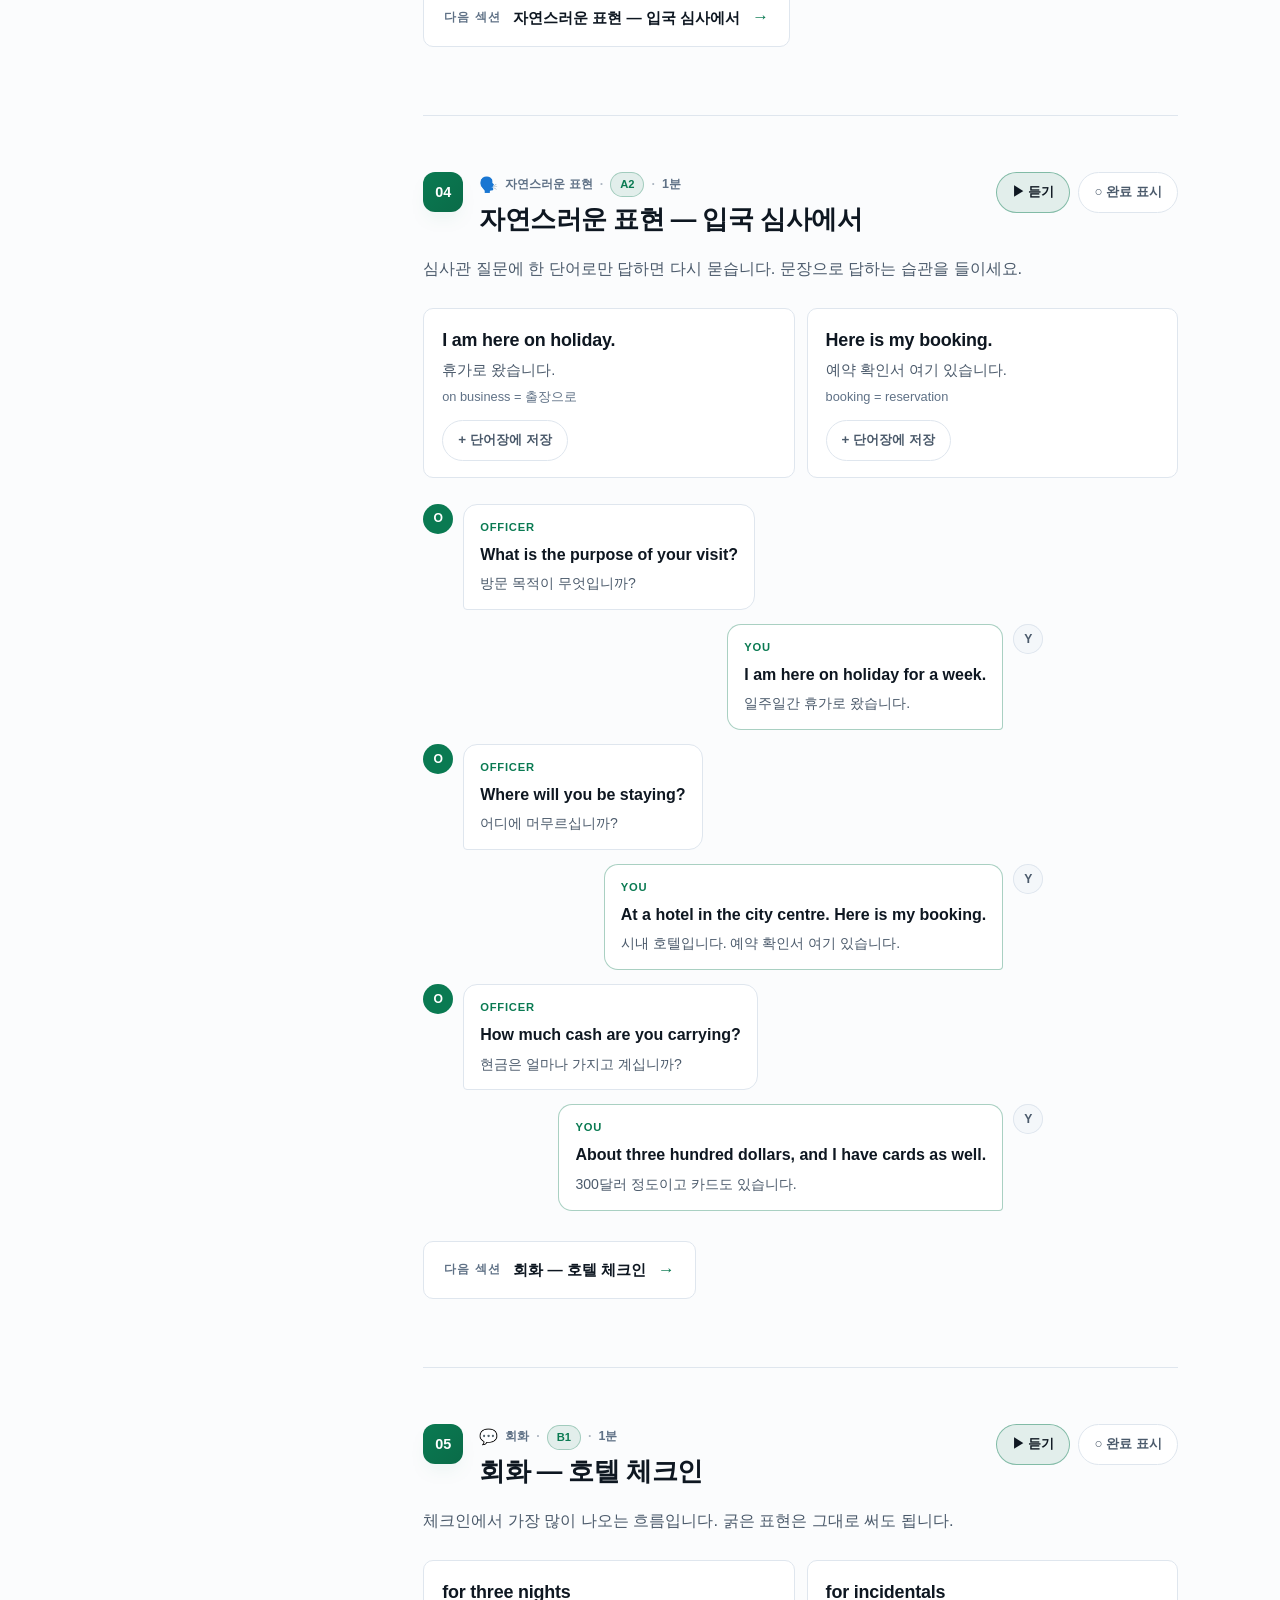
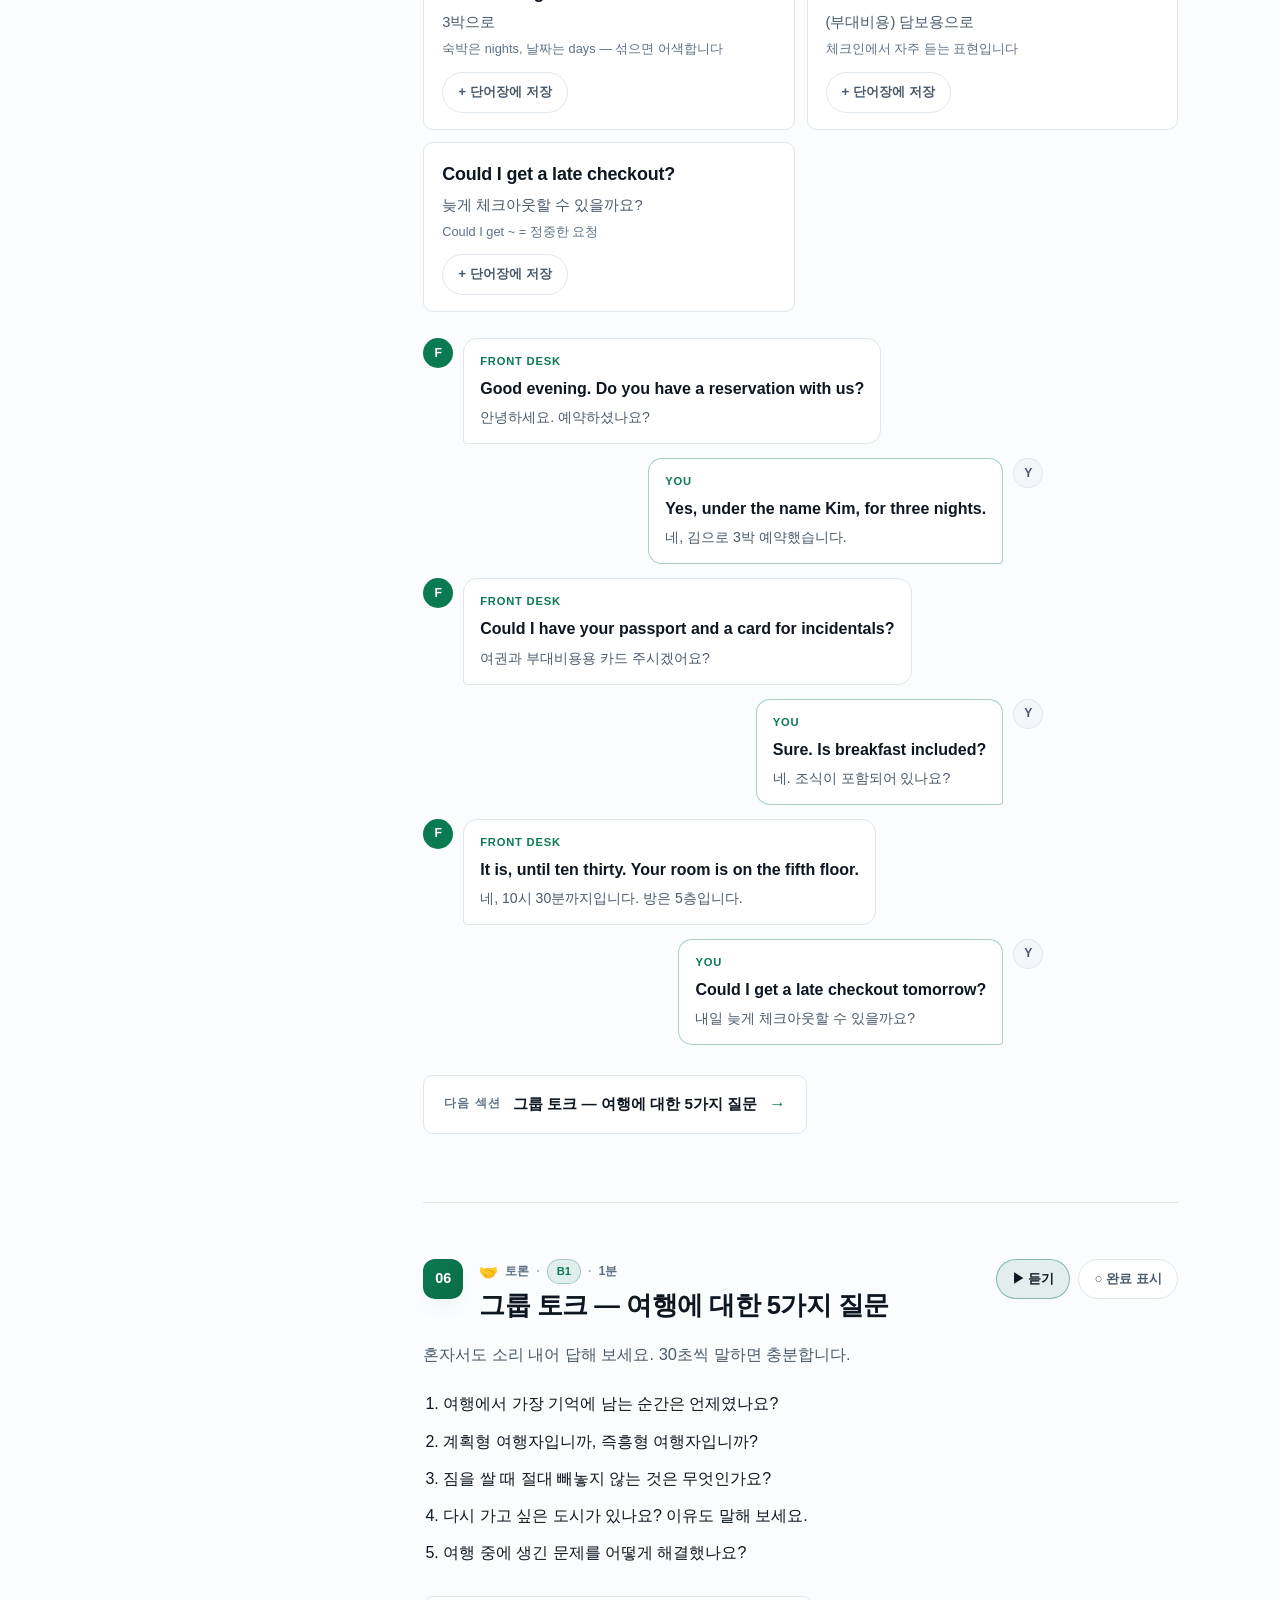
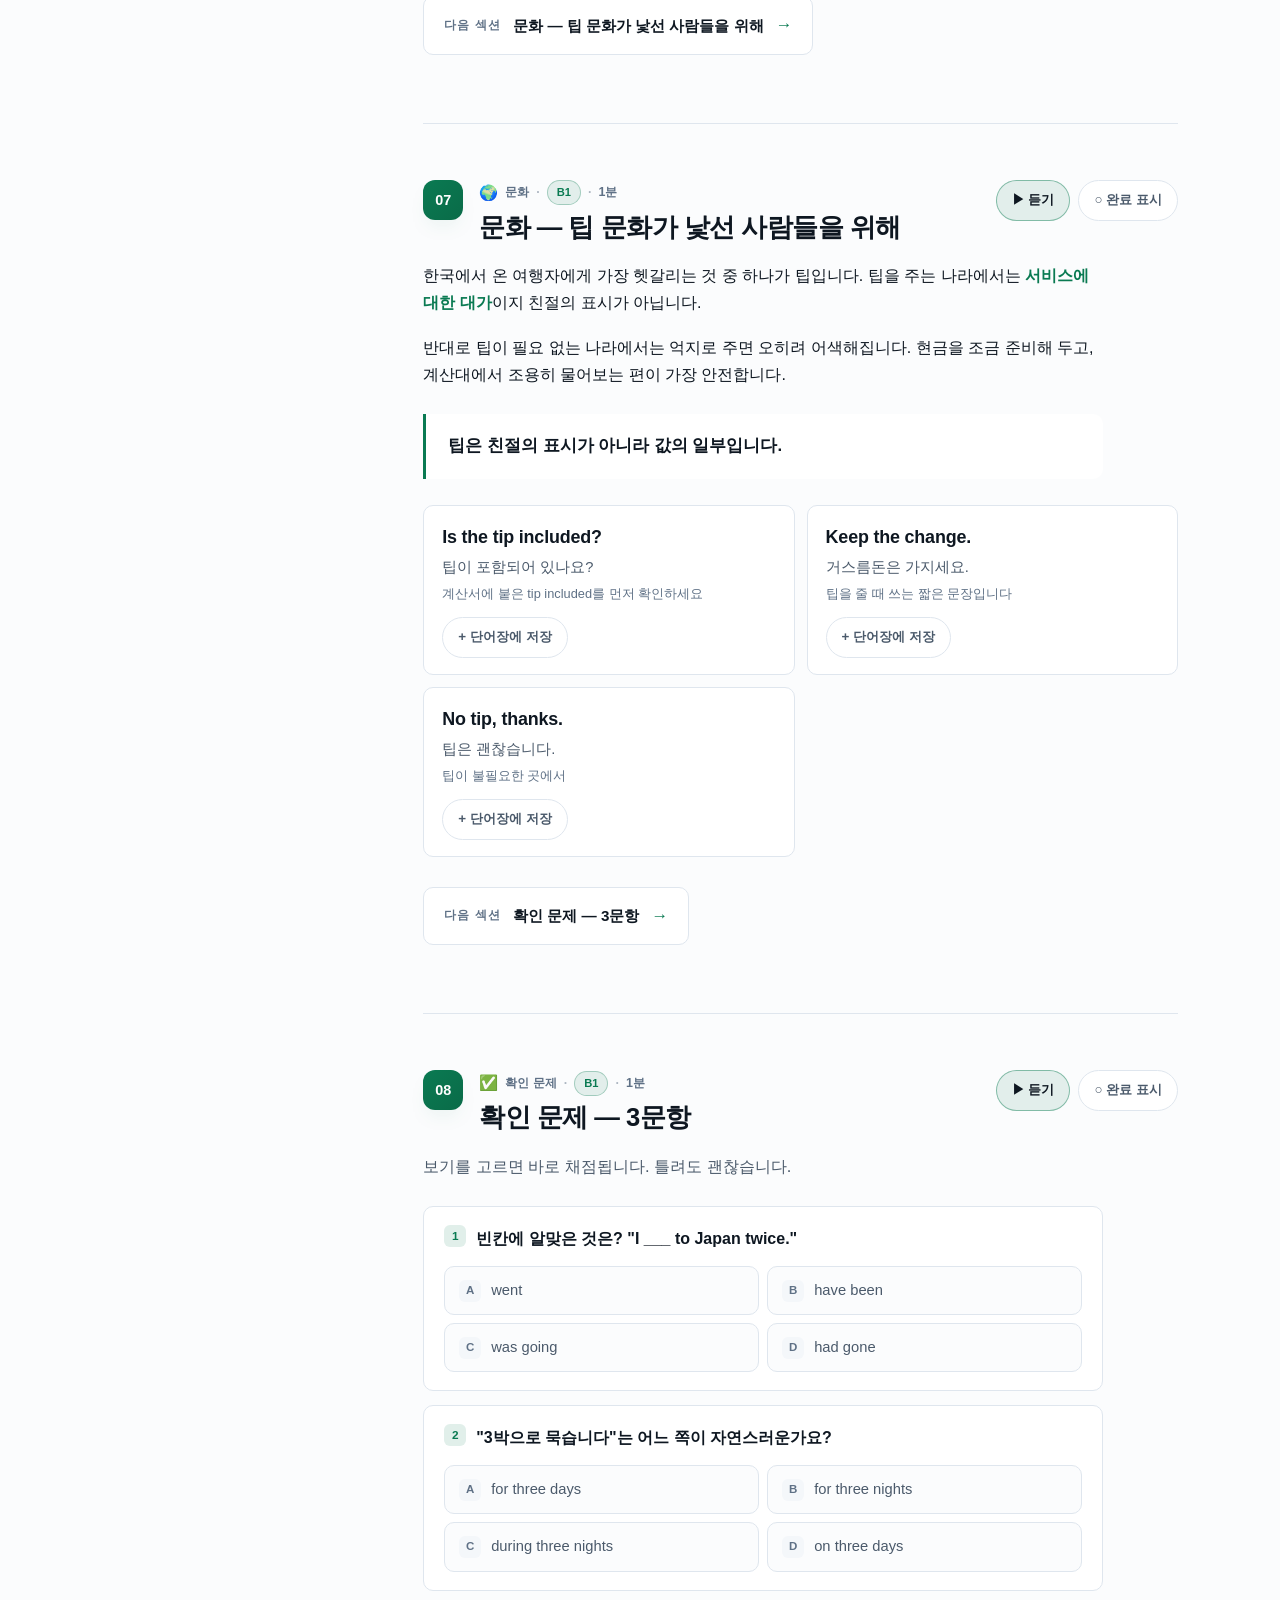
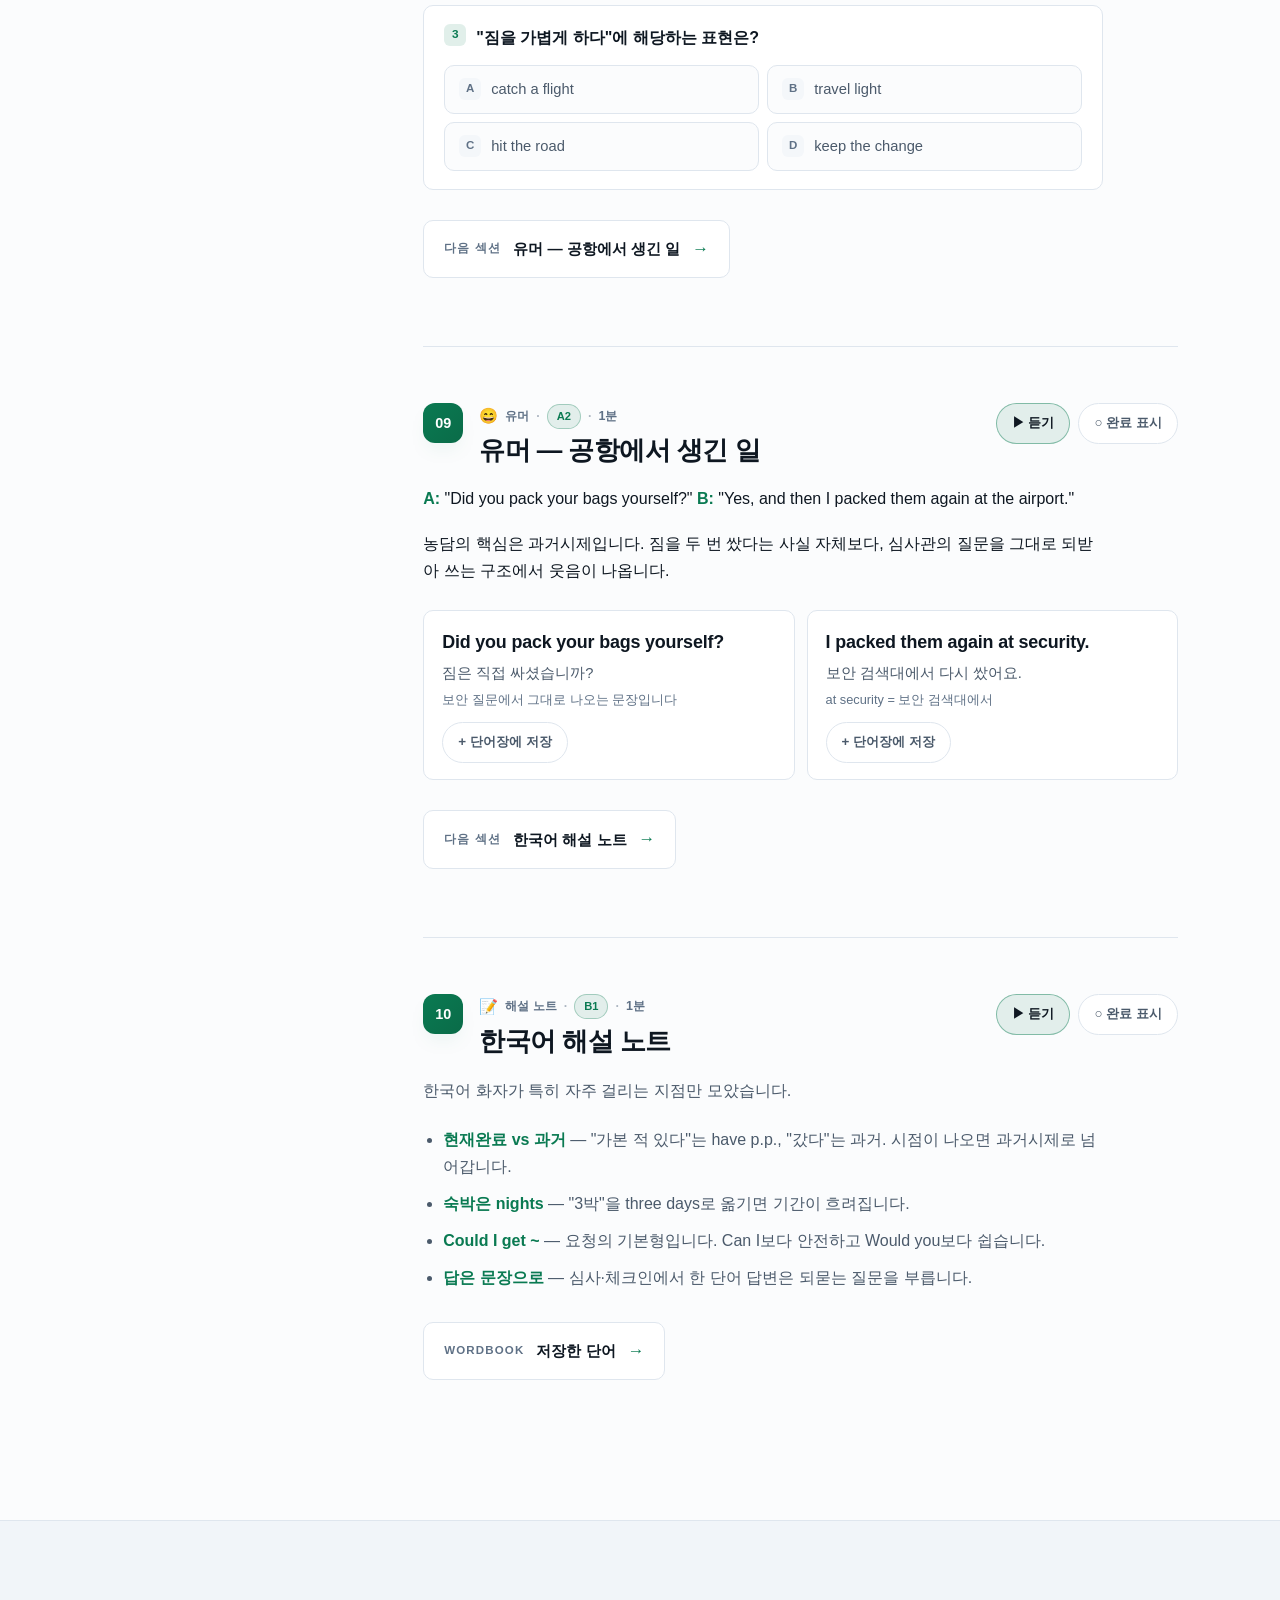
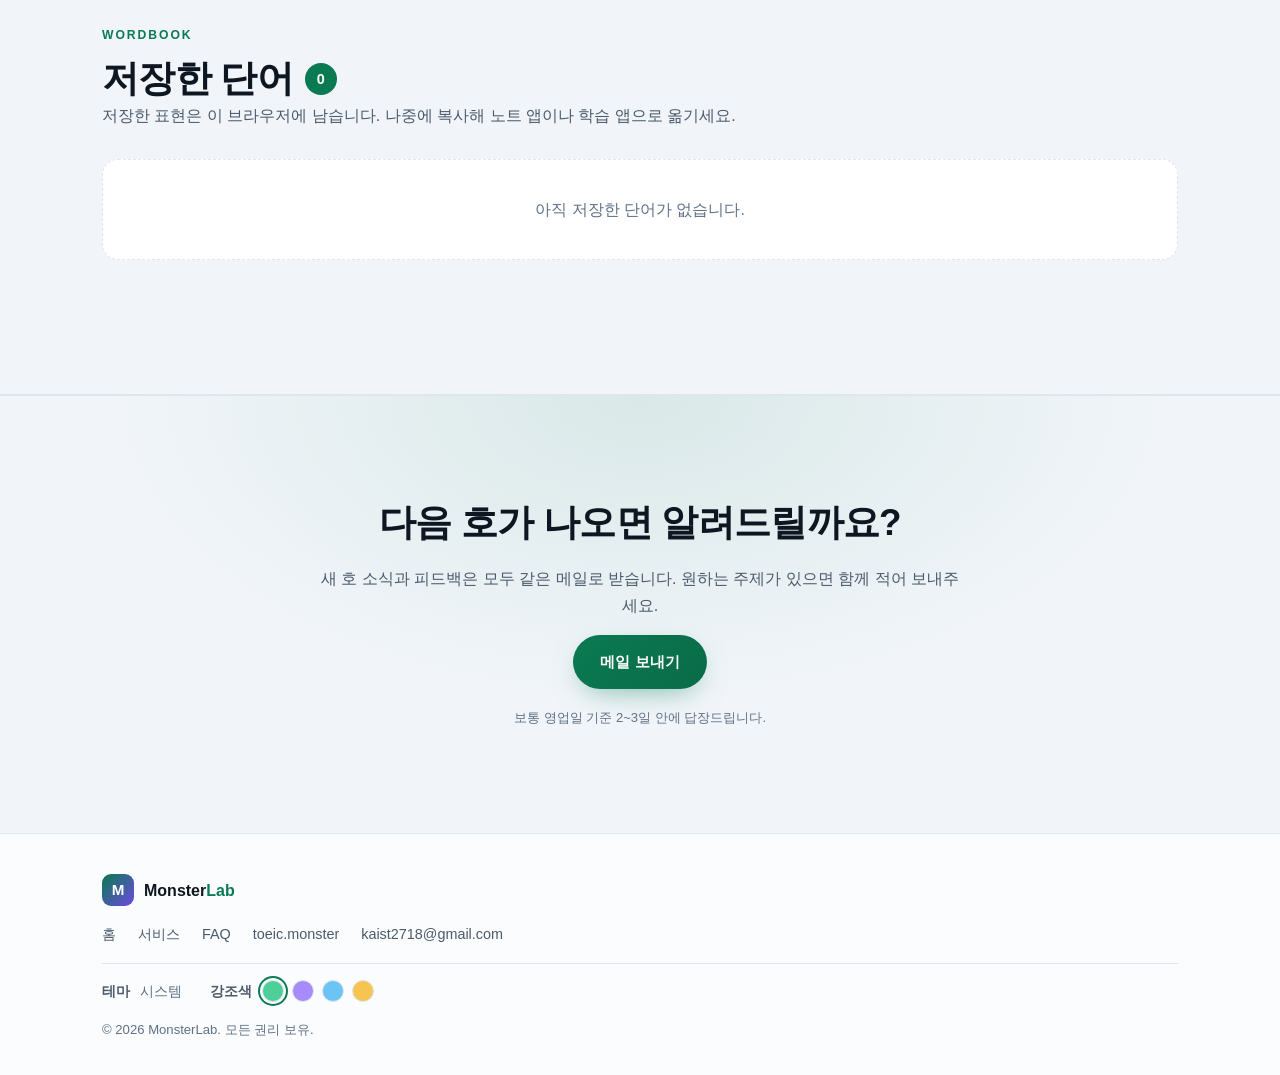
==== commit c9514ea8: "Survive feature failures so language and theme controls keep working The theme section was left in a" ====
--- a/magazine.html
+++ b/magazine.html
@@ -1,5 +1,5 @@
 <!DOCTYPE html>
-<html lang="ko">
+<html lang="ko" data-title-key="mag.pageTitle" data-desc-key="mag.pageDesc">
 <head>
 <meta charset="utf-8" />
 <meta name="viewport" content="width=device-width, initial-scale=1" />
@@ -37,9 +37,9 @@
   })();
 </script>
 <link rel="icon" href="data:image/svg+xml,%3Csvg xmlns='http://www.w3.org/2000/svg' viewBox='0 0 32 32'%3E%3Crect width='32' height='32' rx='9' fill='%230a0e13'/%3E%3Ctext x='16' y='23' font-size='19' text-anchor='middle' fill='%236ee7a8' font-family='sans-serif' font-weight='bold'%3EM%3C/text%3E%3C/svg%3E" />
-<link rel="stylesheet" href="styles.css" />
+<link rel="stylesheet" href="styles.css?v=3" />
 </head>
-<body class="page-magazine">
+<body>
 
 <header class="site-header" id="siteHeader">
   <div class="wrap header-inner">
@@ -56,14 +56,20 @@
 
       <div class="nav-theme">
         <span class="nav-theme-label" data-i18n="footer.themeLabel">테마</span>
-        <div class="theme-set" role="group" data-theme-set data-i18n-aria-label="theme.group"></div>
+        <div class="theme-set" role="group" data-i18n-aria-label="theme.group">
+          <button class="theme-opt" type="button" data-theme-option="light" aria-pressed="false" aria-label="라이트 모드로 보기" title="라이트 모드로 보기"><span aria-hidden="true">☀️</span></button>
+          <button class="theme-opt" type="button" data-theme-option="dark" aria-pressed="false" aria-label="다크 모드로 보기" title="다크 모드로 보기"><span aria-hidden="true">🌙</span></button>
+          <button class="theme-opt" type="button" data-theme-option="system" aria-pressed="true" aria-label="시스템 설정 따르기" title="시스템 설정 따르기"><span aria-hidden="true">🖥️</span></button>
+        </div>
       </div>
     </nav>
 
     <div class="header-actions">
-      <!-- 테마 버튼 3개는 script.js가 채웁니다 ([data-theme-set]) -->
-      <div class="theme-set theme-set--bar" role="group" data-theme-set
-           data-i18n-aria-label="theme.group"></div>
+      <div class="theme-set theme-set--bar" role="group" data-i18n-aria-label="theme.group">
+        <button class="theme-opt" type="button" data-theme-option="light" aria-pressed="false" aria-label="라이트 모드로 보기" title="라이트 모드로 보기"><span aria-hidden="true">☀️</span></button>
+        <button class="theme-opt" type="button" data-theme-option="dark" aria-pressed="false" aria-label="다크 모드로 보기" title="다크 모드로 보기"><span aria-hidden="true">🌙</span></button>
+        <button class="theme-opt" type="button" data-theme-option="system" aria-pressed="true" aria-label="시스템 설정 따르기" title="시스템 설정 따르기"><span aria-hidden="true">🖥️</span></button>
+      </div>
       <button class="lang-btn" id="langBtn" type="button" aria-label="Switch language">
         <span class="lang-icon" aria-hidden="true">🌐</span>
         <span id="langLabel">EN</span>
@@ -114,6 +120,13 @@
             <span data-i18n="mag.openWordbook">단어장</span>
             <span class="count-pill" data-wb-count>0</span>
           </a>
+        </div>
+
+        <div class="rate-set" role="group" data-i18n-aria-label="mag.rateGroup">
+          <span class="rate-label" data-i18n="mag.rateLabel">듣기 속도</span>
+          <button class="rate-opt" type="button" data-rate="0.75" aria-pressed="false">0.75×</button>
+          <button class="rate-opt" type="button" data-rate="0.92" aria-pressed="true">1×</button>
+          <button class="rate-opt" type="button" data-rate="1.15" aria-pressed="false">1.25×</button>
         </div>
 
         <p class="draft-note" data-i18n="mag.draftNotice">
@@ -214,8 +227,8 @@
 
 <div class="toast" id="toast" role="status" aria-live="polite" hidden></div>
 
-<script src="issues.js"></script>
-<script src="script.js"></script>
-<script src="magazine.js"></script>
+<script src="issues.js?v=3"></script>
+<script src="script.js?v=3"></script>
+<script src="magazine.js?v=3"></script>
 </body>
 </html>
--- a/styles.css
+++ b/styles.css
@@ -961,6 +961,12 @@
   cursor: pointer;
   transition: color .2s ease, border-color .2s ease, background .2s ease;
 }
+/* 듣기는 섹션의 주 동작이므로 강조색으로 띄워 둡니다 */
+.m-audio {
+  color: var(--text);
+  background: rgb(var(--accent-rgb) / .10);
+  border-color: rgb(var(--accent-rgb) / .45);
+}
 .m-btn:hover { color: var(--text); border-color: var(--accent); }
 .m-btn.is-on {
   color: var(--accent-ink);
@@ -1091,6 +1097,7 @@
   transition: border-color .2s ease, color .2s ease, background .2s ease;
 }
 .quiz-opt:hover { color: var(--text); border-color: var(--accent); }
+.quiz-text { flex: 1; min-width: 0; overflow-wrap: anywhere; }
 .quiz-letter {
   flex: none;
   display: grid;
@@ -1127,6 +1134,33 @@
 .quiz-feedback.is-correct .quiz-feedback-icon { color: var(--accent-ink); background: var(--accent); }
 .quiz-feedback.is-wrong { color: var(--error); }
 .quiz-feedback.is-wrong .quiz-feedback-icon { color: #fff; background: var(--error); }
+
+/* ── 듣기 속도 (매거진) ───────────────────────────────────────────────── */
+.rate-set {
+  display: inline-flex;
+  align-items: center;
+  gap: 4px;
+  margin: 18px 0 0;
+  padding: 4px;
+  background: var(--surface);
+  border: 1px solid var(--border);
+  border-radius: 999px;
+}
+.rate-label { padding: 0 8px 0 10px; font-size: .82rem; font-weight: 650; color: var(--text-soft); }
+.rate-opt {
+  padding: 6px 11px;
+  font: inherit;
+  font-size: .82rem;
+  font-weight: 650;
+  color: var(--text-soft);
+  background: transparent;
+  border: 0;
+  border-radius: 999px;
+  cursor: pointer;
+  transition: color .2s ease, background .2s ease;
+}
+.rate-opt:hover { color: var(--text); background: var(--surface-2); }
+.rate-opt[aria-pressed="true"] { color: var(--accent-ink); background: var(--accent); }
 
 .m-foot { margin-top: 30px; }
 .m-next {
@@ -1302,6 +1336,7 @@
   .to-top { right: 16px; bottom: 16px; }
 
   .quiz-options { grid-template-columns: 1fr; }
+  .rate-set { width: 100%; justify-content: space-between; }
   .m-tools { width: 100%; }
   .m-next { width: 100%; justify-content: space-between; }
   .intent-tabs { flex-direction: column; border-radius: var(--radius); }
